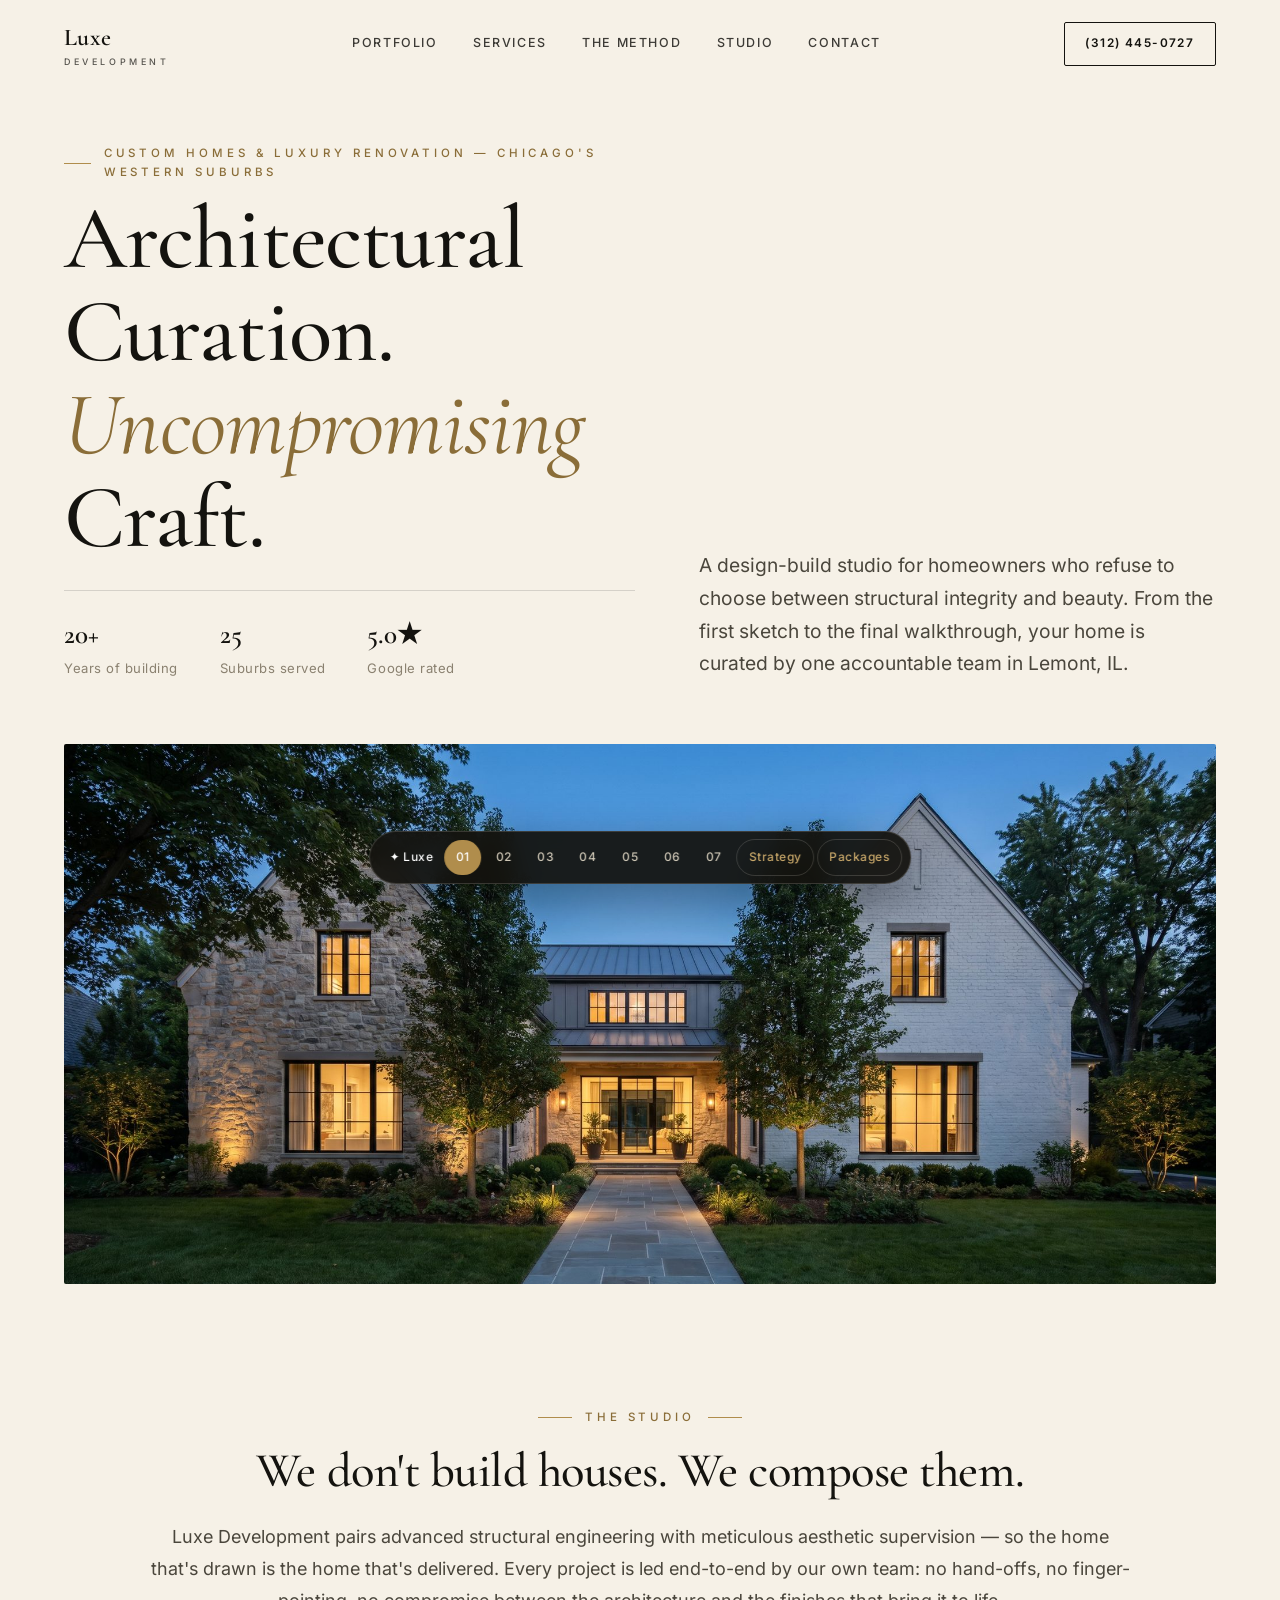
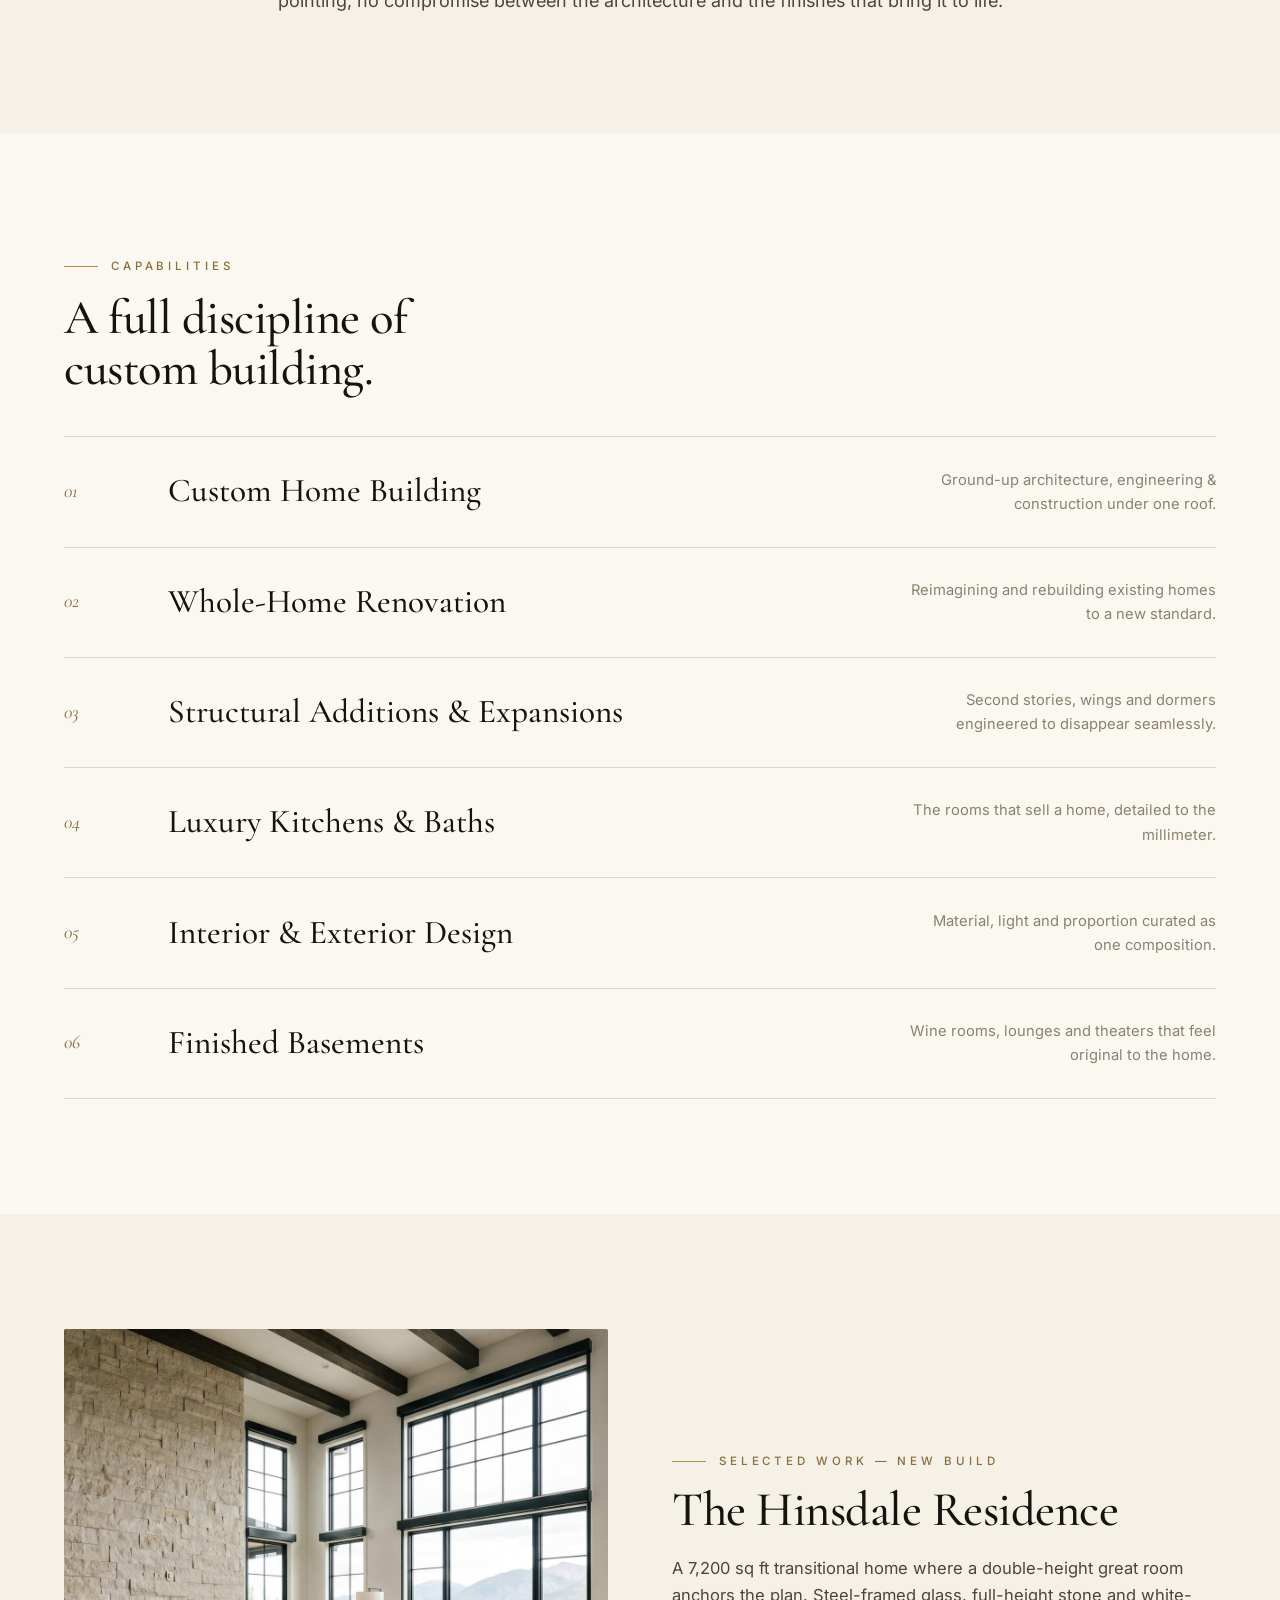
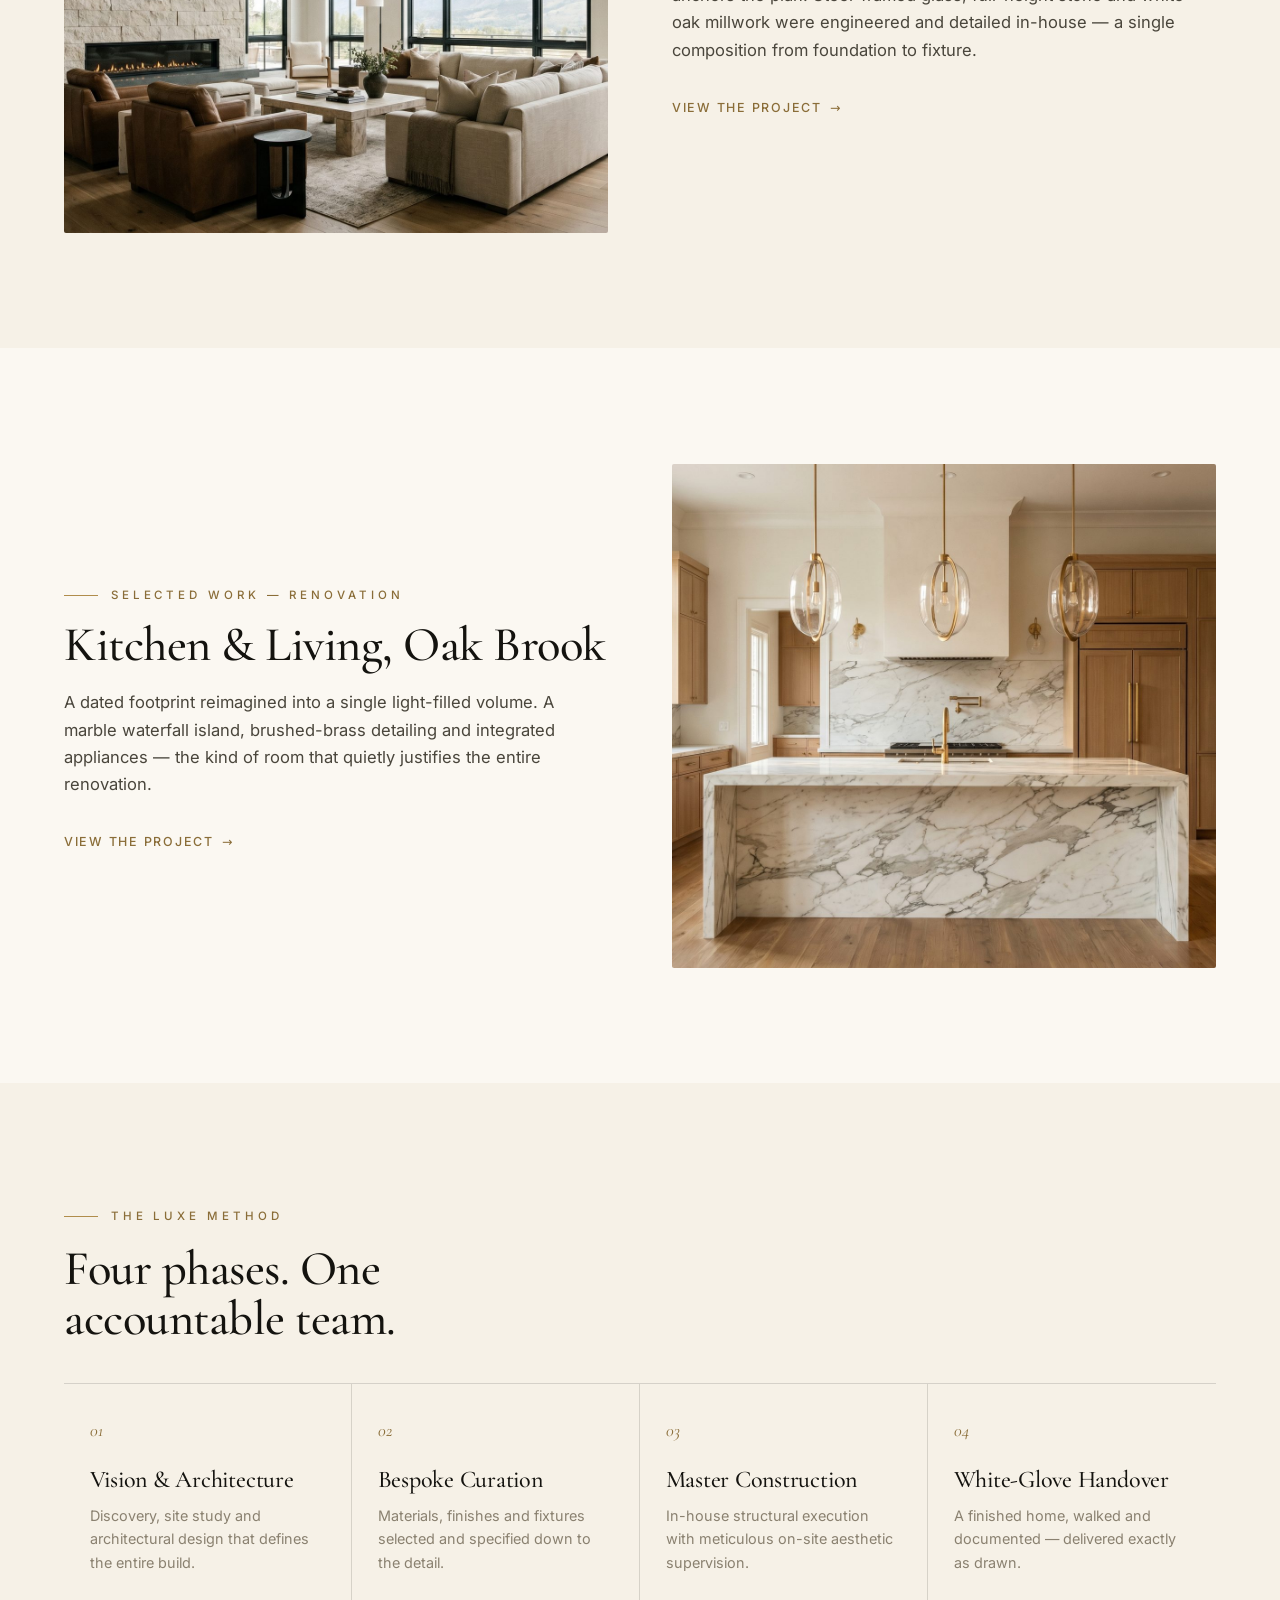
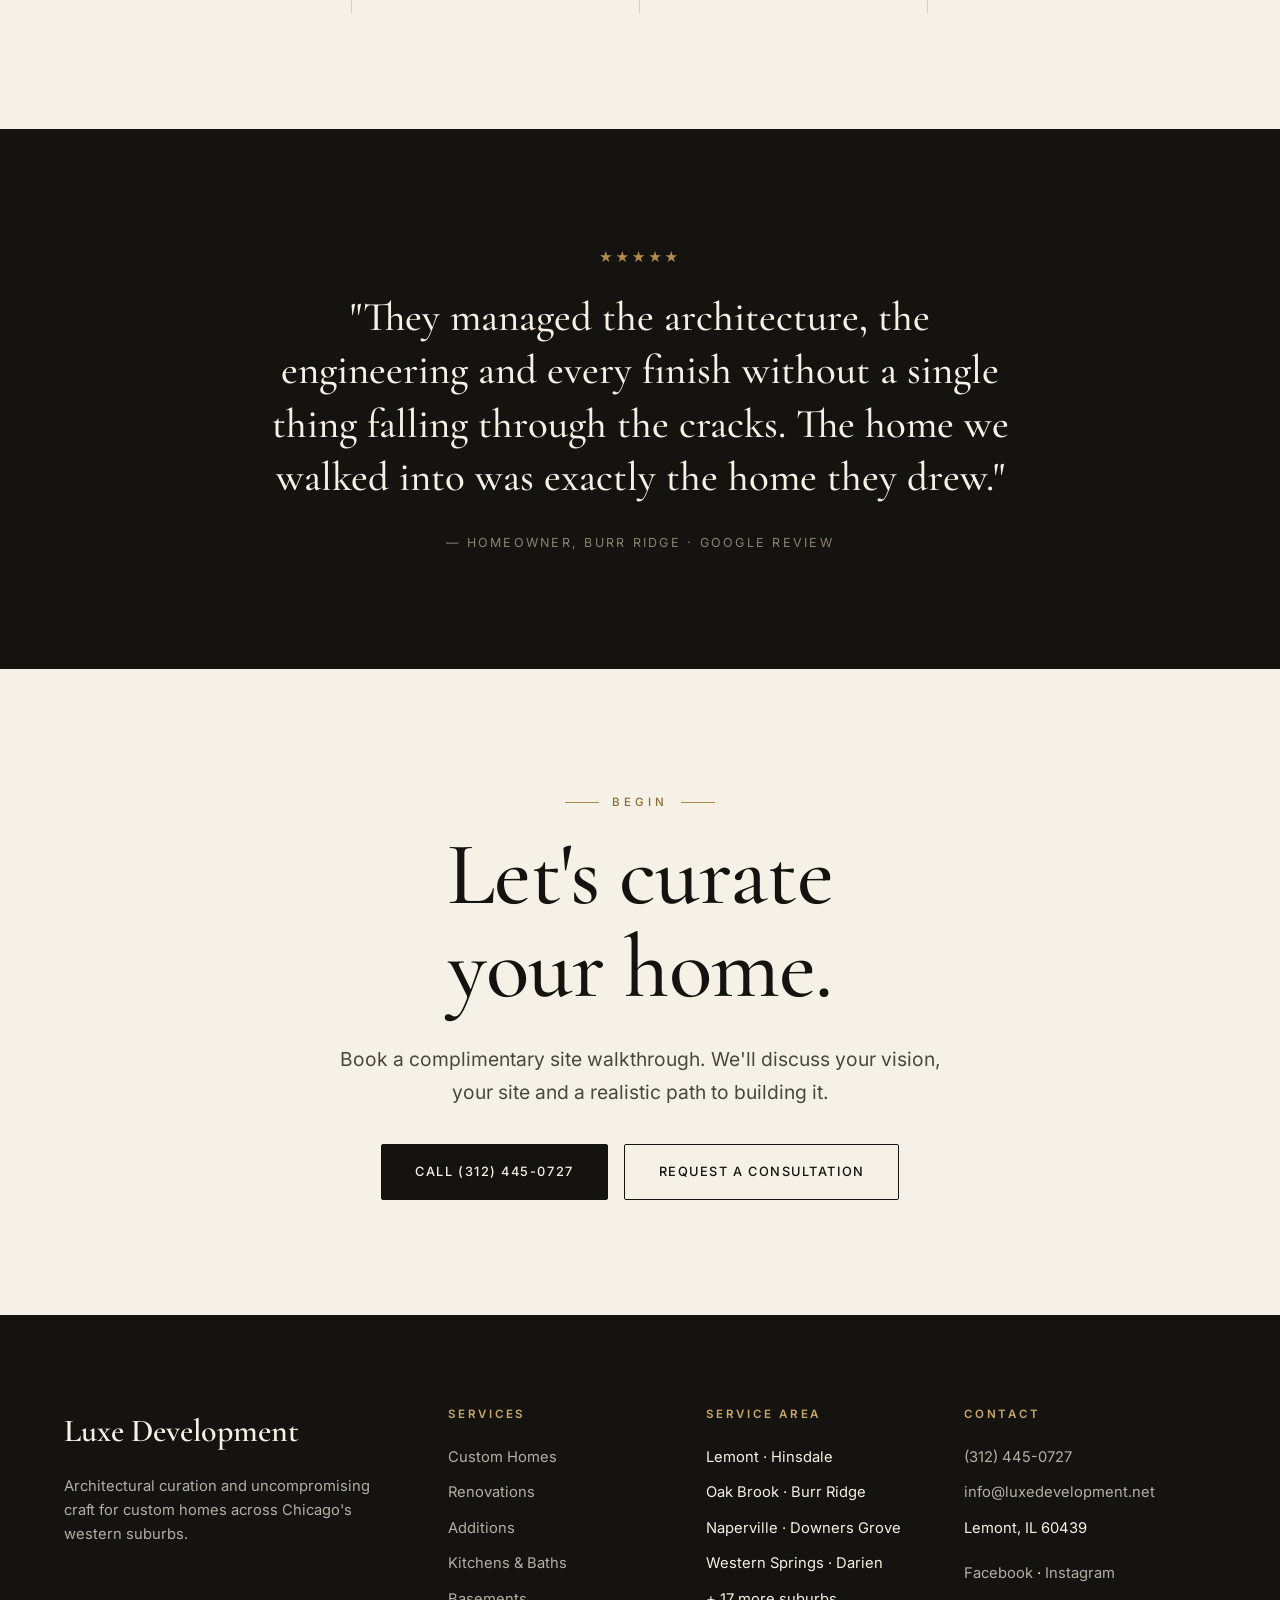
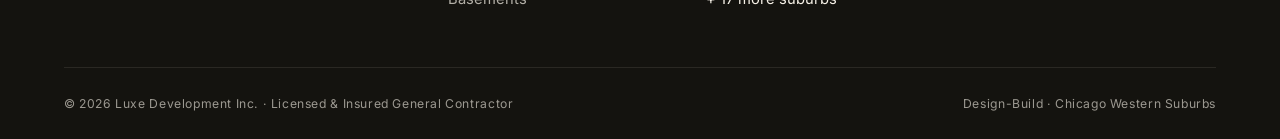
==== 01-editorial.html @ 80d217b2 "Luxe Development pitch site: 7 homepage concepts, #1 ranking strategy, 3-package sitemaps Co-Authore" ====
<!DOCTYPE html>
<html lang="en">
<head>
<meta charset="UTF-8">
<meta name="viewport" content="width=device-width, initial-scale=1.0">
<title>Luxe Development — Architectural Curation. Uncompromising Craft.</title>
<meta name="description" content="Luxe Development designs and builds custom homes and luxury renovations across Chicago's western suburbs. Lemont, Hinsdale, Oak Brook, Naperville and beyond.">
<link rel="stylesheet" href="luxe-system.css">
<style>
  /* ===== V1 · THE EDITORIAL ============================== */
  .ed-nav{color:var(--ink)}
  .ed-nav.scrolled{background:rgba(246,241,231,.9);backdrop-filter:blur(12px);border-bottom:1px solid var(--line)}

  /* Hero */
  .ed-hero{padding-top:9rem;padding-bottom:0}
  .ed-hero__top{display:grid;grid-template-columns:1.05fr .95fr;gap:clamp(2rem,5vw,5rem);align-items:end}
  .ed-hero__head .display{margin:.6rem 0 1.6rem}
  .ed-hero__head .display em{font-style:italic;color:var(--brass-dk)}
  .ed-hero__meta{border-top:1px solid var(--line);padding-top:1.4rem;display:flex;gap:2.6rem;flex-wrap:wrap;
    font-size:.82rem;letter-spacing:.04em;color:var(--stone)}
  .ed-hero__meta b{display:block;font-family:var(--serif);font-size:1.7rem;color:var(--ink);font-weight:600;letter-spacing:0}
  .ed-hero__lede{align-self:end}
  .ed-hero__img{margin-top:clamp(2.5rem,5vw,4.5rem);height:clamp(360px,60vh,640px);overflow:hidden;border-radius:var(--r)}
  .ed-hero__img img{width:100%;height:100%;object-fit:cover}

  /* Manifesto */
  .manifesto{max-width:980px;margin:0 auto;text-align:center}
  .manifesto .h2{margin-bottom:1.5rem}
  .manifesto p{color:#4a463c;font-size:clamp(1.05rem,1.4vw,1.3rem);line-height:1.8}

  /* Services index */
  .svc-index{display:grid;gap:0;border-top:1px solid var(--line)}
  .svc-row{display:grid;grid-template-columns:5rem 1fr auto;gap:1.5rem;align-items:center;
    padding:1.7rem 0;border-bottom:1px solid var(--line);transition:.3s;cursor:default}
  .svc-row:hover{padding-left:1rem;background:linear-gradient(90deg,rgba(176,141,76,.06),transparent)}
  .svc-row__no{font-family:var(--serif);font-style:italic;color:var(--brass-dk);font-size:1.2rem}
  .svc-row__name{font-family:var(--serif);font-size:clamp(1.4rem,2.6vw,2.2rem);font-weight:500}
  .svc-row__desc{color:var(--stone);font-size:.92rem;max-width:34ch;justify-self:end;text-align:right}
  @media(max-width:760px){.svc-row{grid-template-columns:3rem 1fr}.svc-row__desc{display:none}}

  /* Feature split */
  .feature{display:grid;grid-template-columns:1fr 1fr;gap:clamp(2rem,5vw,5rem);align-items:center}
  .feature.flip .feature__img{order:2}
  .feature__img{height:clamp(380px,56vh,620px);overflow:hidden;border-radius:var(--r)}
  .feature__img img{width:100%;height:100%;object-fit:cover;transition:1.2s ease}
  .feature__img:hover img{transform:scale(1.04)}
  .feature__body .h2{margin:.9rem 0 1.2rem}
  .feature__body p{color:#4a463c;margin-bottom:1.8rem}
  @media(max-width:820px){.feature{grid-template-columns:1fr}.feature.flip .feature__img{order:0}}

  /* Method */
  .method{display:grid;grid-template-columns:repeat(4,1fr);gap:0;border-top:1px solid var(--line)}
  .method__step{padding:2rem 1.6rem 2.4rem;border-right:1px solid var(--line)}
  .method__step:last-child{border-right:0}
  .method__step .no{font-family:var(--serif);font-style:italic;color:var(--brass-dk);font-size:1.1rem}
  .method__step h3{font-size:1.5rem;margin:1.4rem 0 .7rem}
  .method__step p{font-size:.9rem;color:var(--stone)}
  @media(max-width:820px){.method{grid-template-columns:1fr 1fr}.method__step{border-bottom:1px solid var(--line)}
    .method__step:nth-child(odd){border-right:1px solid var(--line)}.method__step:nth-child(even){border-right:0}}

  /* Quote */
  .quote{max-width:900px;margin:0 auto;text-align:center}
  .quote blockquote{font-family:var(--serif);font-size:clamp(1.6rem,3.2vw,2.6rem);line-height:1.3;font-weight:500}
  .quote cite{display:block;margin-top:1.8rem;font-style:normal;font-family:var(--sans);font-size:.78rem;
    letter-spacing:.18em;text-transform:uppercase;color:var(--stone)}

  /* CTA */
  .ed-cta{text-align:center;max-width:820px;margin:0 auto}
  .ed-cta .display{margin:1rem 0 1.8rem}
</style>
</head>
<body>

<nav class="nav ed-nav" id="nav">
  <a class="nav__brand" href="index.html">Luxe<small>Development</small></a>
  <div class="nav__links">
    <a href="#work">Portfolio</a><a href="#services">Services</a>
    <a href="#method">The Method</a><a href="#about">Studio</a><a href="#contact">Contact</a>
  </div>
  <a class="nav__cta" href="tel:+13124450727">(312) 445-0727</a>
</nav>

<!-- HERO -->
<header class="ed-hero container">
  <div class="ed-hero__top">
    <div class="ed-hero__head">
      <span class="eyebrow">Custom Homes &amp; Luxury Renovation — Chicago's Western Suburbs</span>
      <h1 class="display">Architectural<br>Curation.<br><em>Uncompromising</em> Craft.</h1>
      <div class="ed-hero__meta">
        <div><b>20+</b>Years of building</div>
        <div><b>25</b>Suburbs served</div>
        <div><b>5.0★</b>Google rated</div>
      </div>
    </div>
    <p class="lede ed-hero__lede">A design-build studio for homeowners who refuse to choose between
      structural integrity and beauty. From the first sketch to the final walkthrough, your home is
      curated by one accountable team in Lemont, IL.</p>
  </div>
  <div class="ed-hero__img reveal"><img src="images/hero-exterior-dusk.jpg" alt="Luxury custom home at dusk in Chicago's western suburbs"></div>
</header>

<!-- MANIFESTO -->
<section class="section container">
  <div class="manifesto reveal">
    <span class="eyebrow center">The Studio</span>
    <h2 class="h2" style="margin-top:1.2rem">We don't build houses. We compose them.</h2>
    <p>Luxe Development pairs advanced structural engineering with meticulous aesthetic
    supervision — so the home that's drawn is the home that's delivered. Every project is led
    end-to-end by our own team: no hand-offs, no finger-pointing, no compromise between the
    architecture and the finishes that bring it to life.</p>
  </div>
</section>

<!-- SERVICES INDEX -->
<section class="section bg-paper" id="services">
  <div class="container">
    <span class="eyebrow">Capabilities</span>
    <h2 class="h2" style="margin:1.1rem 0 2.6rem;max-width:18ch">A full discipline of custom building.</h2>
    <div class="svc-index reveal">
      <div class="svc-row"><span class="svc-row__no">01</span><span class="svc-row__name">Custom Home Building</span><span class="svc-row__desc">Ground-up architecture, engineering &amp; construction under one roof.</span></div>
      <div class="svc-row"><span class="svc-row__no">02</span><span class="svc-row__name">Whole-Home Renovation</span><span class="svc-row__desc">Reimagining and rebuilding existing homes to a new standard.</span></div>
      <div class="svc-row"><span class="svc-row__no">03</span><span class="svc-row__name">Structural Additions &amp; Expansions</span><span class="svc-row__desc">Second stories, wings and dormers engineered to disappear seamlessly.</span></div>
      <div class="svc-row"><span class="svc-row__no">04</span><span class="svc-row__name">Luxury Kitchens &amp; Baths</span><span class="svc-row__desc">The rooms that sell a home, detailed to the millimeter.</span></div>
      <div class="svc-row"><span class="svc-row__no">05</span><span class="svc-row__name">Interior &amp; Exterior Design</span><span class="svc-row__desc">Material, light and proportion curated as one composition.</span></div>
      <div class="svc-row"><span class="svc-row__no">06</span><span class="svc-row__name">Finished Basements</span><span class="svc-row__desc">Wine rooms, lounges and theaters that feel original to the home.</span></div>
    </div>
  </div>
</section>

<!-- FEATURE 1 -->
<section class="section container" id="work">
  <div class="feature reveal">
    <div class="feature__img"><img src="images/great-room.jpg" alt="Double-height great room in a custom home"></div>
    <div class="feature__body">
      <span class="eyebrow">Selected Work — New Build</span>
      <h2 class="h2">The Hinsdale Residence</h2>
      <p>A 7,200 sq ft transitional home where a double-height great room anchors the plan.
      Steel-framed glass, full-height stone and white-oak millwork were engineered and detailed
      in-house — a single composition from foundation to fixture.</p>
      <a class="link-arrow" href="#contact">View the project <span>→</span></a>
    </div>
  </div>
</section>

<!-- FEATURE 2 -->
<section class="section bg-paper">
  <div class="container">
    <div class="feature flip reveal">
      <div class="feature__img"><img src="images/kitchen.jpg" alt="Luxury custom kitchen with marble island"></div>
      <div class="feature__body">
        <span class="eyebrow">Selected Work — Renovation</span>
        <h2 class="h2">Kitchen &amp; Living, Oak Brook</h2>
        <p>A dated footprint reimagined into a single light-filled volume. A marble waterfall
        island, brushed-brass detailing and integrated appliances — the kind of room that
        quietly justifies the entire renovation.</p>
        <a class="link-arrow" href="#contact">View the project <span>→</span></a>
      </div>
    </div>
  </div>
</section>

<!-- METHOD -->
<section class="section container" id="method">
  <span class="eyebrow">The Luxe Method</span>
  <h2 class="h2" style="margin:1.1rem 0 2.4rem;max-width:20ch">Four phases. One accountable team.</h2>
  <div class="method reveal">
    <div class="method__step"><span class="no">01</span><h3>Vision &amp; Architecture</h3><p>Discovery, site study and architectural design that defines the entire build.</p></div>
    <div class="method__step"><span class="no">02</span><h3>Bespoke Curation</h3><p>Materials, finishes and fixtures selected and specified down to the detail.</p></div>
    <div class="method__step"><span class="no">03</span><h3>Master Construction</h3><p>In-house structural execution with meticulous on-site aesthetic supervision.</p></div>
    <div class="method__step"><span class="no">04</span><h3>White-Glove Handover</h3><p>A finished home, walked and documented — delivered exactly as drawn.</p></div>
  </div>
</section>

<!-- QUOTE -->
<section class="section bg-ink on-dark">
  <div class="container quote reveal">
    <div class="stars" style="margin-bottom:1.4rem">★★★★★</div>
    <blockquote>"They managed the architecture, the engineering and every finish without a single thing
    falling through the cracks. The home we walked into was exactly the home they drew."</blockquote>
    <cite>— Homeowner, Burr Ridge · Google Review</cite>
  </div>
</section>

<!-- CTA -->
<section class="section container" id="contact">
  <div class="ed-cta reveal">
    <span class="eyebrow center">Begin</span>
    <h2 class="display">Let's curate<br>your home.</h2>
    <p class="lede" style="margin:0 auto 2.2rem;max-width:52ch">Book a complimentary site walkthrough.
    We'll discuss your vision, your site and a realistic path to building it.</p>
    <div style="display:flex;gap:1rem;justify-content:center;flex-wrap:wrap">
      <a class="btn" href="tel:+13124450727">Call (312) 445-0727</a>
      <a class="btn btn--ghost" href="mailto:info@luxedevelopment.net">Request a consultation</a>
    </div>
  </div>
</section>

<!-- FOOTER -->
<footer class="foot">
  <div class="container">
    <div class="foot__grid">
      <div>
        <div class="foot__brand">Luxe Development</div>
        <p style="opacity:.7;margin-top:1rem;max-width:34ch;font-size:.92rem">Architectural curation and
        uncompromising craft for custom homes across Chicago's western suburbs.</p>
      </div>
      <div><h5>Services</h5><ul>
        <li><a href="#">Custom Homes</a></li><li><a href="#">Renovations</a></li>
        <li><a href="#">Additions</a></li><li><a href="#">Kitchens &amp; Baths</a></li>
        <li><a href="#">Basements</a></li></ul></div>
      <div><h5>Service Area</h5><ul>
        <li>Lemont · Hinsdale</li><li>Oak Brook · Burr Ridge</li><li>Naperville · Downers Grove</li>
        <li>Western Springs · Darien</li><li>+ 17 more suburbs</li></ul></div>
      <div><h5>Contact</h5><ul>
        <li><a href="tel:+13124450727">(312) 445-0727</a></li>
        <li><a href="mailto:info@luxedevelopment.net">info@luxedevelopment.net</a></li>
        <li>Lemont, IL 60439</li>
        <li style="margin-top:.6rem"><a href="#">Facebook</a> · <a href="#">Instagram</a></li></ul></div>
    </div>
    <div class="foot__bar">
      <span>© 2026 Luxe Development Inc. · Licensed &amp; Insured General Contractor</span>
      <span>Design-Build · Chicago Western Suburbs</span>
    </div>
  </div>
</footer>

<!-- COMP SWITCHER -->
<nav class="compbar" aria-label="Concept switcher">
  <a class="compbar__home" href="index.html">✦&nbsp;Luxe</a>
  <a href="01-editorial.html">01</a>
  <a href="02-cinematic.html">02</a>
  <a href="03-method.html">03</a>
  <a href="04-portfolio.html">04</a>
  <a href="05-local-authority.html">05</a>
  <a href="06-heritage.html">06</a>
  <a href="07-architect.html">07</a>
  <a class="compbar__pill" href="strategy.html">Strategy</a>
  <a class="compbar__pill" href="packages.html">Packages</a>
</nav>

<script>
  const nav=document.getElementById('nav');
  addEventListener('scroll',()=>nav.classList.toggle('scrolled',scrollY>40));
  const io=new IntersectionObserver(e=>e.forEach(x=>x.isIntersecting&&x.target.classList.add('in')),{threshold:.12});
  document.querySelectorAll('.reveal').forEach(el=>io.observe(el));
</script>
  <script src="luxe.js"></script>
</body>
</html>
---- luxe-system.css ----
/* ============================================================
   LUXE DEVELOPMENT — Shared Brand System
   Used by all 5 homepage comps so they read as one company.
   A2Z MKTG · prospect pitch comps · 2026-06
   ============================================================ */

/* Self-hosted fonts (latin woff2) — instant load, no external dependency */
@import url('fonts.css');

:root{
  /* Core palette ----------------------------------------- */
  --ink:#14130F;          /* warm near-black     */
  --charcoal:#232019;     /* panels on dark      */
  --espresso:#2c2820;
  --ivory:#F6F1E7;        /* primary light bg    */
  --paper:#FBF8F2;        /* lighter surface     */
  --bone:#EDE6D7;         /* card / hairline bg  */
  --brass:#B08D4C;        /* primary accent      */
  --brass-lt:#C9A86A;
  --brass-dk:#8a6d38;
  --stone:#8A8170;        /* muted taupe text    */
  --stone-lt:#A8A091;
  --line:rgba(20,19,15,.14);
  --line-dk:rgba(246,241,231,.16);

  /* Type ------------------------------------------------- */
  --serif:'Cormorant Garamond',Georgia,serif;
  --sans:'Inter',system-ui,-apple-system,Segoe UI,sans-serif;

  /* Rhythm ----------------------------------------------- */
  --pad:clamp(1.25rem,5vw,7rem);
  --maxw:1280px;
  --r:2px;                /* sharp, architectural corners */
}

*{box-sizing:border-box;margin:0;padding:0}
html{scroll-behavior:smooth;-webkit-font-smoothing:antialiased;text-rendering:optimizeLegibility}
body{font-family:var(--sans);color:var(--ink);background:var(--ivory);font-weight:400;line-height:1.65;font-size:16.5px}
img{display:block;max-width:100%;height:auto}
a{color:inherit;text-decoration:none}
::selection{background:var(--brass);color:#fff}

/* Typography ---------------------------------------------- */
h1,h2,h3,h4{font-family:var(--serif);font-weight:500;line-height:1.04;letter-spacing:-.01em}
.display{font-size:clamp(2.6rem,7vw,6rem)}
.h1{font-size:clamp(2.4rem,5.4vw,4.6rem)}
.h2{font-size:clamp(1.9rem,3.8vw,3.1rem)}
.h3{font-size:clamp(1.4rem,2.4vw,2rem)}
.lede{font-size:clamp(1.1rem,1.5vw,1.35rem);line-height:1.7;color:#4a463c}
.serif-it{font-family:var(--serif);font-style:italic}

/* Eyebrow / label ---------------------------------------- */
.eyebrow{font-family:var(--sans);font-size:.72rem;font-weight:500;letter-spacing:.34em;
  text-transform:uppercase;color:var(--brass-dk);display:inline-flex;align-items:center;gap:.8rem}
.eyebrow::before{content:"";width:34px;height:1px;background:var(--brass);display:inline-block}
.eyebrow.center::after{content:"";width:34px;height:1px;background:var(--brass);display:inline-block}
.eyebrow.center{justify-content:center}
.on-dark .eyebrow,.eyebrow.on-dark{color:var(--brass-lt)}

/* Buttons ------------------------------------------------- */
.btn{display:inline-flex;align-items:center;gap:.6rem;font-family:var(--sans);font-size:.8rem;
  font-weight:500;letter-spacing:.12em;text-transform:uppercase;padding:1.05rem 2.1rem;
  border:1px solid var(--ink);background:var(--ink);color:var(--ivory);cursor:pointer;
  transition:.35s ease;border-radius:var(--r)}
.btn:hover{background:var(--brass);border-color:var(--brass);color:#fff;transform:translateY(-2px)}
.btn--ghost{background:transparent;color:var(--ink)}
.btn--ghost:hover{background:var(--ink);color:var(--ivory);border-color:var(--ink)}
.btn--brass{background:var(--brass);border-color:var(--brass);color:#fff}
.btn--brass:hover{background:var(--brass-dk);border-color:var(--brass-dk)}
.btn--on-dark{border-color:rgba(255,255,255,.5);background:transparent;color:#fff}
.btn--on-dark:hover{background:var(--brass);border-color:var(--brass)}
.link-arrow{font-family:var(--sans);font-size:.78rem;letter-spacing:.14em;text-transform:uppercase;
  font-weight:500;color:var(--brass-dk);display:inline-flex;gap:.5rem;align-items:center}
.link-arrow span{transition:.3s}.link-arrow:hover span{transform:translateX(6px)}

/* Layout -------------------------------------------------- */
.container{max-width:var(--maxw);margin:0 auto;padding-left:var(--pad);padding-right:var(--pad)}
.section{padding-block:clamp(4rem,9vw,8.5rem)}
.bg-ink{background:var(--ink);color:var(--ivory)}
.bg-paper{background:var(--paper)}
.bg-bone{background:var(--bone)}
.hr{height:1px;background:var(--line);border:0}
.on-dark .hr,.hr.on-dark{background:var(--line-dk)}

/* Stars --------------------------------------------------- */
.stars{color:var(--brass);letter-spacing:.18em;font-size:.95rem}
.google-badge{display:inline-flex;align-items:center;gap:.6rem;font-family:var(--sans);
  font-size:.82rem;letter-spacing:.04em;color:inherit}
.google-badge b{font-weight:600}

/* Shared nav --------------------------------------------- */
.nav{position:fixed;inset:0 0 auto 0;z-index:60;display:flex;align-items:center;justify-content:space-between;
  padding:1.1rem var(--pad);transition:.4s ease}
.nav__brand{font-family:var(--serif);font-size:1.5rem;font-weight:600;letter-spacing:.02em}
.nav__brand small{font-family:var(--sans);font-size:.56rem;letter-spacing:.4em;text-transform:uppercase;
  display:block;margin-top:-2px;font-weight:500;opacity:.7}
.nav__links{display:flex;gap:2.2rem;align-items:center;font-size:.78rem;letter-spacing:.13em;
  text-transform:uppercase;font-weight:500}
.nav__links a{opacity:.82;transition:.25s}.nav__links a:hover{opacity:1;color:var(--brass)}
.nav__cta{font-size:.74rem;letter-spacing:.12em;text-transform:uppercase;font-weight:600;
  border:1px solid currentColor;padding:.7rem 1.3rem;border-radius:var(--r);transition:.3s}
.nav__cta:hover{background:var(--brass);border-color:var(--brass);color:#fff}
@media(max-width:880px){.nav__links{display:none}}

/* Footer -------------------------------------------------- */
.foot{background:var(--ink);color:var(--ivory);padding-top:clamp(3.5rem,7vw,6rem)}
.foot a{opacity:.7;transition:.25s}.foot a:hover{opacity:1;color:var(--brass-lt)}
.foot__grid{display:grid;grid-template-columns:1.6fr 1fr 1fr 1.2fr;gap:3rem;padding-bottom:3.5rem}
.foot__brand{font-family:var(--serif);font-size:2rem;font-weight:600}
.foot h5{font-family:var(--sans);font-size:.72rem;letter-spacing:.24em;text-transform:uppercase;
  color:var(--brass-lt);margin-bottom:1.3rem;font-weight:600}
.foot ul{list-style:none;display:grid;gap:.7rem;font-size:.92rem}
.foot__bar{border-top:1px solid var(--line-dk);padding:1.6rem 0;display:flex;justify-content:space-between;
  flex-wrap:wrap;gap:1rem;font-size:.76rem;letter-spacing:.05em;opacity:.6}
@media(max-width:760px){.foot__grid{grid-template-columns:1fr 1fr;gap:2rem}}

/* Reveal animation --------------------------------------- */
.reveal{opacity:0;transform:translateY(26px);transition:.9s cubic-bezier(.2,.7,.2,1)}
.reveal.in{opacity:1;transform:none}
@media(prefers-reduced-motion:reduce){.reveal{opacity:1;transform:none;transition:none}}

/* Concept switcher bar (shared across all pages) ---------- */
.compbar{position:fixed;bottom:1rem;left:50%;transform:translateX(-50%);z-index:200;max-width:calc(100vw - 1.4rem);
  background:rgba(20,19,15,.93);backdrop-filter:blur(10px);border:1px solid var(--line-dk);
  border-radius:100px;padding:.42rem .5rem;display:flex;gap:.18rem;align-items:center;overflow-x:auto;
  box-shadow:0 18px 50px rgba(0,0,0,.4);scrollbar-width:none}
.compbar::-webkit-scrollbar{display:none}
.compbar a{font-family:var(--sans);font-size:.74rem;font-weight:500;letter-spacing:.04em;color:#cfc7b6;
  padding:.5rem .72rem;border-radius:100px;transition:.25s;white-space:nowrap}
.compbar a:hover{color:#fff;background:rgba(255,255,255,.08)}
.compbar a.active{background:var(--brass);color:#fff}
.compbar__home{color:#fff !important;font-family:var(--serif);font-size:.98rem;font-weight:600;padding-right:.5rem !important}
.compbar__pill{color:var(--brass-lt) !important;border:1px solid var(--line-dk)}
.compbar__pill.active{color:#fff !important;border-color:var(--brass)}
@media(max-width:680px){.compbar{left:.7rem;right:.7rem;transform:none;max-width:none}}
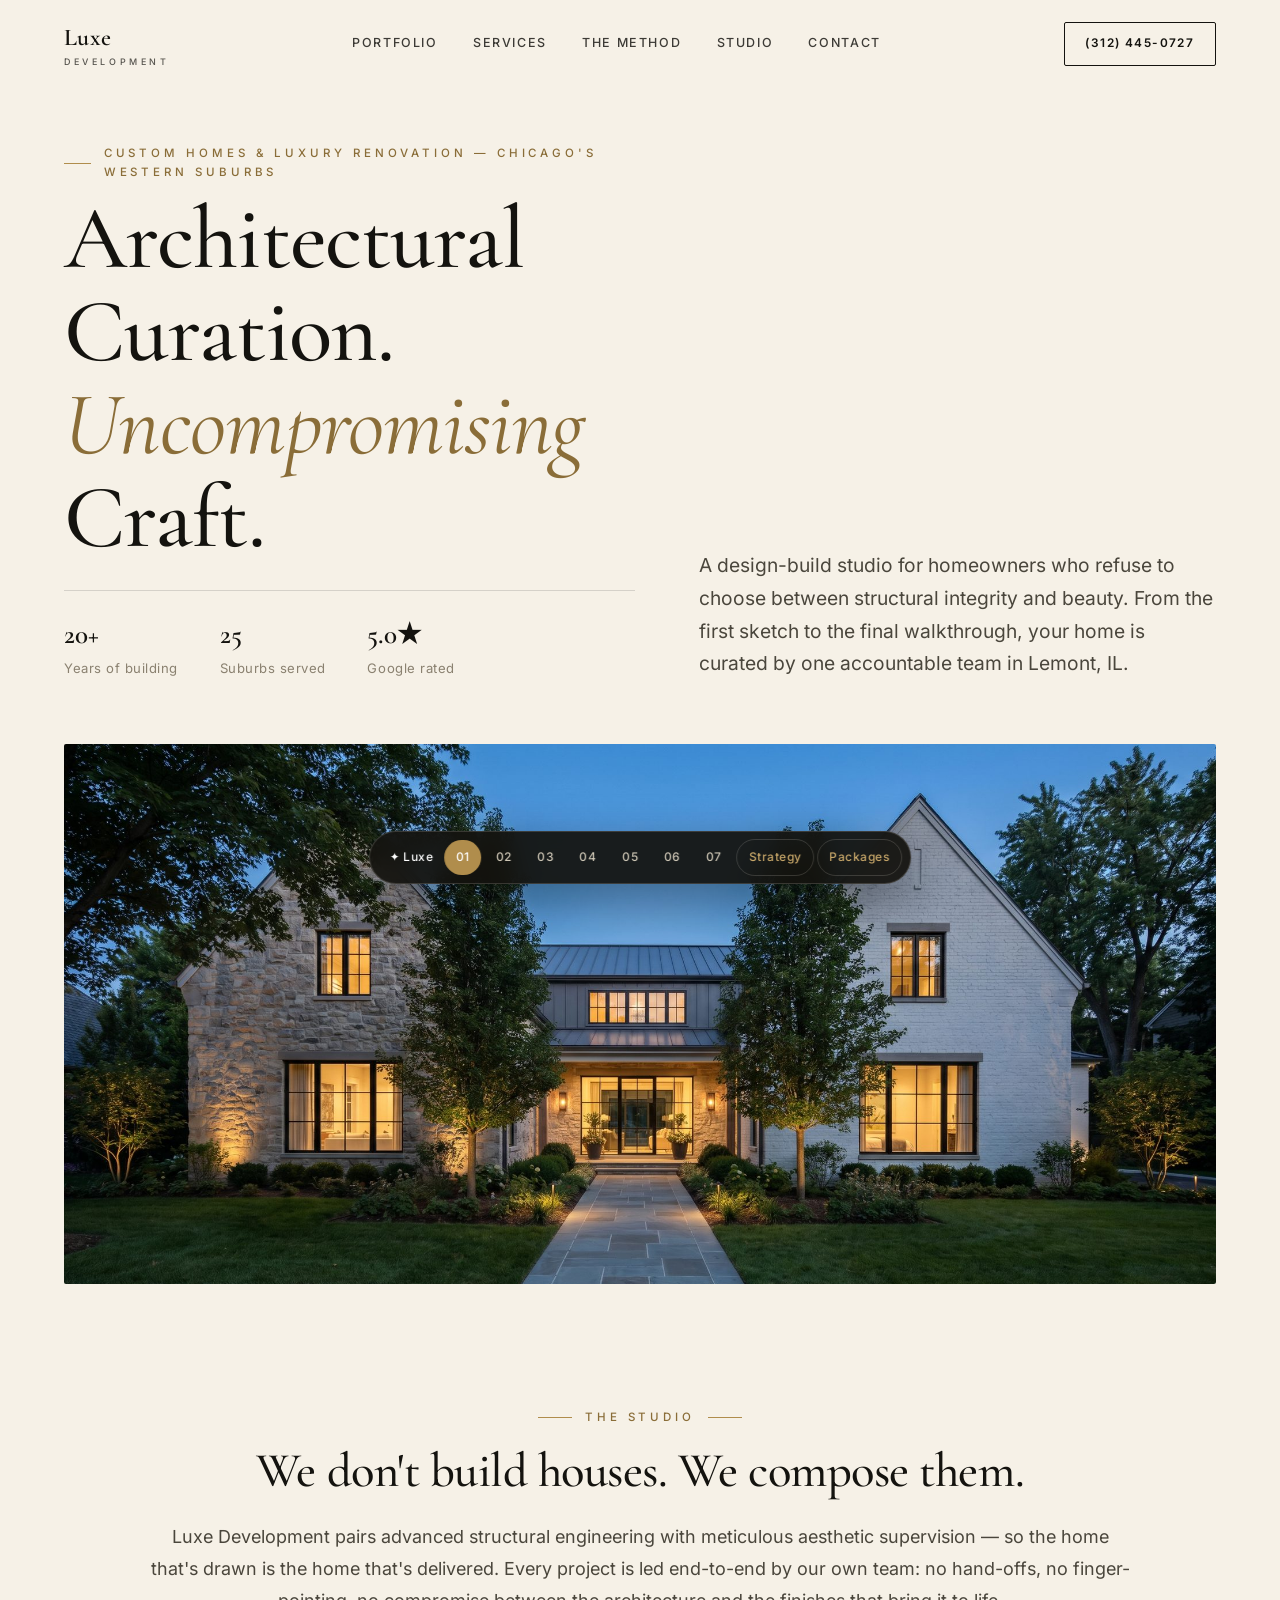
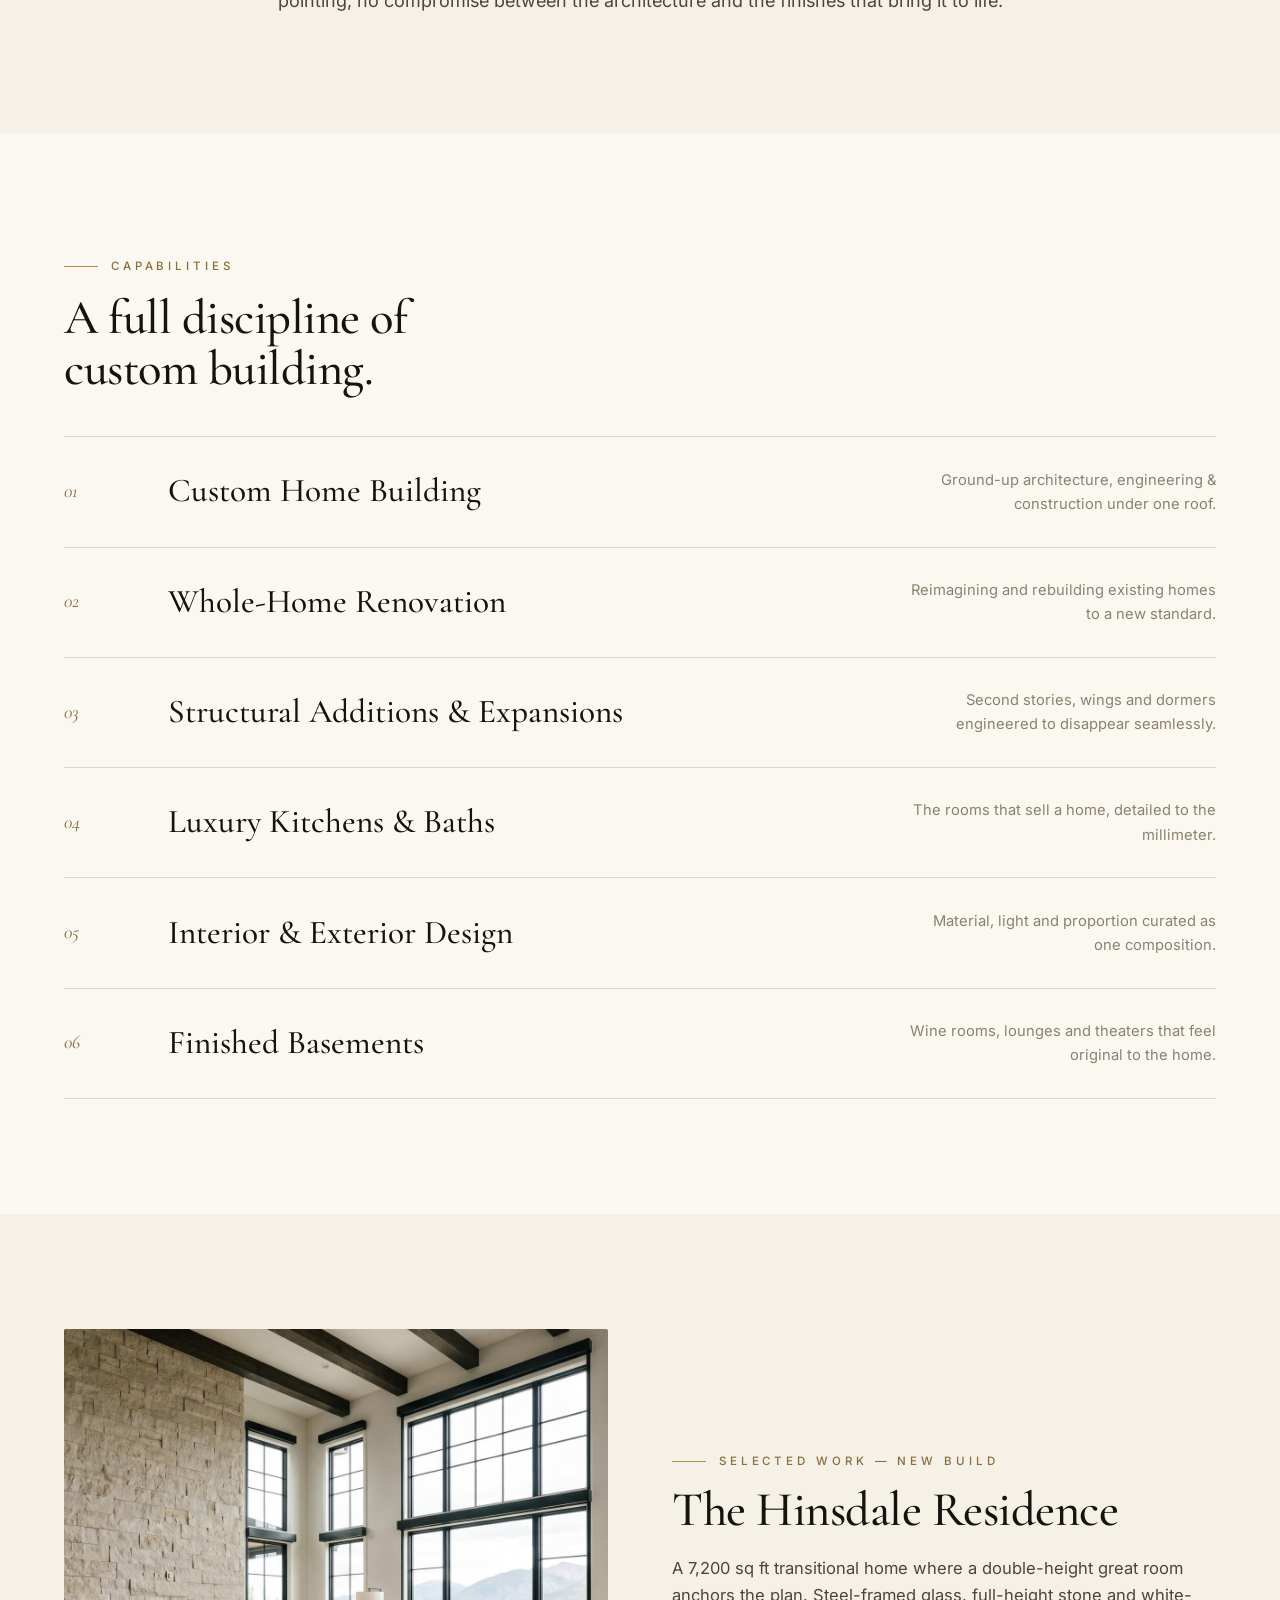
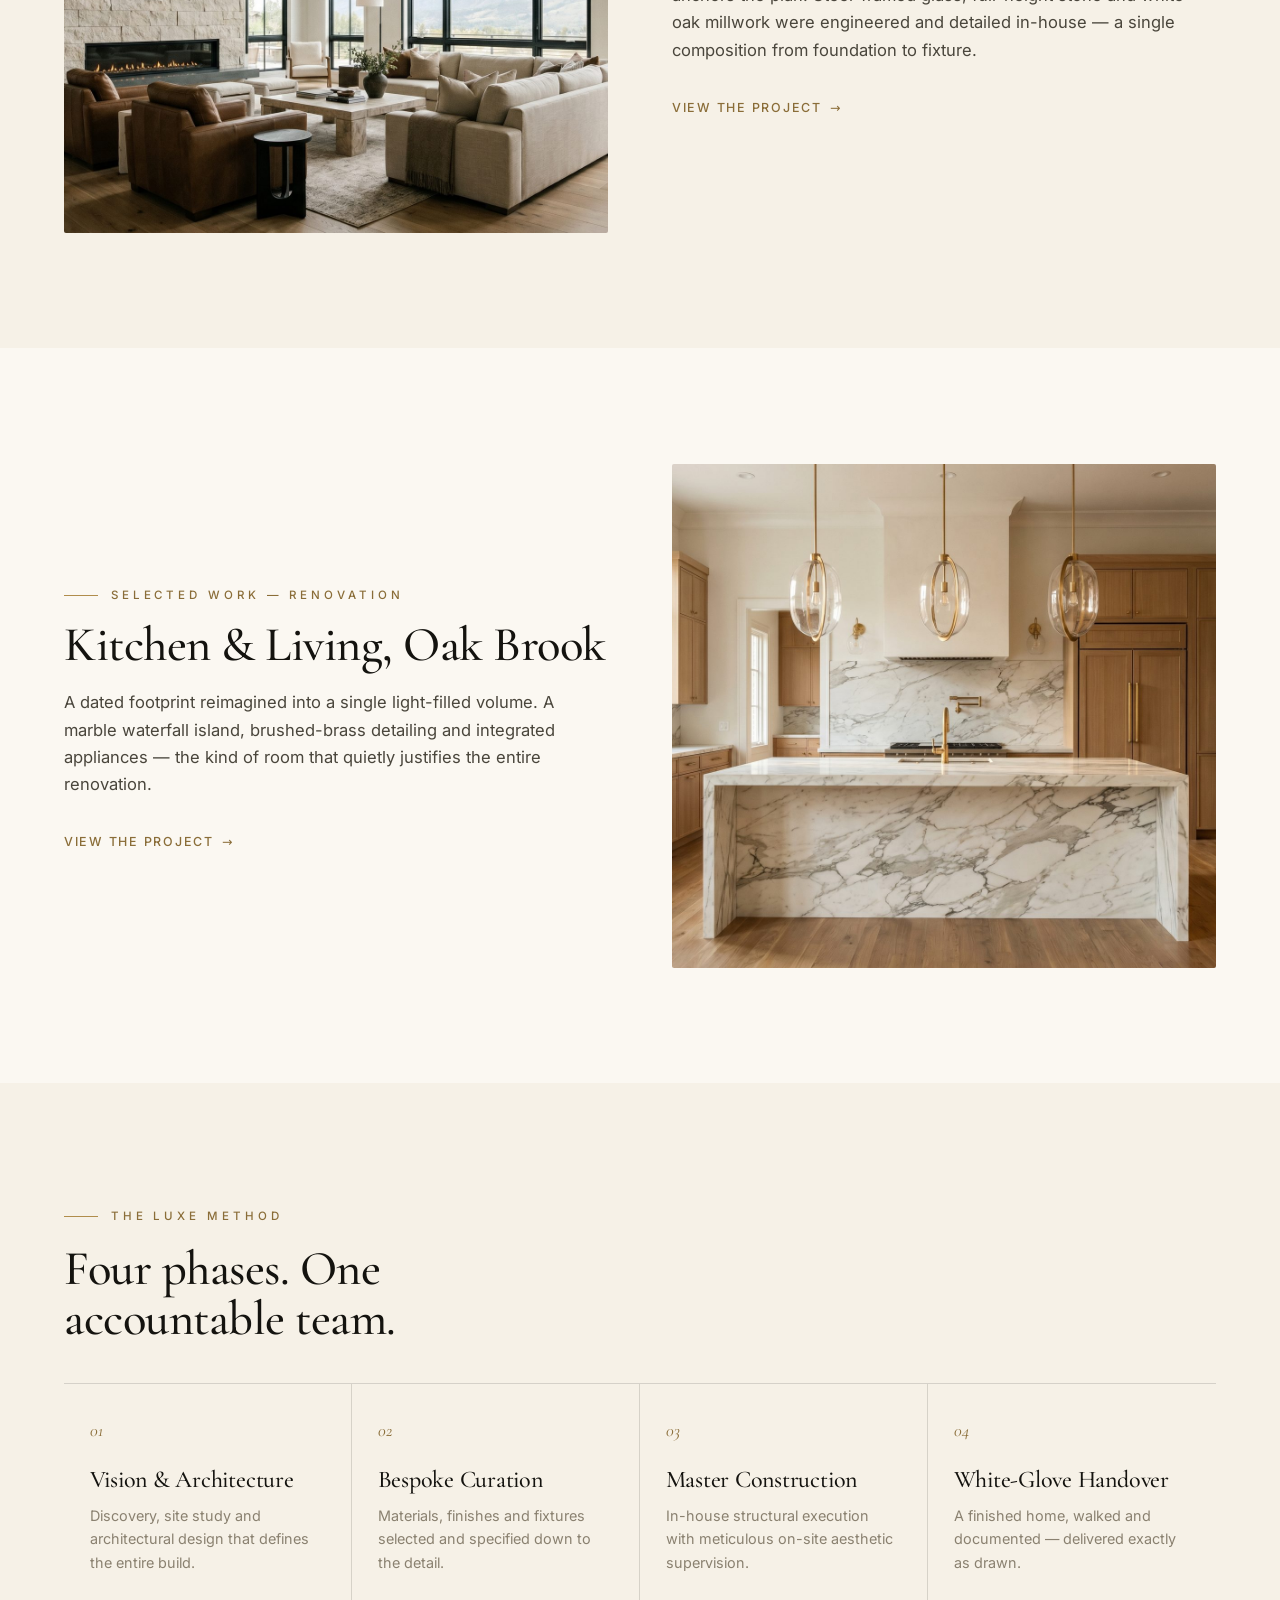
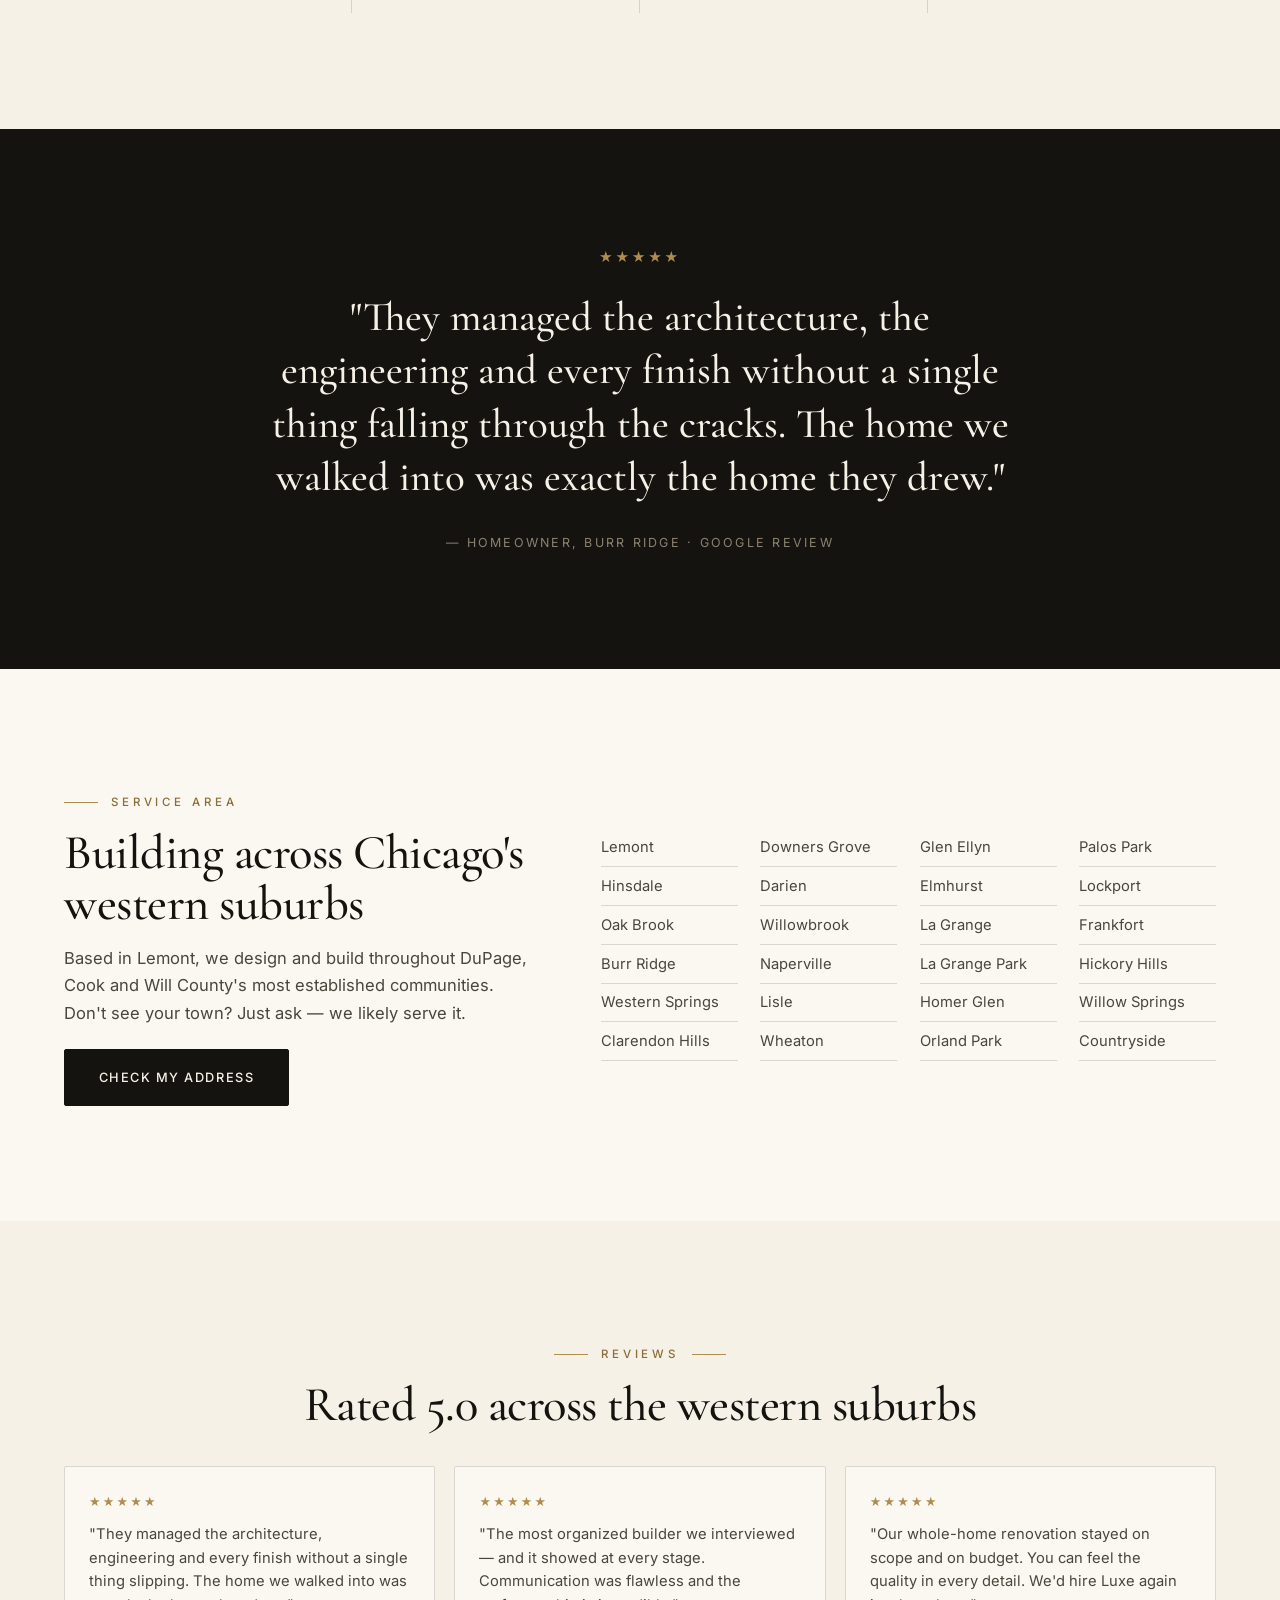
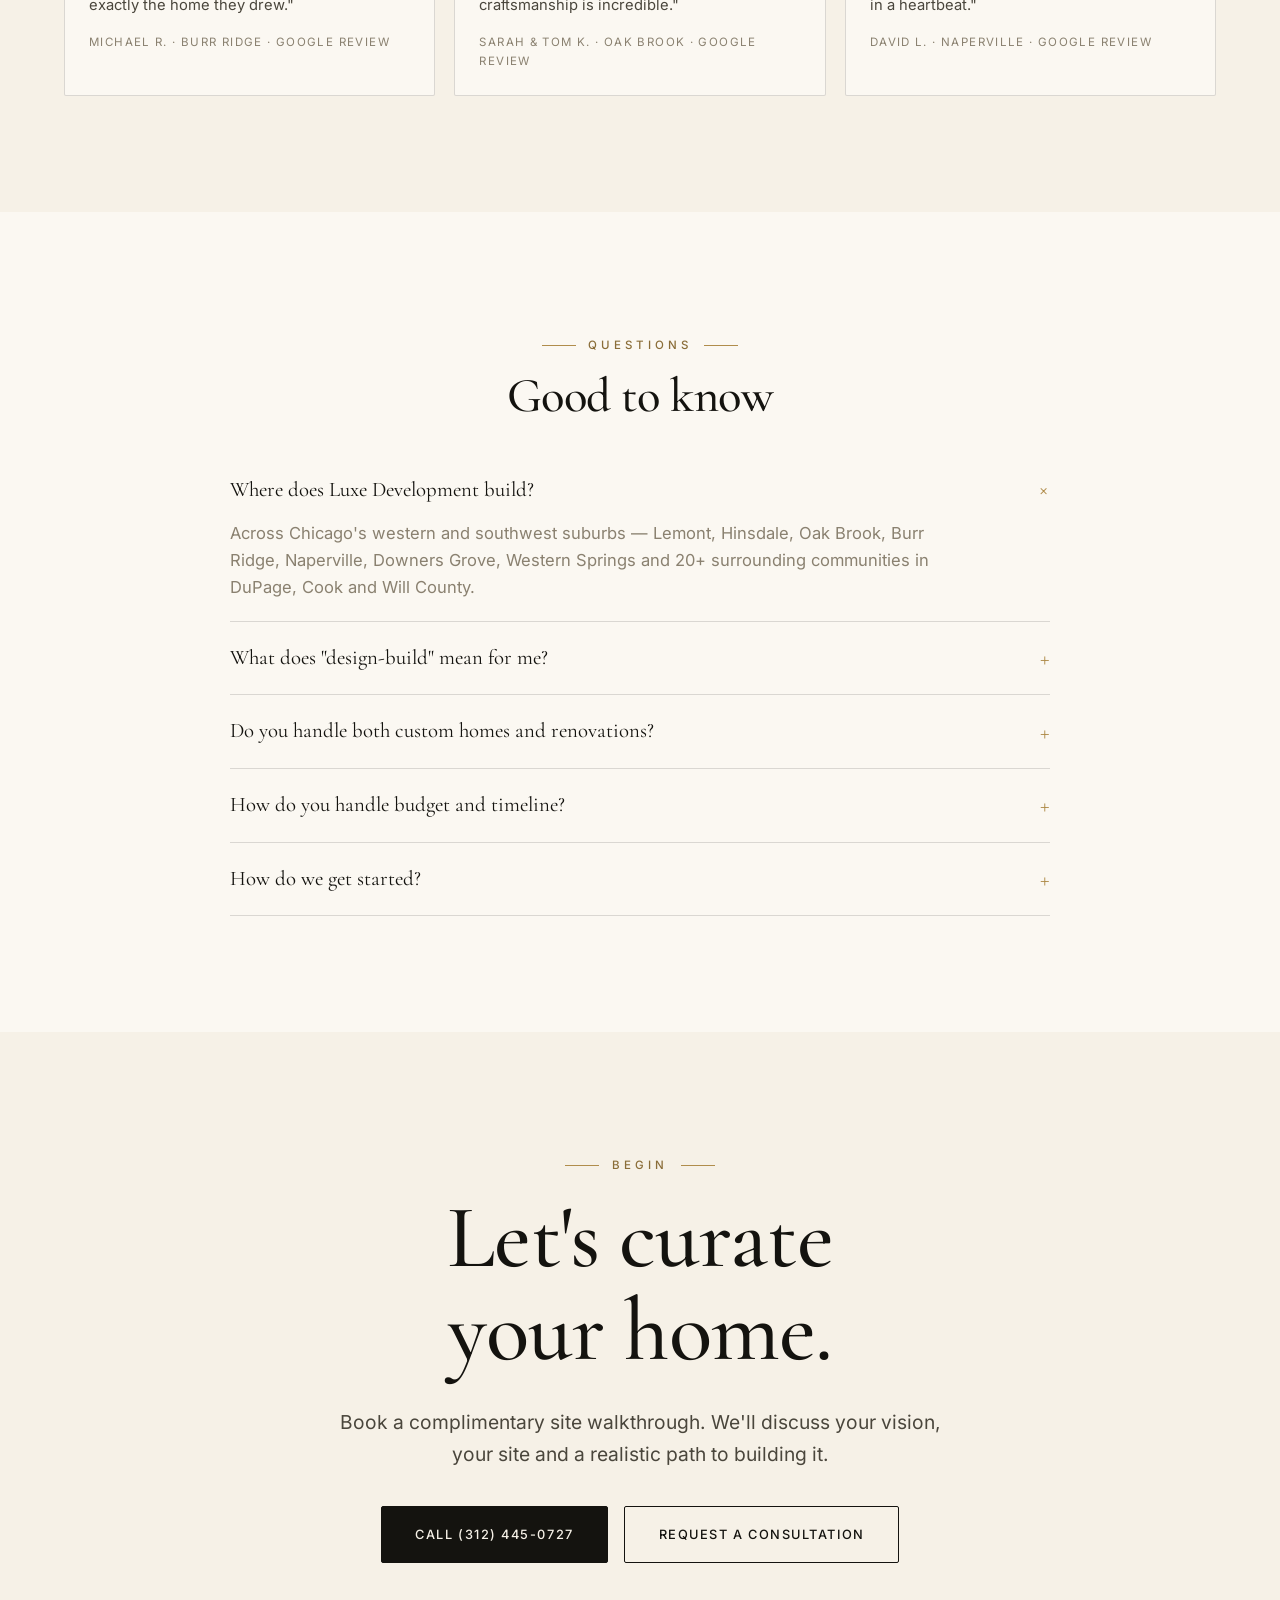
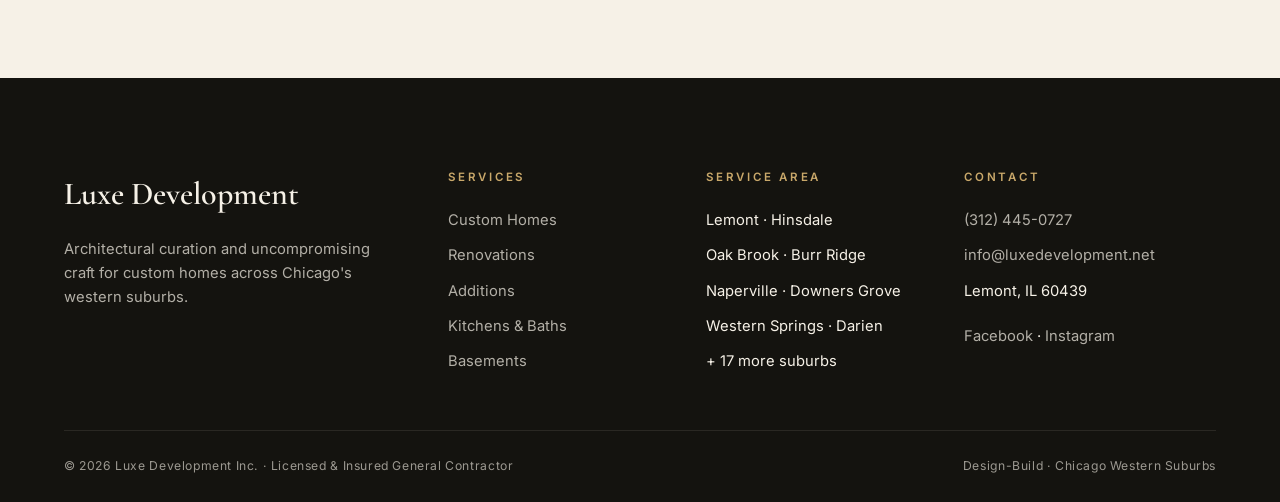
==== commit 251ac1d8: "Complete every page + add strong technical SEO - Inject service-area, reviews & FAQ sections into al" ====
--- a/01-editorial.html
+++ b/01-editorial.html
@@ -3,6 +3,23 @@
 <head>
 <meta charset="UTF-8">
 <meta name="viewport" content="width=device-width, initial-scale=1.0">
+<link rel="canonical" href="https://luxe-development-pitch.vercel.app/01-editorial.html">
+<meta name="robots" content="index,follow,max-image-preview:large,max-snippet:-1">
+<meta name="theme-color" content="#14130F">
+<meta name="author" content="Luxe Development Inc.">
+<meta name="generator" content="A2Z MKTG">
+<meta name="geo.region" content="US-IL"><meta name="geo.placename" content="Lemont, Illinois">
+<link rel="icon" href="/favicon.svg" type="image/svg+xml">
+<link rel="icon" href="/favicon.ico" sizes="32x32">
+<link rel="apple-touch-icon" href="/apple-touch-icon.png">
+<link rel="manifest" href="/site.webmanifest">
+<meta property="og:type" content="website"><meta property="og:site_name" content="Luxe Development">
+<meta property="og:locale" content="en_US"><meta property="og:title" content="Luxe Development — Architectural Curation. Uncompromising Craft.">
+<meta property="og:description" content="Luxe Development designs and builds custom homes and luxury renovations across Chicago's western suburbs. Lemont, Hinsdale, Oak Brook, Naperville and beyond."><meta property="og:url" content="https://luxe-development-pitch.vercel.app/01-editorial.html">
+<meta property="og:image" content="https://luxe-development-pitch.vercel.app/images/og-luxe.jpg"><meta property="og:image:width" content="1200"><meta property="og:image:height" content="630">
+<meta property="og:image:alt" content="Luxe Development luxury custom home at dusk">
+<meta name="twitter:card" content="summary_large_image"><meta name="twitter:title" content="Luxe Development — Architectural Curation. Uncompromising Craft.">
+<meta name="twitter:description" content="Luxe Development designs and builds custom homes and luxury renovations across Chicago's western suburbs. Lemont, Hinsdale, Oak Brook, Naperville and beyond."><meta name="twitter:image" content="https://luxe-development-pitch.vercel.app/images/og-luxe.jpg">
 <title>Luxe Development — Architectural Curation. Uncompromising Craft.</title>
 <meta name="description" content="Luxe Development designs and builds custom homes and luxury renovations across Chicago's western suburbs. Lemont, Hinsdale, Oak Brook, Naperville and beyond.">
 <link rel="stylesheet" href="luxe-system.css">
@@ -68,6 +85,276 @@
   .ed-cta{text-align:center;max-width:820px;margin:0 auto}
   .ed-cta .display{margin:1rem 0 1.8rem}
 </style>
+<script type="application/ld+json">
+{
+  "@context": "https://schema.org",
+  "@graph": [
+    {
+      "@type": [
+        "GeneralContractor",
+        "HomeAndConstructionBusiness",
+        "LocalBusiness"
+      ],
+      "@id": "https://luxe-development-pitch.vercel.app/#business",
+      "name": "Luxe Development",
+      "alternateName": "Luxe Development Inc.",
+      "description": "Design-build luxury custom home builder and renovation contractor serving Lemont, IL and Chicago's western suburbs.",
+      "url": "https://luxe-development-pitch.vercel.app/",
+      "telephone": "+1-312-445-0727",
+      "email": "info@luxedevelopment.net",
+      "image": "https://luxe-development-pitch.vercel.app/images/og-luxe.jpg",
+      "logo": "https://luxe-development-pitch.vercel.app/apple-touch-icon.png",
+      "priceRange": "$$$$",
+      "address": {
+        "@type": "PostalAddress",
+        "addressLocality": "Lemont",
+        "addressRegion": "IL",
+        "postalCode": "60439",
+        "addressCountry": "US"
+      },
+      "geo": {
+        "@type": "GeoCoordinates",
+        "latitude": 41.6736,
+        "longitude": -88.0017
+      },
+      "areaServed": [
+        {
+          "@type": "City",
+          "name": "Lemont"
+        },
+        {
+          "@type": "City",
+          "name": "Hinsdale"
+        },
+        {
+          "@type": "City",
+          "name": "Oak Brook"
+        },
+        {
+          "@type": "City",
+          "name": "Burr Ridge"
+        },
+        {
+          "@type": "City",
+          "name": "Naperville"
+        },
+        {
+          "@type": "City",
+          "name": "Western Springs"
+        },
+        {
+          "@type": "City",
+          "name": "Clarendon Hills"
+        },
+        {
+          "@type": "City",
+          "name": "Downers Grove"
+        },
+        {
+          "@type": "City",
+          "name": "Darien"
+        },
+        {
+          "@type": "City",
+          "name": "Elmhurst"
+        },
+        {
+          "@type": "City",
+          "name": "Glen Ellyn"
+        },
+        {
+          "@type": "City",
+          "name": "La Grange"
+        }
+      ],
+      "openingHoursSpecification": [
+        {
+          "@type": "OpeningHoursSpecification",
+          "dayOfWeek": [
+            "Monday",
+            "Tuesday",
+            "Wednesday",
+            "Thursday",
+            "Friday"
+          ],
+          "opens": "08:00",
+          "closes": "17:00"
+        }
+      ],
+      "founder": {
+        "@type": "Person",
+        "name": "Tom Naglak"
+      },
+      "sameAs": [
+        "https://www.facebook.com/luxedevelopment",
+        "https://www.instagram.com/luxedevelopment"
+      ],
+      "knowsAbout": [
+        "custom home building",
+        "home additions",
+        "kitchen remodeling",
+        "bathroom remodeling",
+        "whole-home renovation",
+        "finished basements"
+      ],
+      "hasOfferCatalog": {
+        "@type": "OfferCatalog",
+        "name": "Construction & Renovation Services",
+        "itemListElement": [
+          {
+            "@type": "Offer",
+            "itemOffered": {
+              "@type": "Service",
+              "name": "Custom Home Building",
+              "areaServed": "Chicago's Western Suburbs",
+              "provider": {
+                "@id": "https://luxe-development-pitch.vercel.app/#business"
+              }
+            }
+          },
+          {
+            "@type": "Offer",
+            "itemOffered": {
+              "@type": "Service",
+              "name": "Whole-Home Renovation",
+              "areaServed": "Chicago's Western Suburbs",
+              "provider": {
+                "@id": "https://luxe-development-pitch.vercel.app/#business"
+              }
+            }
+          },
+          {
+            "@type": "Offer",
+            "itemOffered": {
+              "@type": "Service",
+              "name": "Home Additions & Expansions",
+              "areaServed": "Chicago's Western Suburbs",
+              "provider": {
+                "@id": "https://luxe-development-pitch.vercel.app/#business"
+              }
+            }
+          },
+          {
+            "@type": "Offer",
+            "itemOffered": {
+              "@type": "Service",
+              "name": "Luxury Kitchen Remodeling",
+              "areaServed": "Chicago's Western Suburbs",
+              "provider": {
+                "@id": "https://luxe-development-pitch.vercel.app/#business"
+              }
+            }
+          },
+          {
+            "@type": "Offer",
+            "itemOffered": {
+              "@type": "Service",
+              "name": "Luxury Bathroom Remodeling",
+              "areaServed": "Chicago's Western Suburbs",
+              "provider": {
+                "@id": "https://luxe-development-pitch.vercel.app/#business"
+              }
+            }
+          },
+          {
+            "@type": "Offer",
+            "itemOffered": {
+              "@type": "Service",
+              "name": "Finished Basements",
+              "areaServed": "Chicago's Western Suburbs",
+              "provider": {
+                "@id": "https://luxe-development-pitch.vercel.app/#business"
+              }
+            }
+          },
+          {
+            "@type": "Offer",
+            "itemOffered": {
+              "@type": "Service",
+              "name": "Interior & Exterior Design",
+              "areaServed": "Chicago's Western Suburbs",
+              "provider": {
+                "@id": "https://luxe-development-pitch.vercel.app/#business"
+              }
+            }
+          }
+        ]
+      }
+    },
+    {
+      "@type": "WebSite",
+      "@id": "https://luxe-development-pitch.vercel.app/#website",
+      "url": "https://luxe-development-pitch.vercel.app/",
+      "name": "Luxe Development",
+      "publisher": {
+        "@id": "https://luxe-development-pitch.vercel.app/#business"
+      },
+      "inLanguage": "en-US"
+    },
+    {
+      "@type": "WebPage",
+      "@id": "https://luxe-development-pitch.vercel.app/01-editorial.html",
+      "url": "https://luxe-development-pitch.vercel.app/01-editorial.html",
+      "name": "Luxe Development — Architectural Curation. Uncompromising Craft.",
+      "description": "Luxe Development designs and builds custom homes and luxury renovations across Chicago's western suburbs. Lemont, Hinsdale, Oak Brook, Naperville and beyond.",
+      "isPartOf": {
+        "@id": "https://luxe-development-pitch.vercel.app/#website"
+      },
+      "about": {
+        "@id": "https://luxe-development-pitch.vercel.app/#business"
+      },
+      "primaryImageOfPage": "https://luxe-development-pitch.vercel.app/images/og-luxe.jpg",
+      "inLanguage": "en-US"
+    },
+    {
+      "@type": "FAQPage",
+      "@id": "https://luxe-development-pitch.vercel.app/01-editorial.html#faq",
+      "mainEntity": [
+        {
+          "@type": "Question",
+          "name": "Where does Luxe Development build?",
+          "acceptedAnswer": {
+            "@type": "Answer",
+            "text": "Across Chicago's western and southwest suburbs - Lemont, Hinsdale, Oak Brook, Burr Ridge, Naperville, Downers Grove, Western Springs and 20+ surrounding communities in DuPage, Cook and Will County."
+          }
+        },
+        {
+          "@type": "Question",
+          "name": "What does \"design-build\" mean for me?",
+          "acceptedAnswer": {
+            "@type": "Answer",
+            "text": "One company owns the architecture, engineering and construction. You sign one contract and hold one team accountable instead of refereeing between a separate architect, engineer and general contractor."
+          }
+        },
+        {
+          "@type": "Question",
+          "name": "Do you handle both custom homes and renovations?",
+          "acceptedAnswer": {
+            "@type": "Answer",
+            "text": "Yes. We build ground-up custom homes and take on whole-home renovations, additions, and luxury kitchen, bath and basement projects."
+          }
+        },
+        {
+          "@type": "Question",
+          "name": "How do you handle budget and timeline?",
+          "acceptedAnswer": {
+            "@type": "Answer",
+            "text": "Selections and scope are locked into an itemized budget before construction begins, so the number you approve is the number we build to, with a clear schedule and milestone walk-throughs."
+          }
+        },
+        {
+          "@type": "Question",
+          "name": "How do we get started?",
+          "acceptedAnswer": {
+            "@type": "Answer",
+            "text": "With a complimentary site walkthrough. We will review your property, discuss your vision, and outline a realistic path, timeline and budget range before you commit to anything."
+          }
+        }
+      ]
+    }
+  ]
+}
+</script>
 </head>
 <body>
 
@@ -178,6 +465,40 @@
     <blockquote>"They managed the architecture, the engineering and every finish without a single thing
     falling through the cracks. The home we walked into was exactly the home they drew."</blockquote>
     <cite>— Homeowner, Burr Ridge · Google Review</cite>
+  </div>
+</section>
+
+<section class="section bg-paper">
+  <div class="container">
+    <div class="reveal" style="display:grid;grid-template-columns:1fr 1.3fr;gap:clamp(2rem,5vw,4rem);align-items:center">
+      <div>
+        <span class="eyebrow">Service Area</span>
+        <h2 class="h2" style="margin:1rem 0 1rem">Building across Chicago's<br>western suburbs</h2>
+        <p style="color:#4a463c;margin-bottom:1.4rem">Based in Lemont, we design and build throughout DuPage, Cook and Will County's most established communities. Don't see your town? Just ask — we likely serve it.</p>
+        <a class="btn btn" href="#contact">Check My Address</a>
+      </div>
+      <div class="svc-area__list"><a href="#contact">Lemont</a><a href="#contact">Hinsdale</a><a href="#contact">Oak Brook</a><a href="#contact">Burr Ridge</a><a href="#contact">Western Springs</a><a href="#contact">Clarendon Hills</a><a href="#contact">Downers Grove</a><a href="#contact">Darien</a><a href="#contact">Willowbrook</a><a href="#contact">Naperville</a><a href="#contact">Lisle</a><a href="#contact">Wheaton</a><a href="#contact">Glen Ellyn</a><a href="#contact">Elmhurst</a><a href="#contact">La Grange</a><a href="#contact">La Grange Park</a><a href="#contact">Homer Glen</a><a href="#contact">Orland Park</a><a href="#contact">Palos Park</a><a href="#contact">Lockport</a><a href="#contact">Frankfort</a><a href="#contact">Hickory Hills</a><a href="#contact">Willow Springs</a><a href="#contact">Countryside</a></div>
+    </div>
+  </div>
+</section>
+
+<section class="section ">
+  <div class="container">
+    <div class="reveal" style="text-align:center;margin-bottom:2.2rem">
+      <span class="eyebrow center">Reviews</span>
+      <h2 class="h2" style="margin-top:1rem">Rated 5.0 across the western suburbs</h2>
+    </div>
+    <div class="rev3 reveal"><div class="rev3__c"><div class="stars">★★★★★</div><p>"They managed the architecture, engineering and every finish without a single thing slipping. The home we walked into was exactly the home they drew."</p><div class="who">Michael R. · Burr Ridge · Google Review</div></div><div class="rev3__c"><div class="stars">★★★★★</div><p>"The most organized builder we interviewed — and it showed at every stage. Communication was flawless and the craftsmanship is incredible."</p><div class="who">Sarah &amp; Tom K. · Oak Brook · Google Review</div></div><div class="rev3__c"><div class="stars">★★★★★</div><p>"Our whole-home renovation stayed on scope and on budget. You can feel the quality in every detail. We'd hire Luxe again in a heartbeat."</p><div class="who">David L. · Naperville · Google Review</div></div></div>
+  </div>
+</section>
+
+<section class="section bg-paper">
+  <div class="container">
+    <div class="reveal" style="text-align:center;max-width:48ch;margin:0 auto 2rem">
+      <span class="eyebrow center">Questions</span>
+      <h2 class="h2" style="margin-top:1rem">Good to know</h2>
+    </div>
+    <div class="faq2 reveal" id="faq"><details open><summary>Where does Luxe Development build?</summary><p>Across Chicago's western and southwest suburbs — Lemont, Hinsdale, Oak Brook, Burr Ridge, Naperville, Downers Grove, Western Springs and 20+ surrounding communities in DuPage, Cook and Will County.</p></details><details><summary>What does "design-build" mean for me?</summary><p>One company owns the architecture, engineering and construction. You sign one contract and hold one team accountable — instead of refereeing between a separate architect, engineer and general contractor.</p></details><details><summary>Do you handle both custom homes and renovations?</summary><p>Yes. We build ground-up custom homes and take on whole-home renovations, additions, and luxury kitchen, bath and basement projects.</p></details><details><summary>How do you handle budget and timeline?</summary><p>Selections and scope are locked into an itemized budget before construction begins, so the number you approve is the number we build to — with a clear schedule and milestone walk-throughs.</p></details><details><summary>How do we get started?</summary><p>With a complimentary site walkthrough. We'll review your property, discuss your vision, and outline a realistic path, timeline and budget range before you commit to anything.</p></details></div>
   </div>
 </section>
 
--- a/luxe-system.css
+++ b/luxe-system.css
@@ -133,3 +133,32 @@
 .compbar__pill{color:var(--brass-lt) !important;border:1px solid var(--line-dk)}
 .compbar__pill.active{color:#fff !important;border-color:var(--brass)}
 @media(max-width:680px){.compbar{left:.7rem;right:.7rem;transform:none;max-width:none}}
+
+/* Shared content components (work on light + dark via .on-dark) ---- */
+.svc-area__list{columns:4;column-gap:1.4rem;font-size:.92rem}
+.svc-area__list a{display:block;padding:.42rem 0;border-bottom:1px solid var(--line);color:#4a463c;transition:.25s}
+.svc-area__list a:hover{color:var(--brass-dk);padding-left:.3rem}
+.on-dark .svc-area__list a{color:var(--stone-lt);border-color:var(--line-dk)}
+.on-dark .svc-area__list a:hover{color:var(--brass-lt)}
+@media(max-width:820px){.svc-area__list{columns:2}}
+
+.faq2{max-width:820px;margin:0 auto}
+.faq2 details{border-bottom:1px solid var(--line);padding:1.2rem 0}
+.on-dark .faq2 details{border-color:var(--line-dk)}
+.faq2 summary{font-family:var(--serif);font-size:1.3rem;cursor:pointer;list-style:none;
+  display:flex;justify-content:space-between;gap:1rem;align-items:center}
+.faq2 summary::-webkit-details-marker{display:none}
+.faq2 summary::after{content:"+";color:var(--brass);font-size:1.5rem;transition:.3s;line-height:1}
+.faq2 details[open] summary::after{transform:rotate(45deg)}
+.faq2 p{color:var(--stone);margin-top:.8rem;max-width:74ch}
+.on-dark .faq2 p{color:var(--stone-lt)}
+
+.rev3{display:grid;grid-template-columns:repeat(3,1fr);gap:1.2rem}
+.rev3__c{border:1px solid var(--line);border-radius:var(--r);padding:1.5rem;background:var(--paper)}
+.on-dark .rev3__c{border-color:var(--line-dk);background:var(--charcoal)}
+.rev3__c .stars{font-size:.8rem;margin-bottom:.7rem}
+.rev3__c p{font-size:.92rem;color:#4a463c;line-height:1.6}
+.on-dark .rev3__c p{color:rgba(246,241,231,.82)}
+.rev3__c .who{margin-top:1rem;font-size:.72rem;letter-spacing:.12em;text-transform:uppercase;color:var(--stone)}
+.on-dark .rev3__c .who{color:var(--stone-lt)}
+@media(max-width:820px){.rev3{grid-template-columns:1fr}}
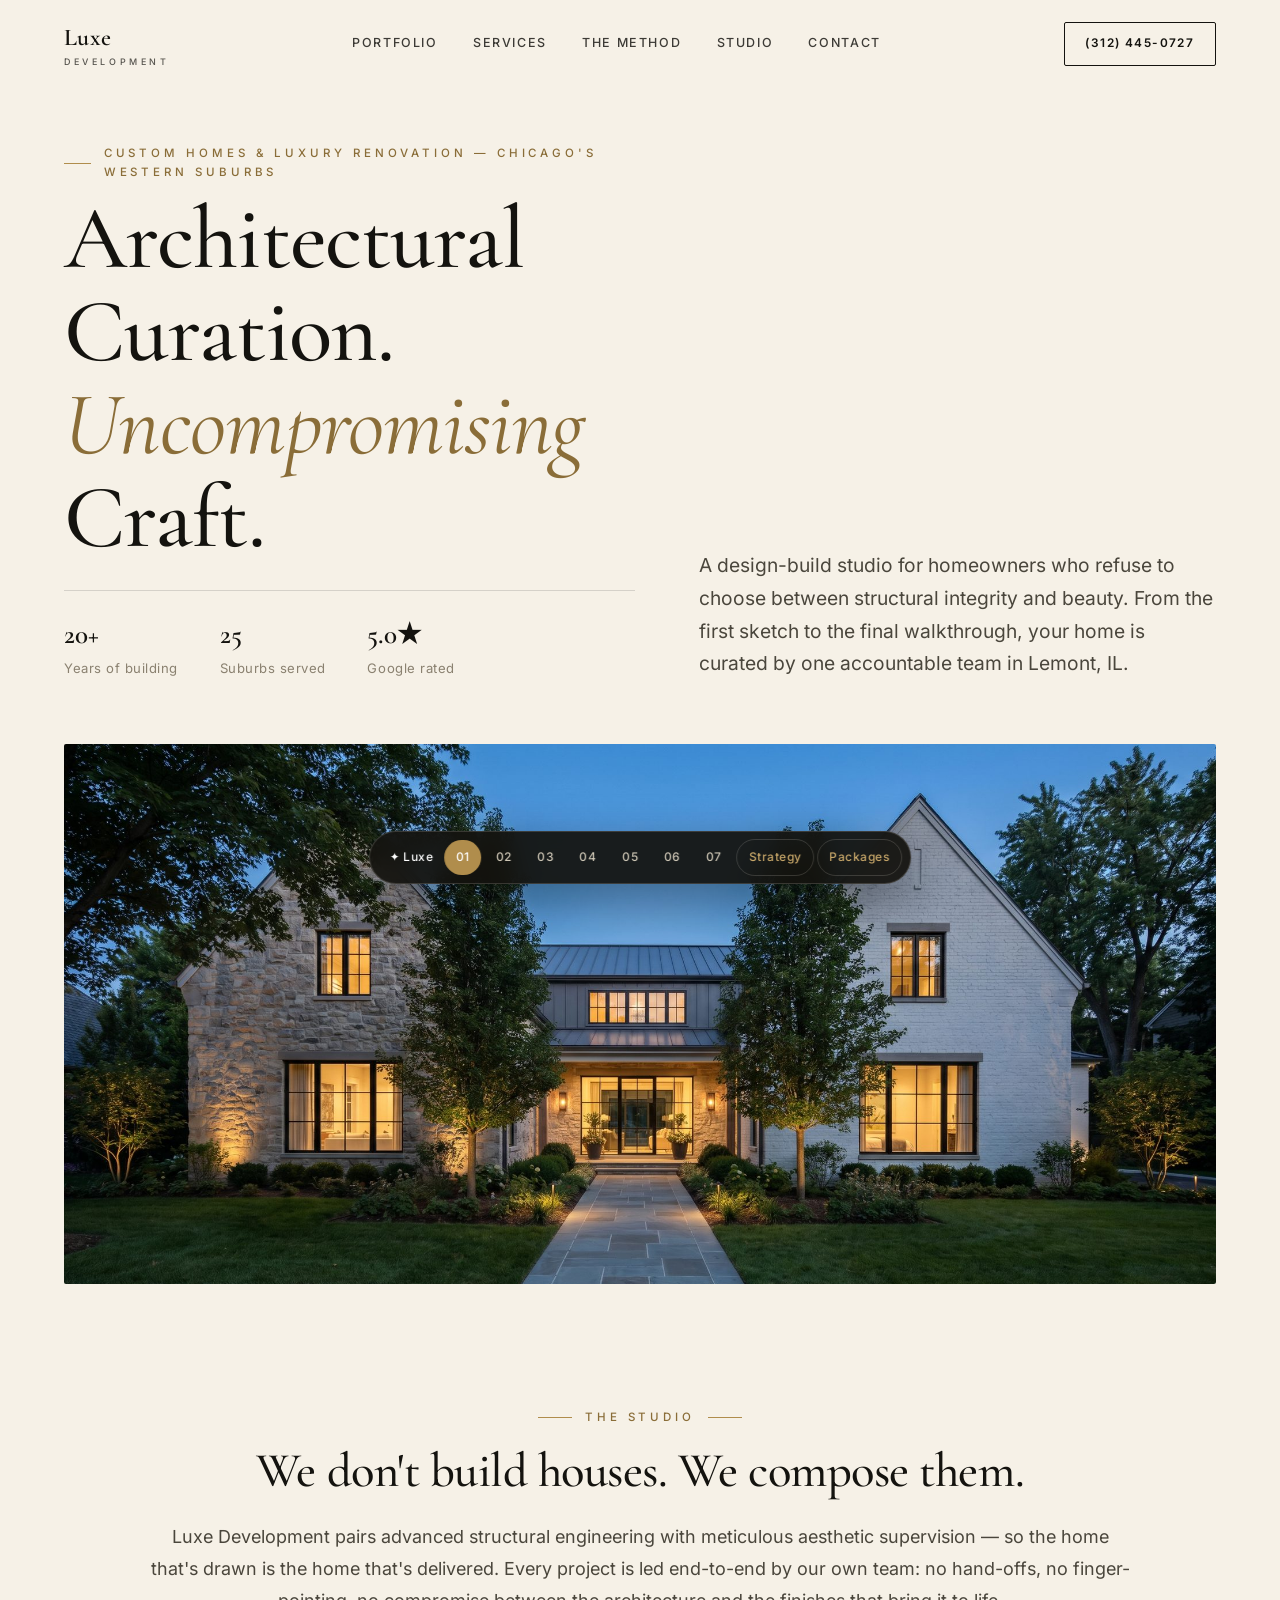
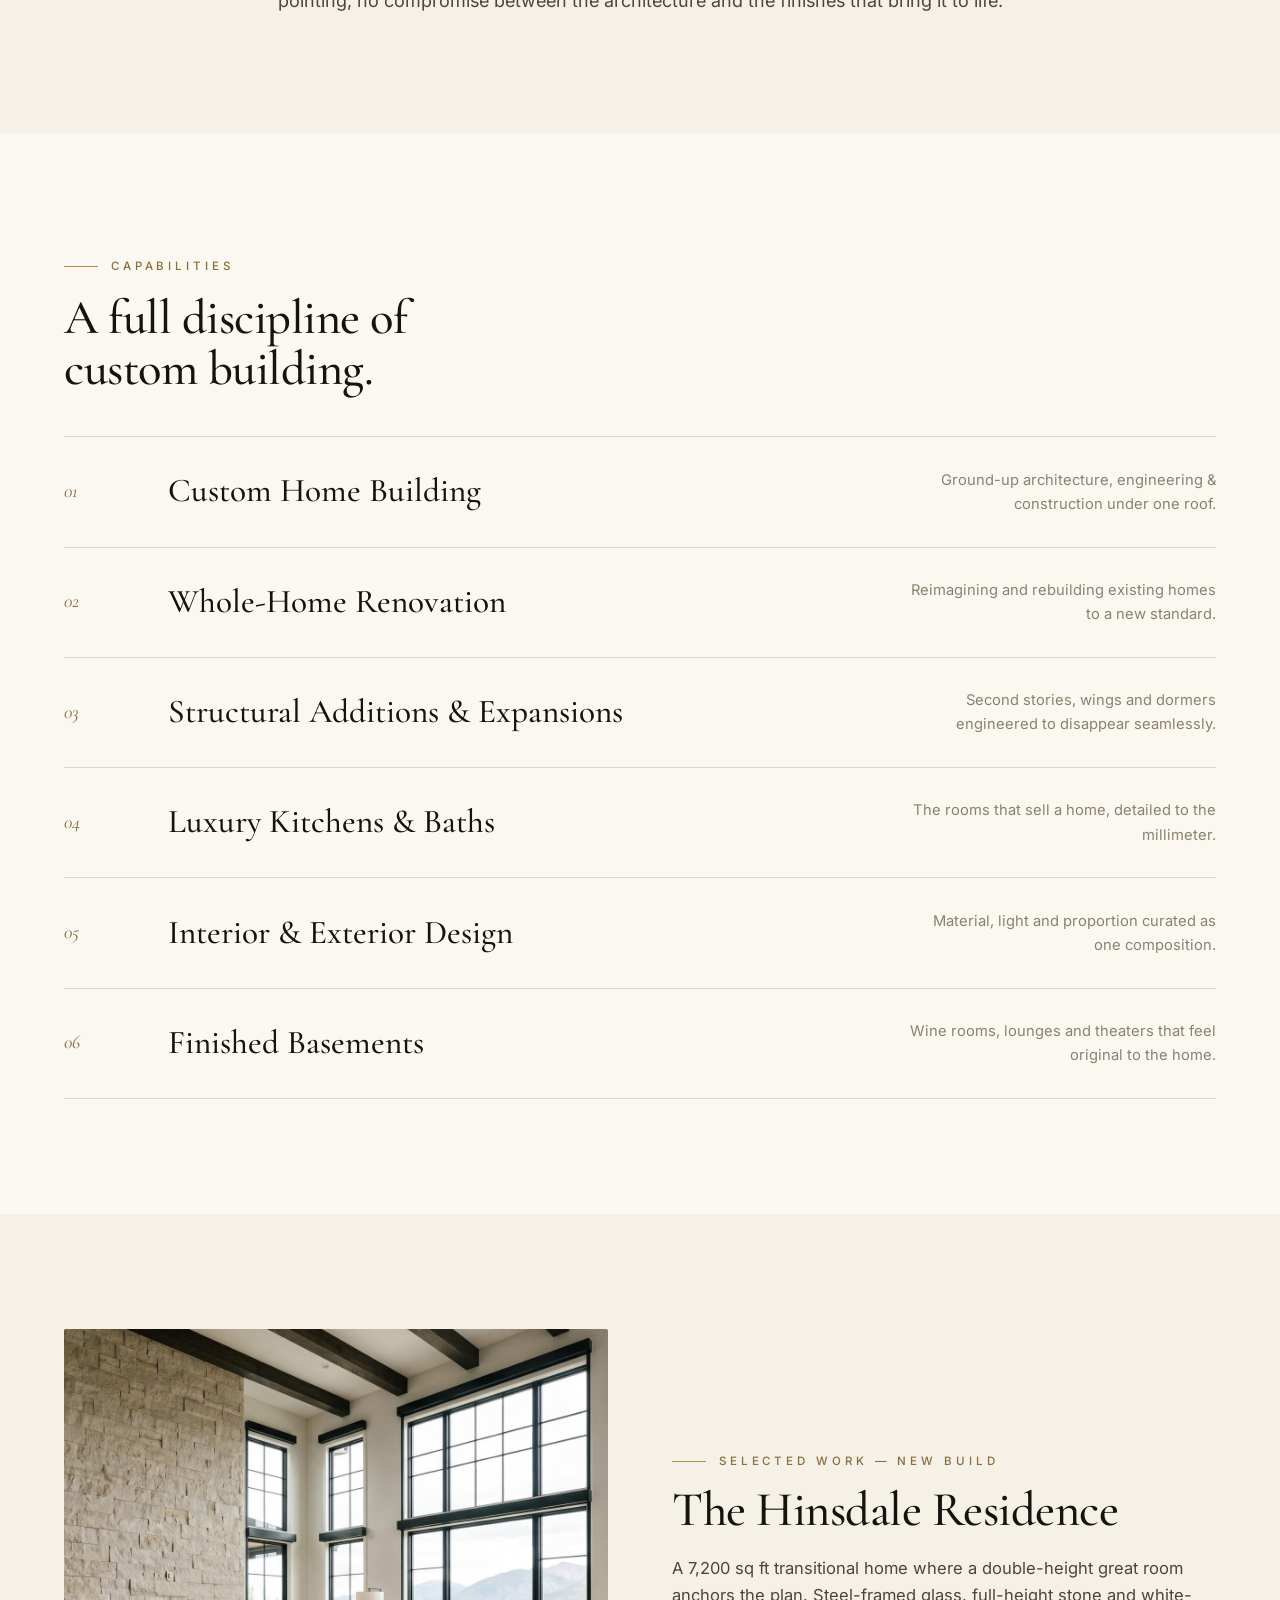
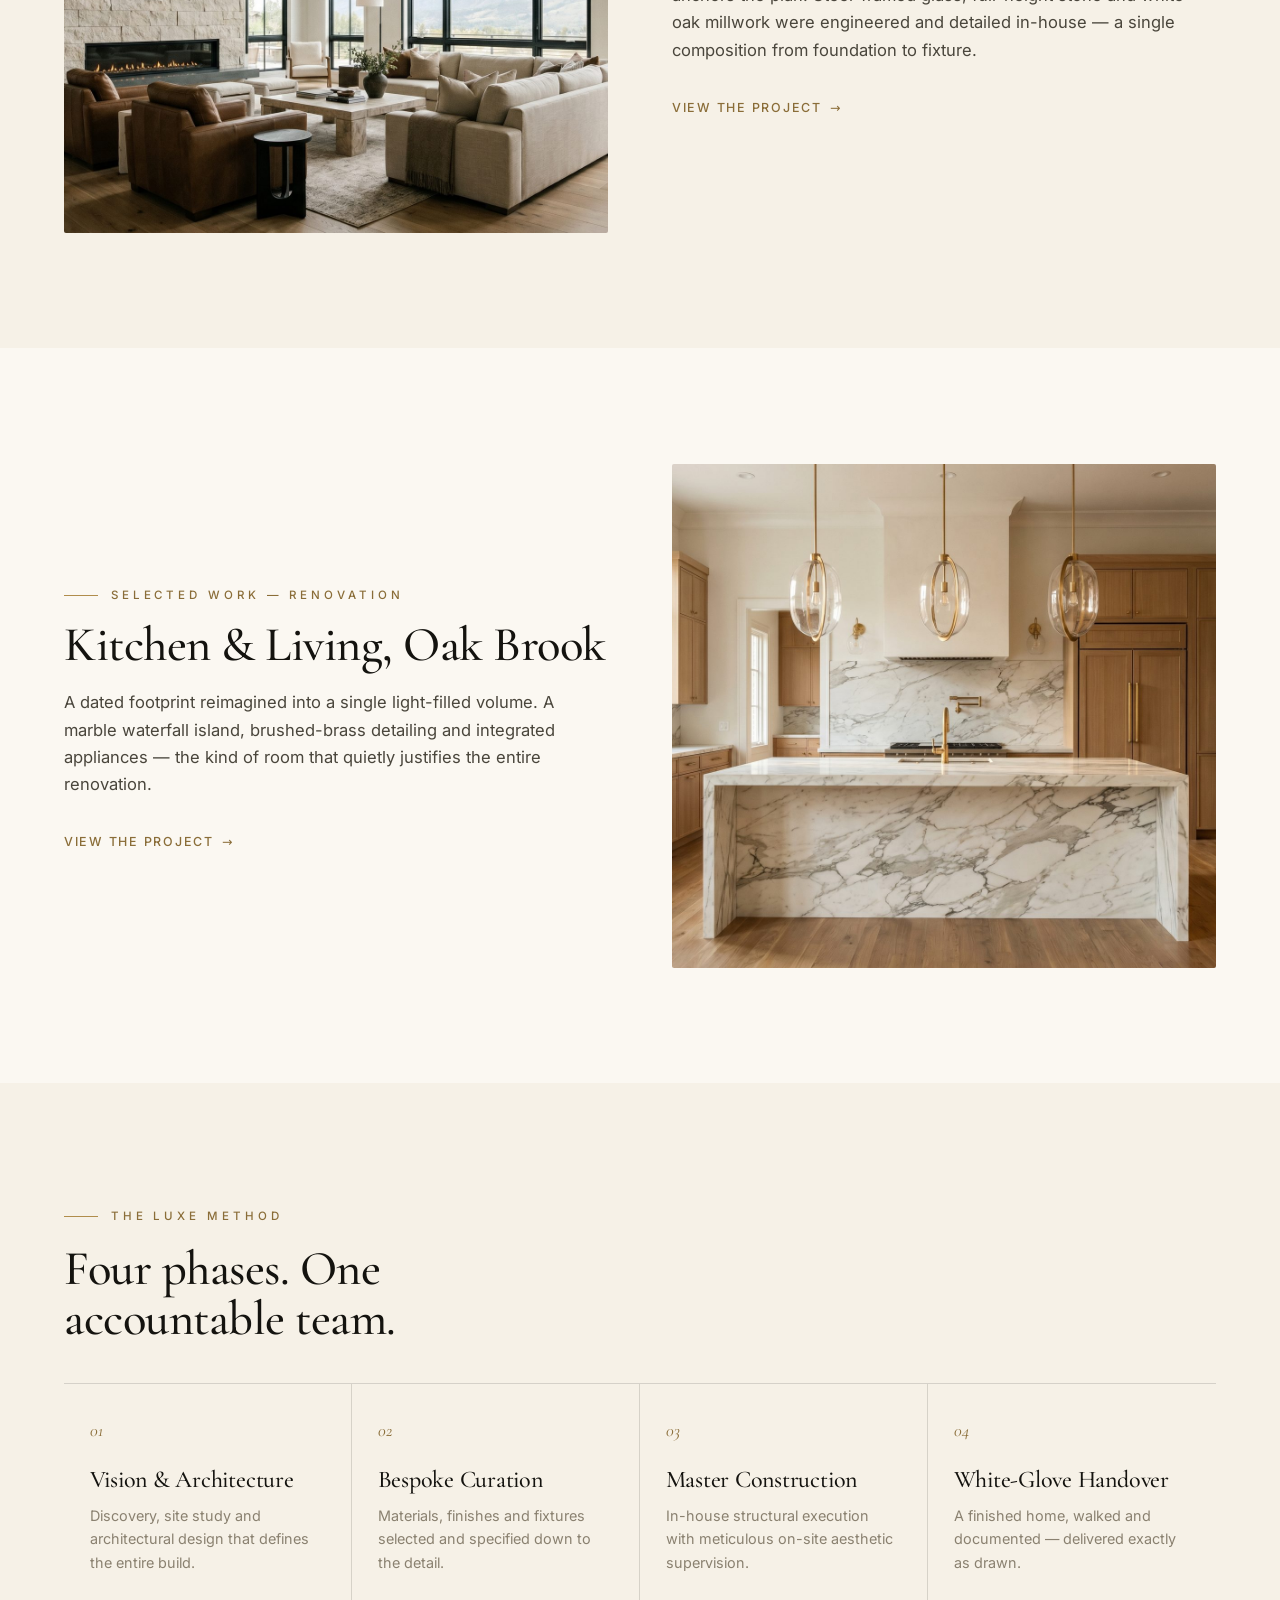
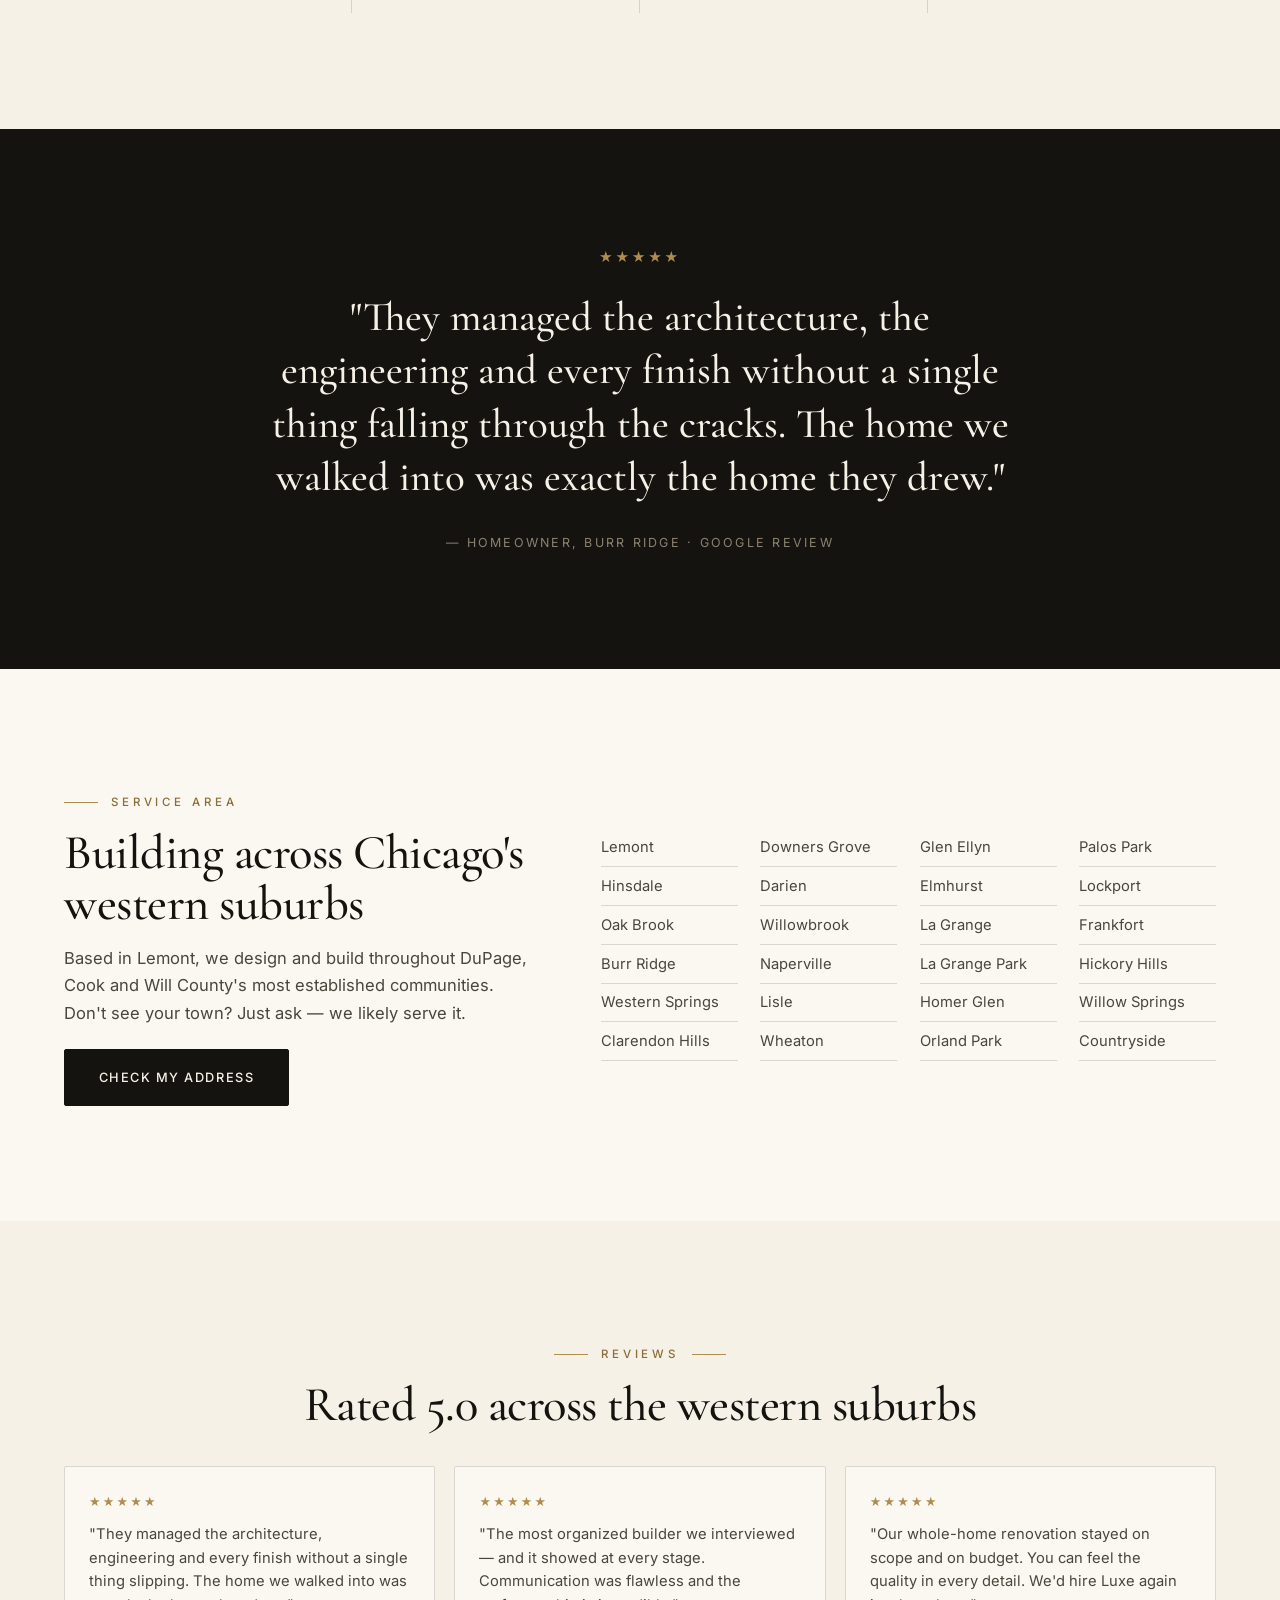
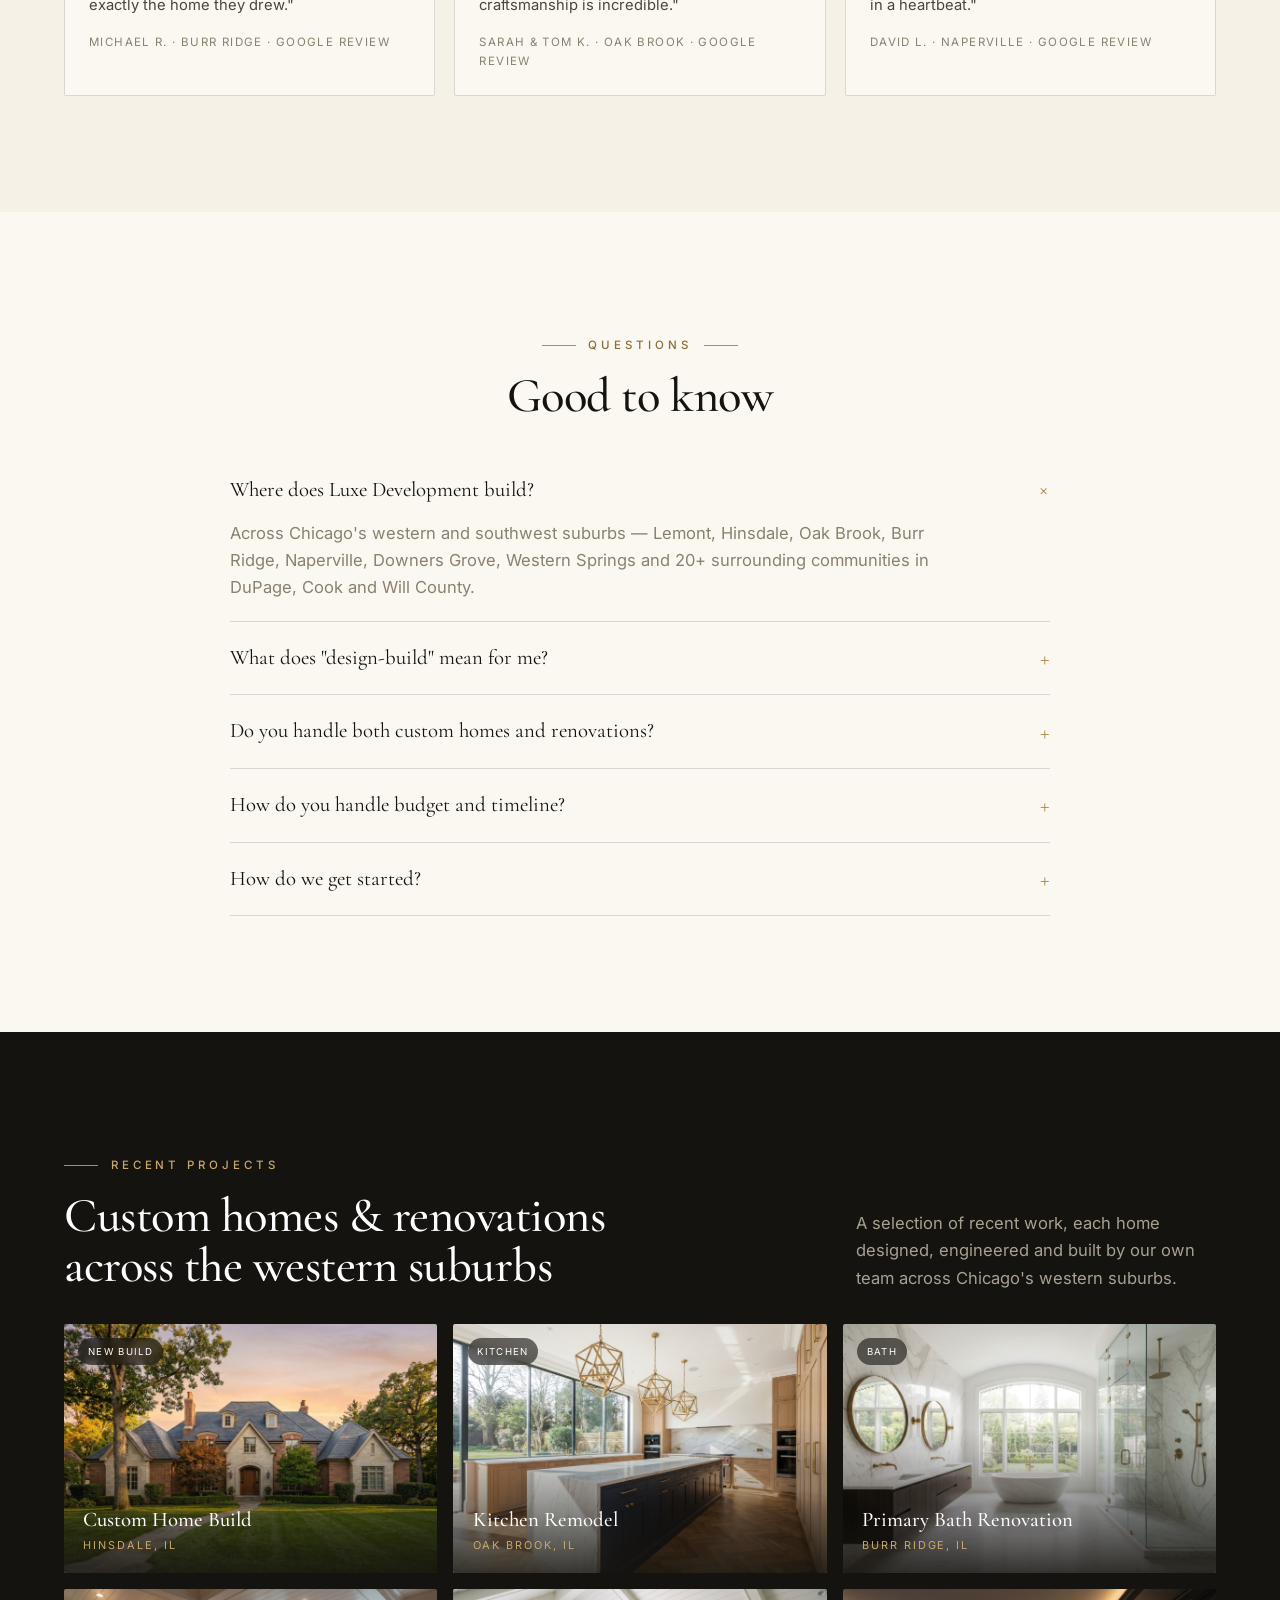
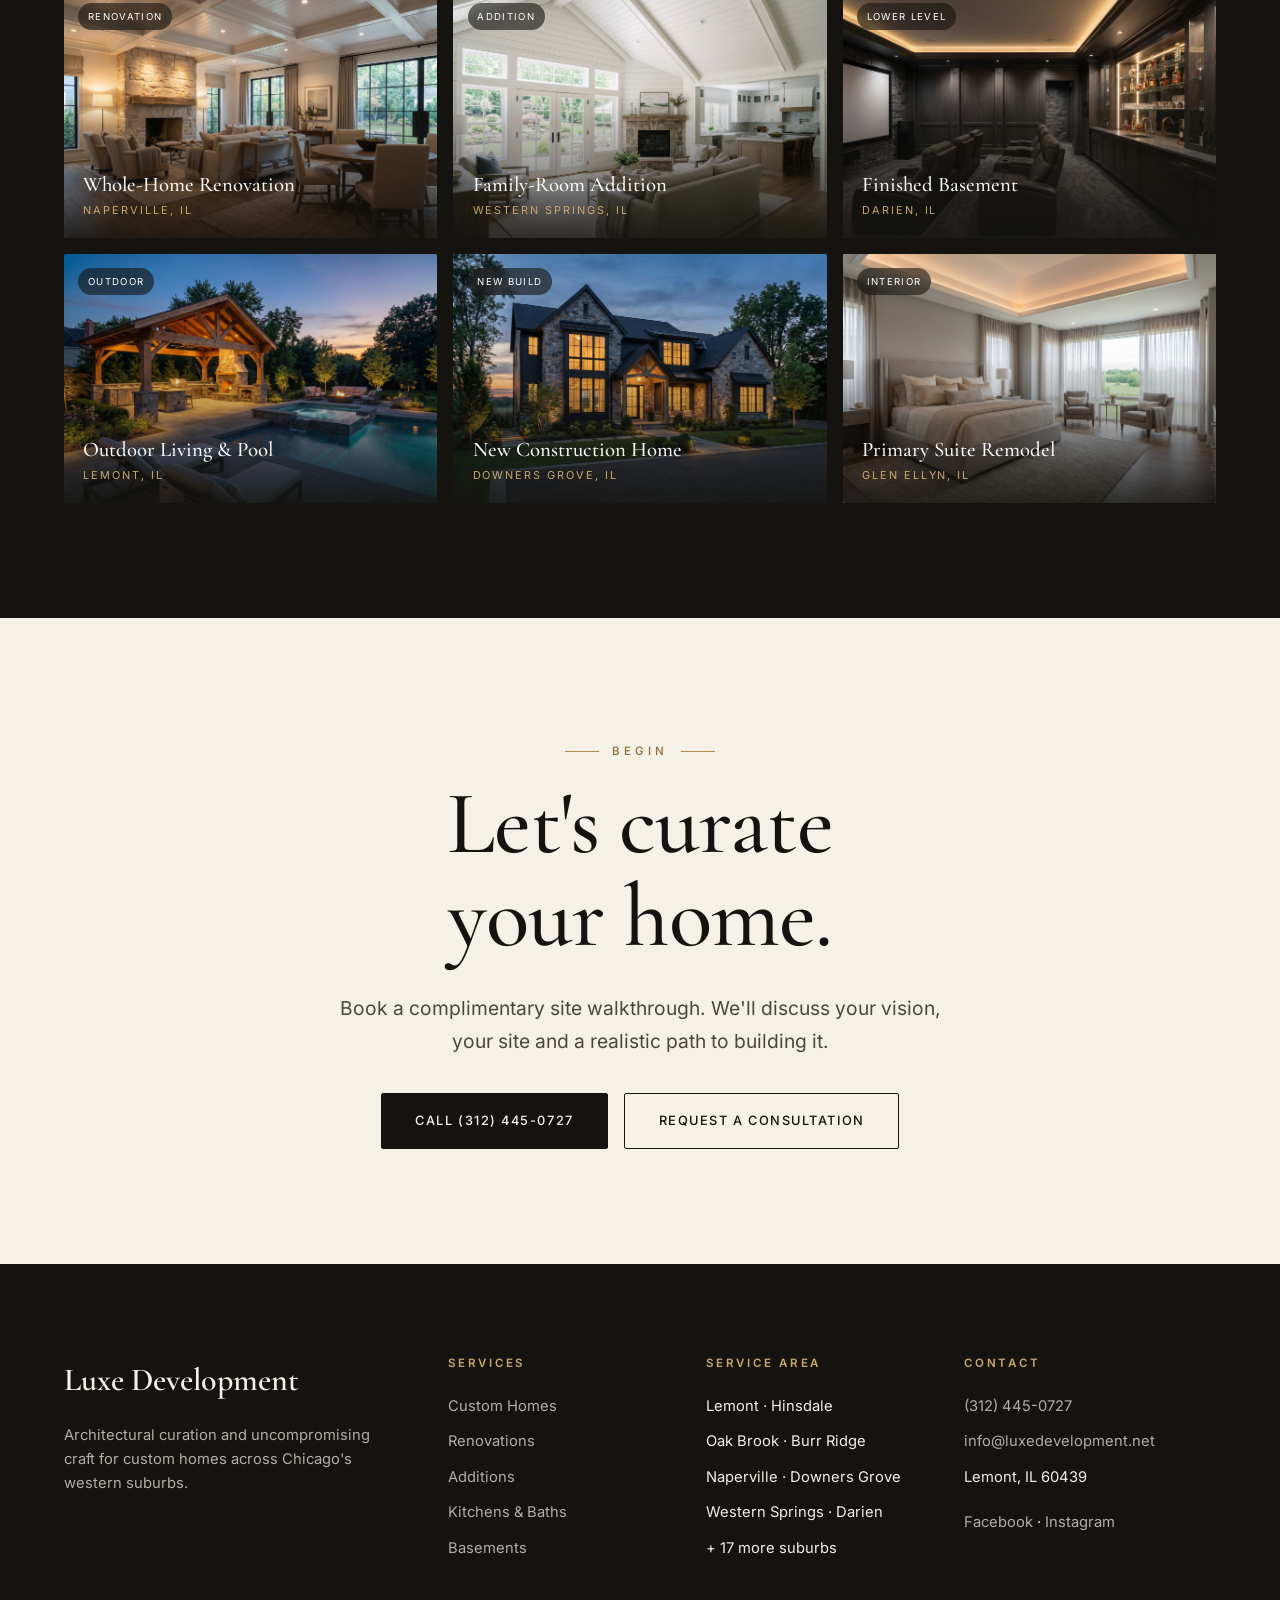
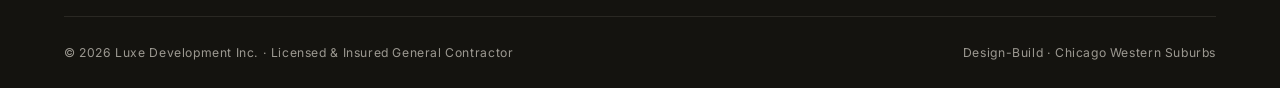
==== commit ab15c9fc: "Add SEO project gallery to every concept page - 9 distinct AI-generated project photos (keyword-rich" ====
--- a/01-editorial.html
+++ b/01-editorial.html
@@ -502,6 +502,26 @@
   </div>
 </section>
 
+<section class="section bg-ink on-dark" id="projects">
+  <div class="container">
+    <div class="reveal" style="display:flex;justify-content:space-between;align-items:flex-end;gap:1.5rem;flex-wrap:wrap;margin-bottom:2rem">
+      <div><span class="eyebrow on-dark">Recent Projects</span>
+        <h2 class="h2" style="margin-top:1rem;color:#fff">Custom homes &amp; renovations<br>across the western suburbs</h2></div>
+      <p style="max-width:36ch;color:var(--stone-lt)">A selection of recent work, each home designed, engineered and built by our own team across Chicago's western suburbs.</p>
+    </div>
+    <div class="gallery reveal">
+      <figure class="gallery__c"><span class="tag">New Build</span><img src="images/proj-custom-home-hinsdale.jpg" alt="Completed luxury custom home build in Hinsdale, IL by Luxe Development" loading="lazy" width="1600" height="1067"><figcaption><span class="svc">Custom Home Build</span><span class="loc">Hinsdale, IL</span></figcaption></figure>
+      <figure class="gallery__c"><span class="tag">Kitchen</span><img src="images/proj-kitchen-oak-brook.jpg" alt="Luxury custom kitchen remodel with navy island and marble in Oak Brook, IL" loading="lazy" width="1600" height="1067"><figcaption><span class="svc">Kitchen Remodel</span><span class="loc">Oak Brook, IL</span></figcaption></figure>
+      <figure class="gallery__c"><span class="tag">Bath</span><img src="images/proj-bath-burr-ridge.jpg" alt="Luxury primary bathroom renovation with marble and brass in Burr Ridge, IL" loading="lazy" width="1600" height="1067"><figcaption><span class="svc">Primary Bath Renovation</span><span class="loc">Burr Ridge, IL</span></figcaption></figure>
+      <figure class="gallery__c"><span class="tag">Renovation</span><img src="images/proj-living-naperville.jpg" alt="Whole-home renovation living and dining room in Naperville, IL" loading="lazy" width="1600" height="1067"><figcaption><span class="svc">Whole-Home Renovation</span><span class="loc">Naperville, IL</span></figcaption></figure>
+      <figure class="gallery__c"><span class="tag">Addition</span><img src="images/proj-addition-western-springs.jpg" alt="Vaulted family-room home addition in Western Springs, IL" loading="lazy" width="1600" height="1067"><figcaption><span class="svc">Family-Room Addition</span><span class="loc">Western Springs, IL</span></figcaption></figure>
+      <figure class="gallery__c"><span class="tag">Lower Level</span><img src="images/proj-basement-darien.jpg" alt="Luxury finished basement with home theater and wet bar in Darien, IL" loading="lazy" width="1600" height="1067"><figcaption><span class="svc">Finished Basement</span><span class="loc">Darien, IL</span></figcaption></figure>
+      <figure class="gallery__c"><span class="tag">Outdoor</span><img src="images/proj-outdoor-lemont.jpg" alt="Outdoor living space with pool, spa and patio in Lemont, IL" loading="lazy" width="1600" height="1067"><figcaption><span class="svc">Outdoor Living & Pool</span><span class="loc">Lemont, IL</span></figcaption></figure>
+      <figure class="gallery__c"><span class="tag">New Build</span><img src="images/proj-new-construction-downers-grove.jpg" alt="Modern new-construction custom home exterior in Downers Grove, IL" loading="lazy" width="1600" height="1067"><figcaption><span class="svc">New Construction Home</span><span class="loc">Downers Grove, IL</span></figcaption></figure>
+      <figure class="gallery__c"><span class="tag">Interior</span><img src="images/proj-primary-suite-glen-ellyn.jpg" alt="Luxury primary bedroom suite remodel in Glen Ellyn, IL" loading="lazy" width="1600" height="1067"><figcaption><span class="svc">Primary Suite Remodel</span><span class="loc">Glen Ellyn, IL</span></figcaption></figure>
+    </div>
+  </div>
+</section>
 <!-- CTA -->
 <section class="section container" id="contact">
   <div class="ed-cta reveal">
@@ -566,5 +586,203 @@
   document.querySelectorAll('.reveal').forEach(el=>io.observe(el));
 </script>
   <script src="luxe.js"></script>
+<script type="application/ld+json">
+{
+  "@context": "https://schema.org",
+  "@type": "ItemList",
+  "name": "Recent Projects by Luxe Development",
+  "itemListElement": [
+    {
+      "@type": "ListItem",
+      "position": 1,
+      "item": {
+        "@type": "CreativeWork",
+        "name": "Custom Home Build in Hinsdale, IL",
+        "about": "Custom Home Build",
+        "locationCreated": {
+          "@type": "Place",
+          "name": "Hinsdale, IL"
+        },
+        "creator": {
+          "@id": "https://luxe-development-pitch.vercel.app/#business"
+        },
+        "image": {
+          "@type": "ImageObject",
+          "url": "https://luxe-development-pitch.vercel.app/images/proj-custom-home-hinsdale.jpg",
+          "caption": "Completed luxury custom home build in Hinsdale, IL by Luxe Development"
+        }
+      }
+    },
+    {
+      "@type": "ListItem",
+      "position": 2,
+      "item": {
+        "@type": "CreativeWork",
+        "name": "Kitchen Remodel in Oak Brook, IL",
+        "about": "Kitchen Remodel",
+        "locationCreated": {
+          "@type": "Place",
+          "name": "Oak Brook, IL"
+        },
+        "creator": {
+          "@id": "https://luxe-development-pitch.vercel.app/#business"
+        },
+        "image": {
+          "@type": "ImageObject",
+          "url": "https://luxe-development-pitch.vercel.app/images/proj-kitchen-oak-brook.jpg",
+          "caption": "Luxury custom kitchen remodel with navy island and marble in Oak Brook, IL"
+        }
+      }
+    },
+    {
+      "@type": "ListItem",
+      "position": 3,
+      "item": {
+        "@type": "CreativeWork",
+        "name": "Primary Bath Renovation in Burr Ridge, IL",
+        "about": "Primary Bath Renovation",
+        "locationCreated": {
+          "@type": "Place",
+          "name": "Burr Ridge, IL"
+        },
+        "creator": {
+          "@id": "https://luxe-development-pitch.vercel.app/#business"
+        },
+        "image": {
+          "@type": "ImageObject",
+          "url": "https://luxe-development-pitch.vercel.app/images/proj-bath-burr-ridge.jpg",
+          "caption": "Luxury primary bathroom renovation with marble and brass in Burr Ridge, IL"
+        }
+      }
+    },
+    {
+      "@type": "ListItem",
+      "position": 4,
+      "item": {
+        "@type": "CreativeWork",
+        "name": "Whole-Home Renovation in Naperville, IL",
+        "about": "Whole-Home Renovation",
+        "locationCreated": {
+          "@type": "Place",
+          "name": "Naperville, IL"
+        },
+        "creator": {
+          "@id": "https://luxe-development-pitch.vercel.app/#business"
+        },
+        "image": {
+          "@type": "ImageObject",
+          "url": "https://luxe-development-pitch.vercel.app/images/proj-living-naperville.jpg",
+          "caption": "Whole-home renovation living and dining room in Naperville, IL"
+        }
+      }
+    },
+    {
+      "@type": "ListItem",
+      "position": 5,
+      "item": {
+        "@type": "CreativeWork",
+        "name": "Family-Room Addition in Western Springs, IL",
+        "about": "Family-Room Addition",
+        "locationCreated": {
+          "@type": "Place",
+          "name": "Western Springs, IL"
+        },
+        "creator": {
+          "@id": "https://luxe-development-pitch.vercel.app/#business"
+        },
+        "image": {
+          "@type": "ImageObject",
+          "url": "https://luxe-development-pitch.vercel.app/images/proj-addition-western-springs.jpg",
+          "caption": "Vaulted family-room home addition in Western Springs, IL"
+        }
+      }
+    },
+    {
+      "@type": "ListItem",
+      "position": 6,
+      "item": {
+        "@type": "CreativeWork",
+        "name": "Finished Basement in Darien, IL",
+        "about": "Finished Basement",
+        "locationCreated": {
+          "@type": "Place",
+          "name": "Darien, IL"
+        },
+        "creator": {
+          "@id": "https://luxe-development-pitch.vercel.app/#business"
+        },
+        "image": {
+          "@type": "ImageObject",
+          "url": "https://luxe-development-pitch.vercel.app/images/proj-basement-darien.jpg",
+          "caption": "Luxury finished basement with home theater and wet bar in Darien, IL"
+        }
+      }
+    },
+    {
+      "@type": "ListItem",
+      "position": 7,
+      "item": {
+        "@type": "CreativeWork",
+        "name": "Outdoor Living & Pool in Lemont, IL",
+        "about": "Outdoor Living & Pool",
+        "locationCreated": {
+          "@type": "Place",
+          "name": "Lemont, IL"
+        },
+        "creator": {
+          "@id": "https://luxe-development-pitch.vercel.app/#business"
+        },
+        "image": {
+          "@type": "ImageObject",
+          "url": "https://luxe-development-pitch.vercel.app/images/proj-outdoor-lemont.jpg",
+          "caption": "Outdoor living space with pool, spa and patio in Lemont, IL"
+        }
+      }
+    },
+    {
+      "@type": "ListItem",
+      "position": 8,
+      "item": {
+        "@type": "CreativeWork",
+        "name": "New Construction Home in Downers Grove, IL",
+        "about": "New Construction Home",
+        "locationCreated": {
+          "@type": "Place",
+          "name": "Downers Grove, IL"
+        },
+        "creator": {
+          "@id": "https://luxe-development-pitch.vercel.app/#business"
+        },
+        "image": {
+          "@type": "ImageObject",
+          "url": "https://luxe-development-pitch.vercel.app/images/proj-new-construction-downers-grove.jpg",
+          "caption": "Modern new-construction custom home exterior in Downers Grove, IL"
+        }
+      }
+    },
+    {
+      "@type": "ListItem",
+      "position": 9,
+      "item": {
+        "@type": "CreativeWork",
+        "name": "Primary Suite Remodel in Glen Ellyn, IL",
+        "about": "Primary Suite Remodel",
+        "locationCreated": {
+          "@type": "Place",
+          "name": "Glen Ellyn, IL"
+        },
+        "creator": {
+          "@id": "https://luxe-development-pitch.vercel.app/#business"
+        },
+        "image": {
+          "@type": "ImageObject",
+          "url": "https://luxe-development-pitch.vercel.app/images/proj-primary-suite-glen-ellyn.jpg",
+          "caption": "Luxury primary bedroom suite remodel in Glen Ellyn, IL"
+        }
+      }
+    }
+  ]
+}
+</script>
 </body>
 </html>
--- a/luxe-system.css
+++ b/luxe-system.css
@@ -162,3 +162,19 @@
 .rev3__c .who{margin-top:1rem;font-size:.72rem;letter-spacing:.12em;text-transform:uppercase;color:var(--stone)}
 .on-dark .rev3__c .who{color:var(--stone-lt)}
 @media(max-width:820px){.rev3{grid-template-columns:1fr}}
+
+/* SEO project gallery (works on light + dark — cards self-theme) --- */
+.gallery{display:grid;grid-template-columns:repeat(3,1fr);gap:1rem}
+.gallery__c{position:relative;overflow:hidden;border-radius:var(--r);margin:0;aspect-ratio:3/2;background:var(--bone)}
+.gallery__c img{width:100%;height:100%;object-fit:cover;transition:1s ease}
+.gallery__c:hover img{transform:scale(1.06)}
+.gallery__c::after{content:"";position:absolute;inset:0;background:linear-gradient(transparent 42%,rgba(20,19,15,.85));transition:.3s}
+.gallery__c:hover::after{background:linear-gradient(transparent 30%,rgba(20,19,15,.9))}
+.gallery__c figcaption{position:absolute;left:0;bottom:0;z-index:2;padding:1.1rem 1.2rem;color:#fff;transition:.35s}
+.gallery__c:hover figcaption{transform:translateY(-4px)}
+.gallery__c .svc{display:block;font-family:var(--serif);font-size:1.3rem;font-weight:500;line-height:1.08}
+.gallery__c .loc{display:block;font-size:.68rem;letter-spacing:.18em;text-transform:uppercase;color:var(--brass-lt);margin-top:.35rem}
+.gallery__c .tag{position:absolute;top:.9rem;left:.9rem;z-index:2;font-size:.6rem;letter-spacing:.14em;text-transform:uppercase;
+  background:rgba(20,19,15,.6);backdrop-filter:blur(4px);color:#fff;padding:.35rem .6rem;border-radius:100px}
+@media(max-width:820px){.gallery{grid-template-columns:1fr 1fr}}
+@media(max-width:520px){.gallery{grid-template-columns:1fr}}
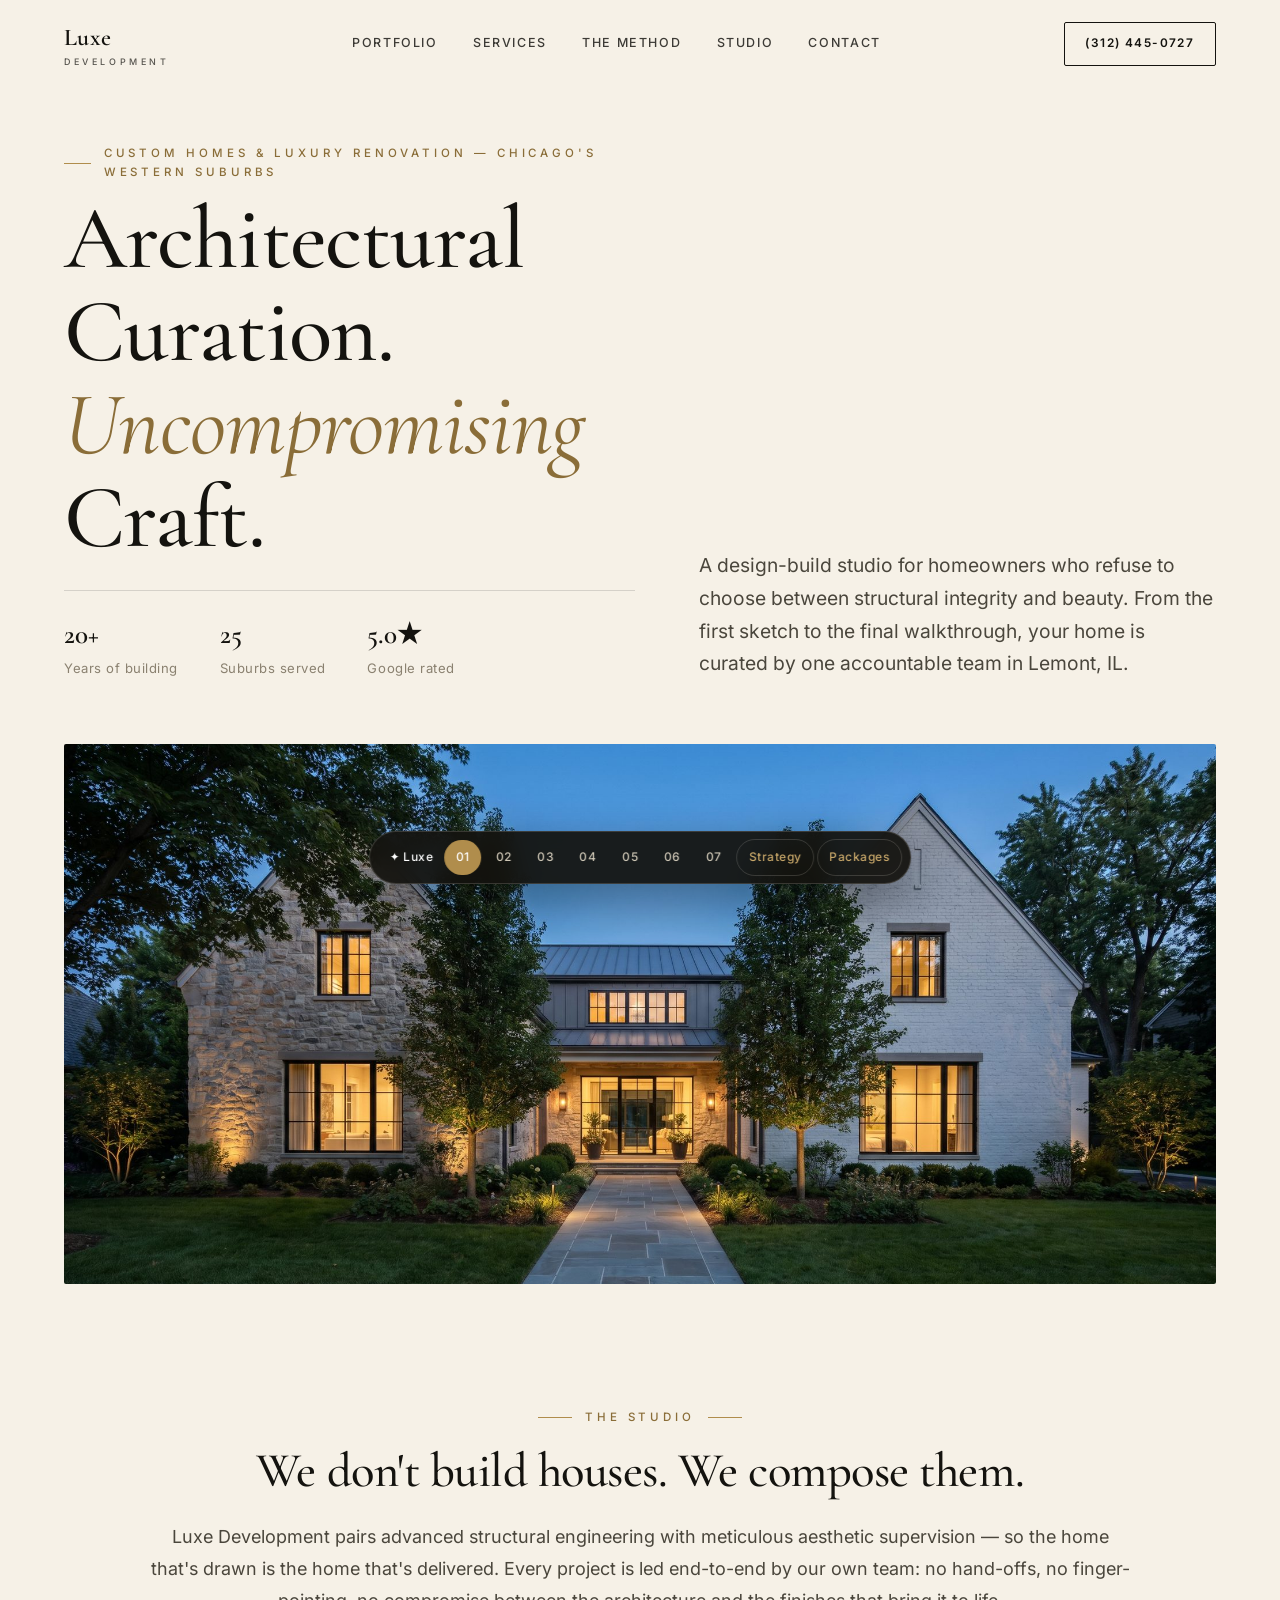
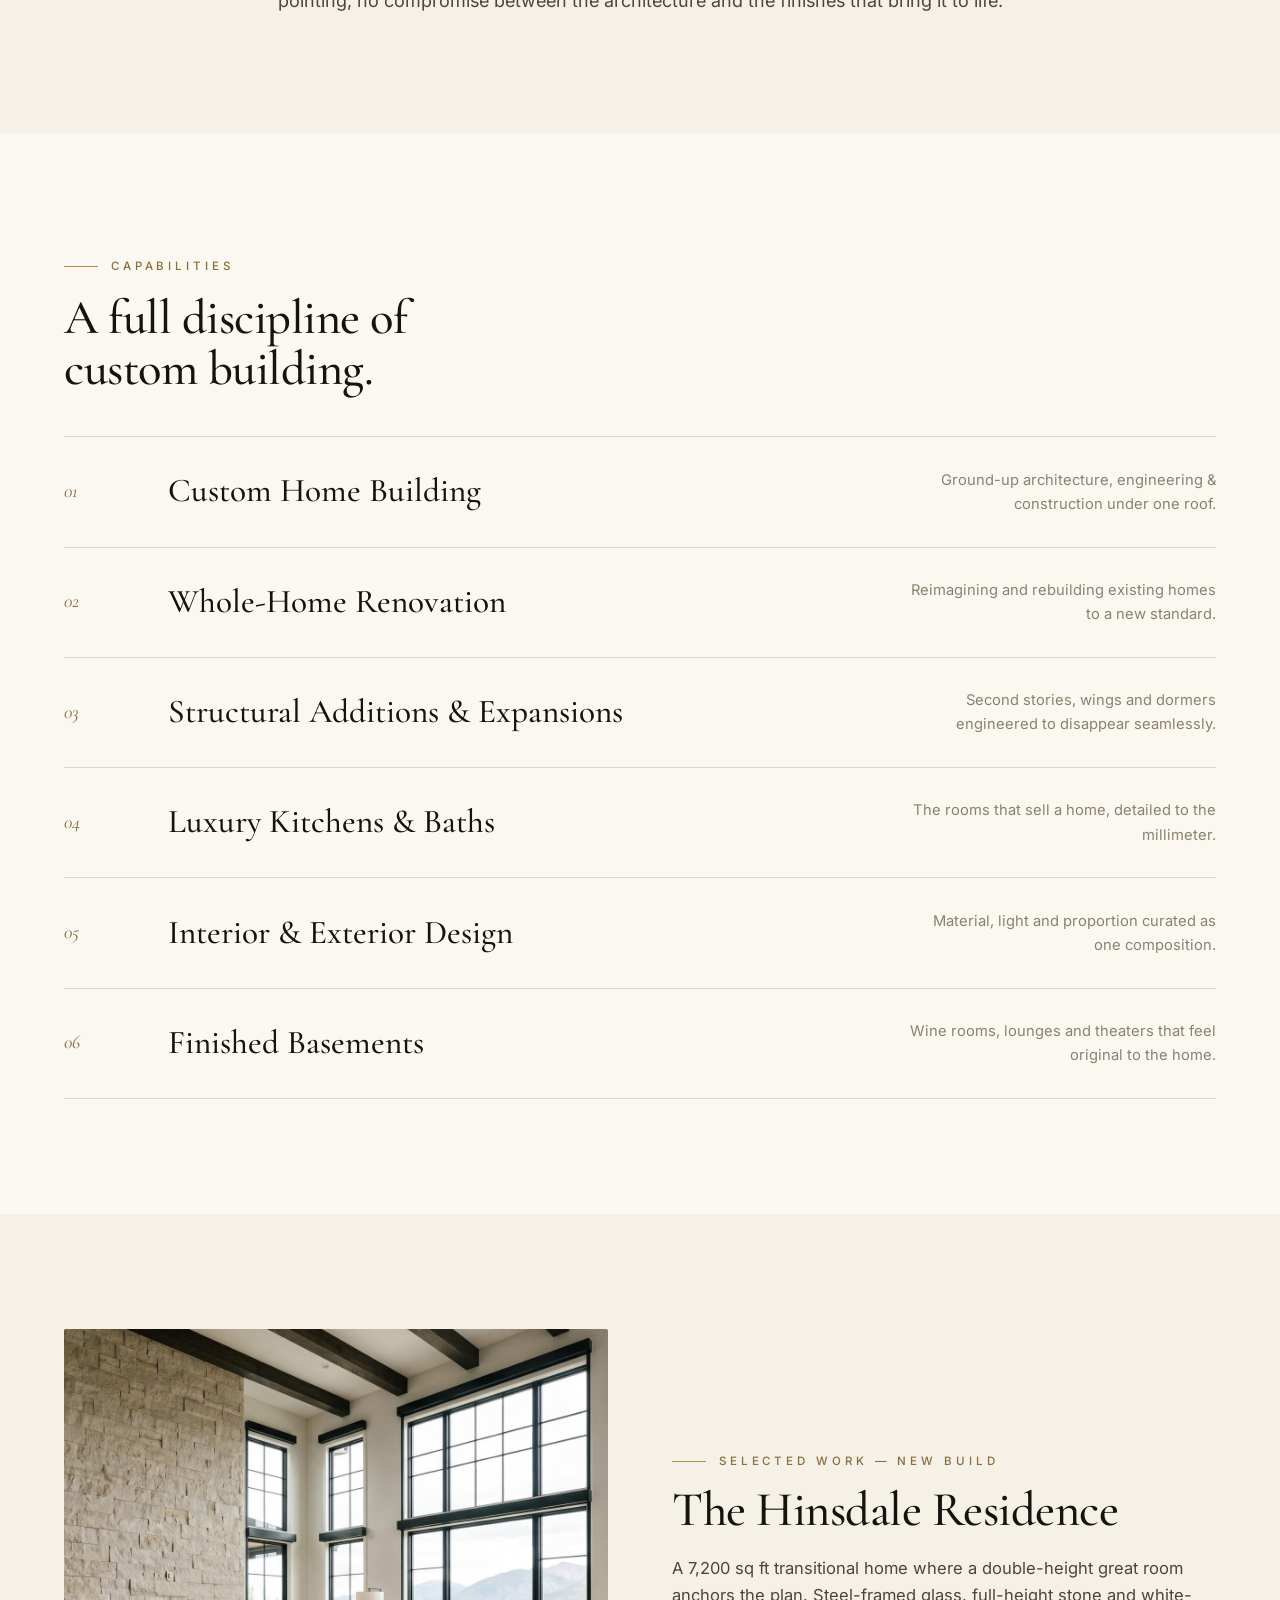
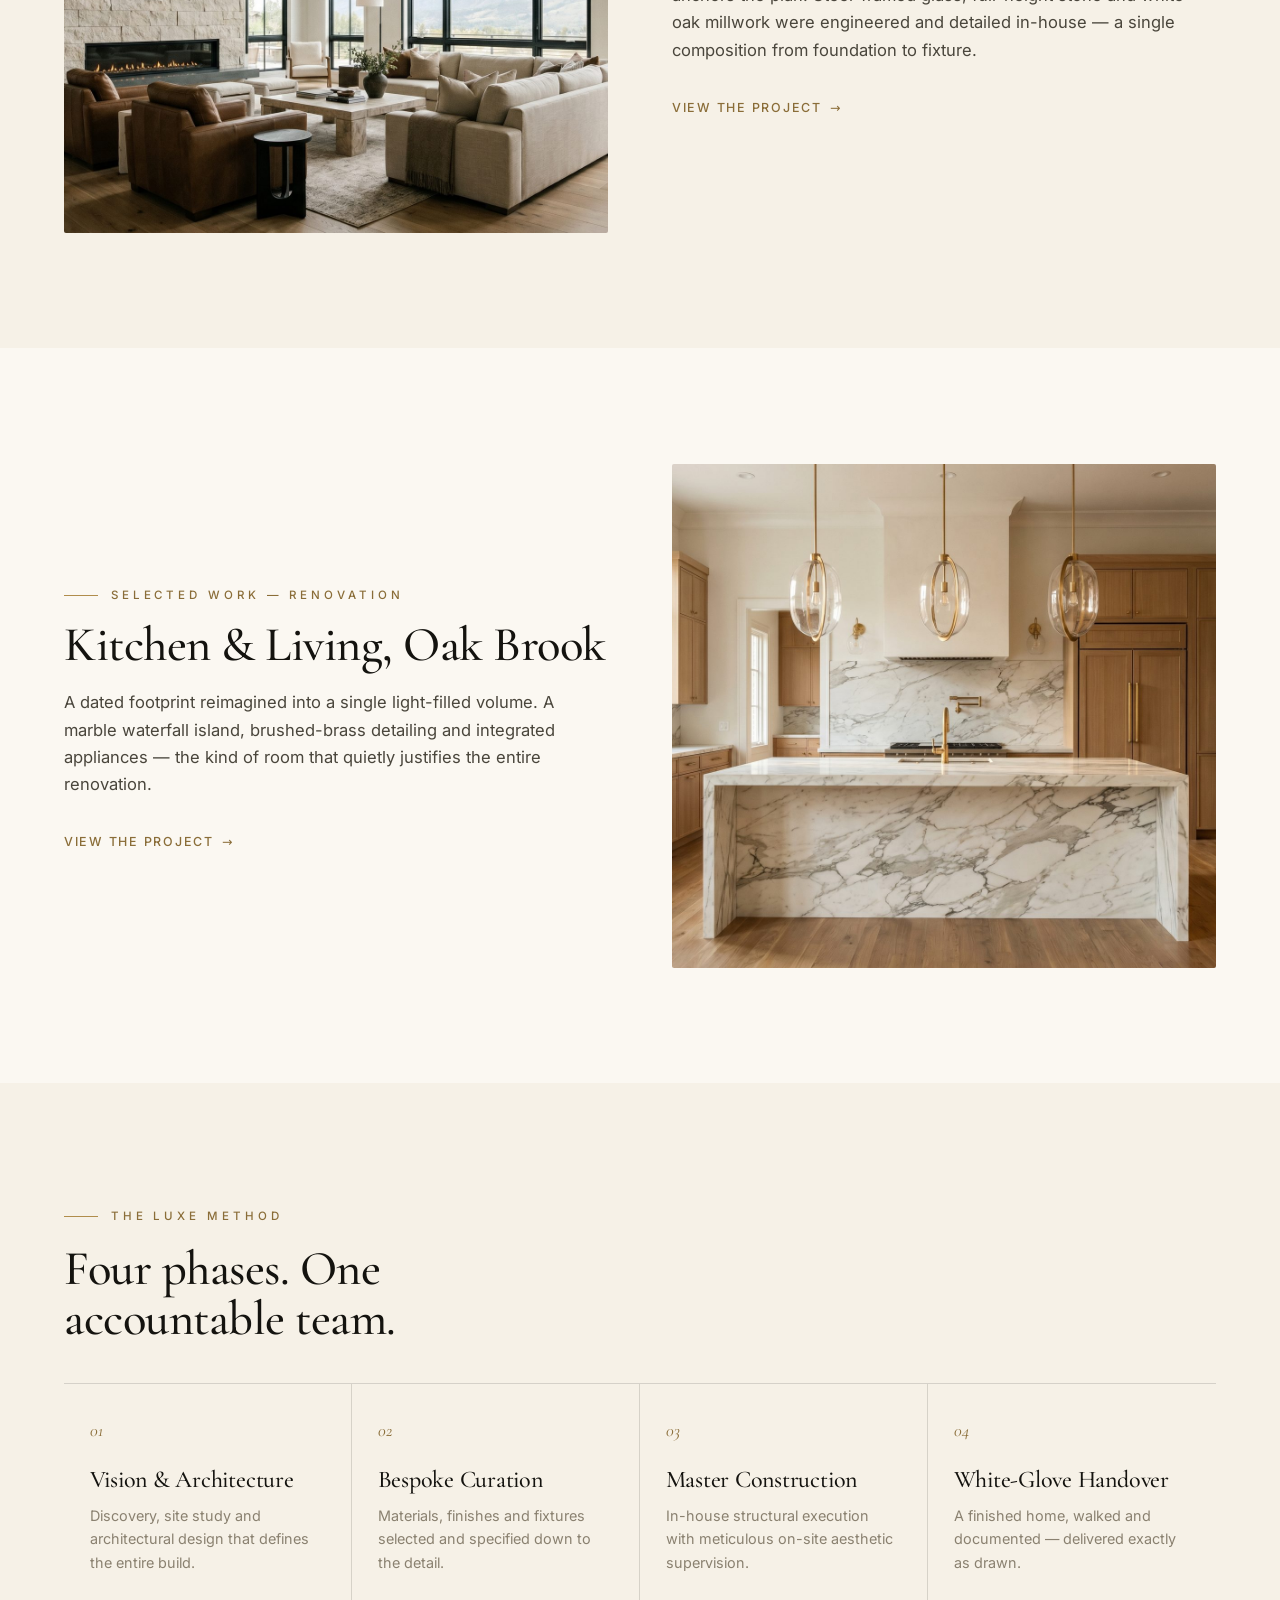
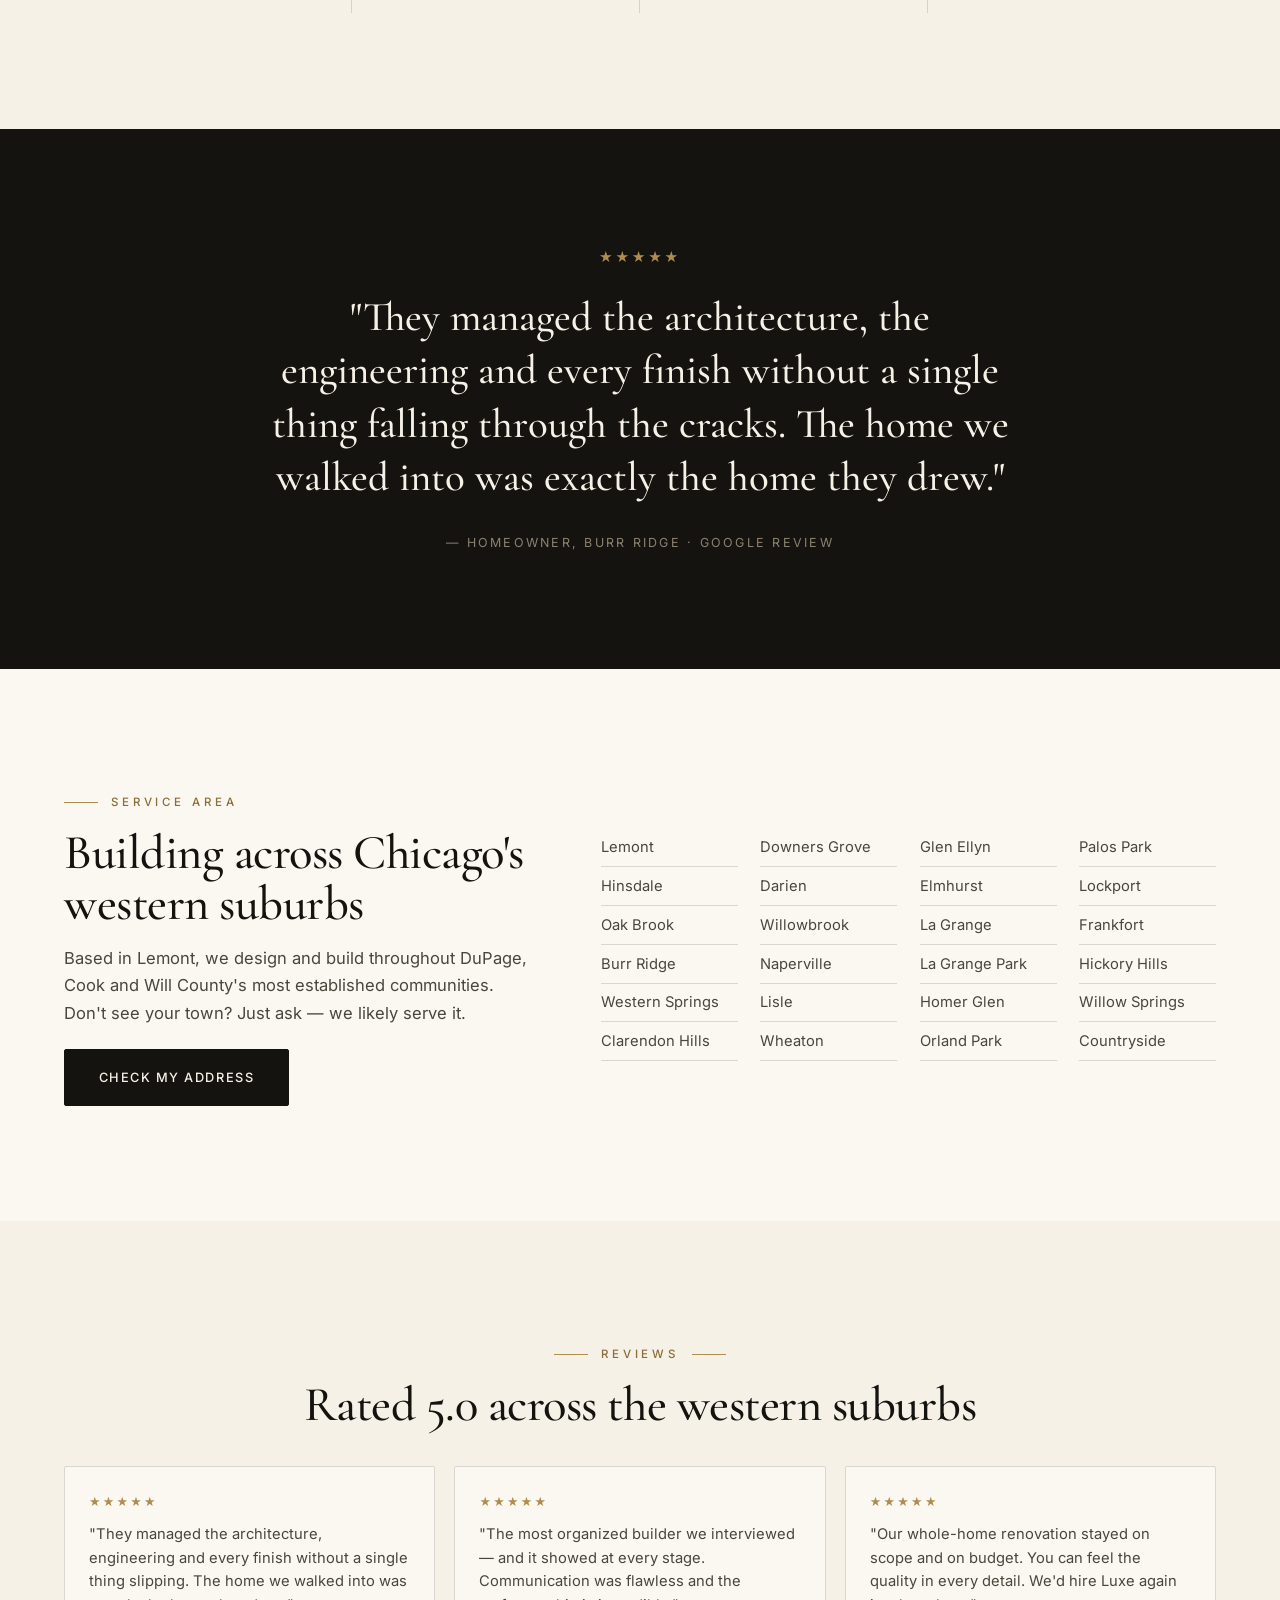
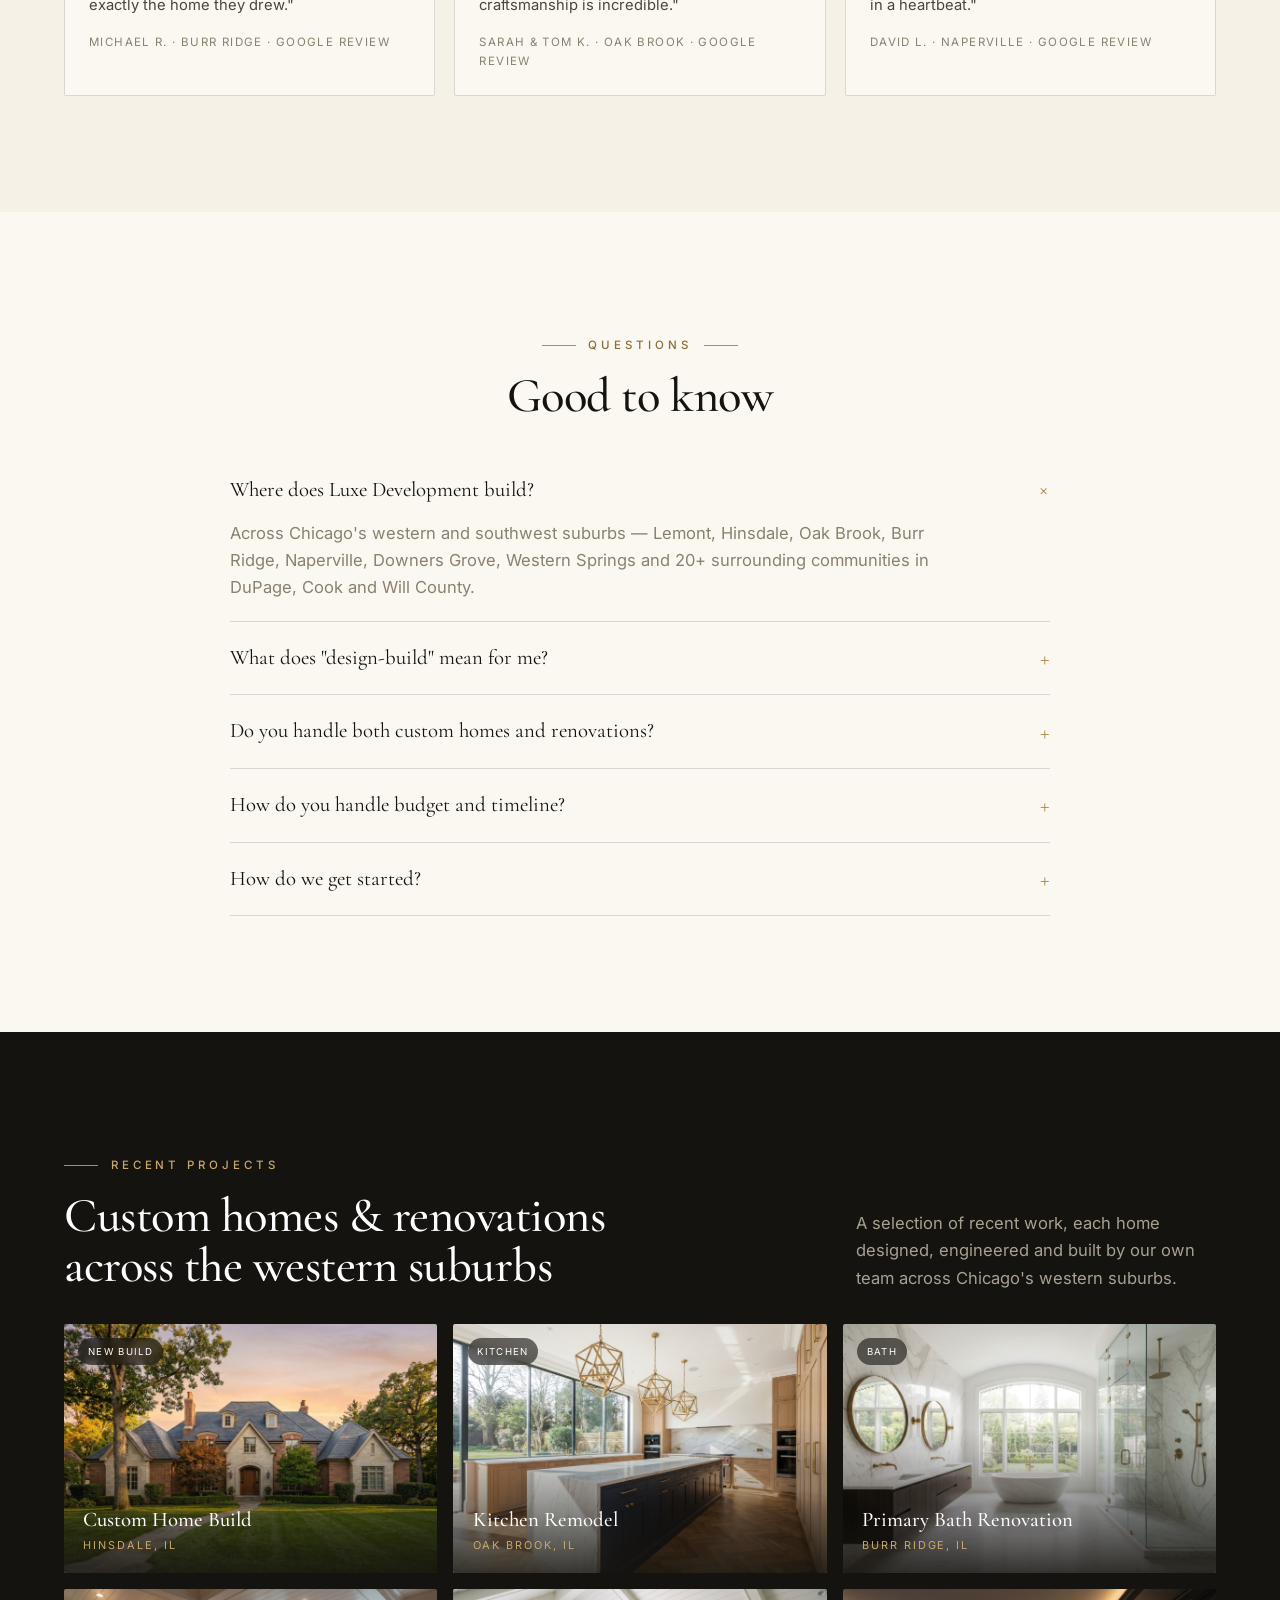
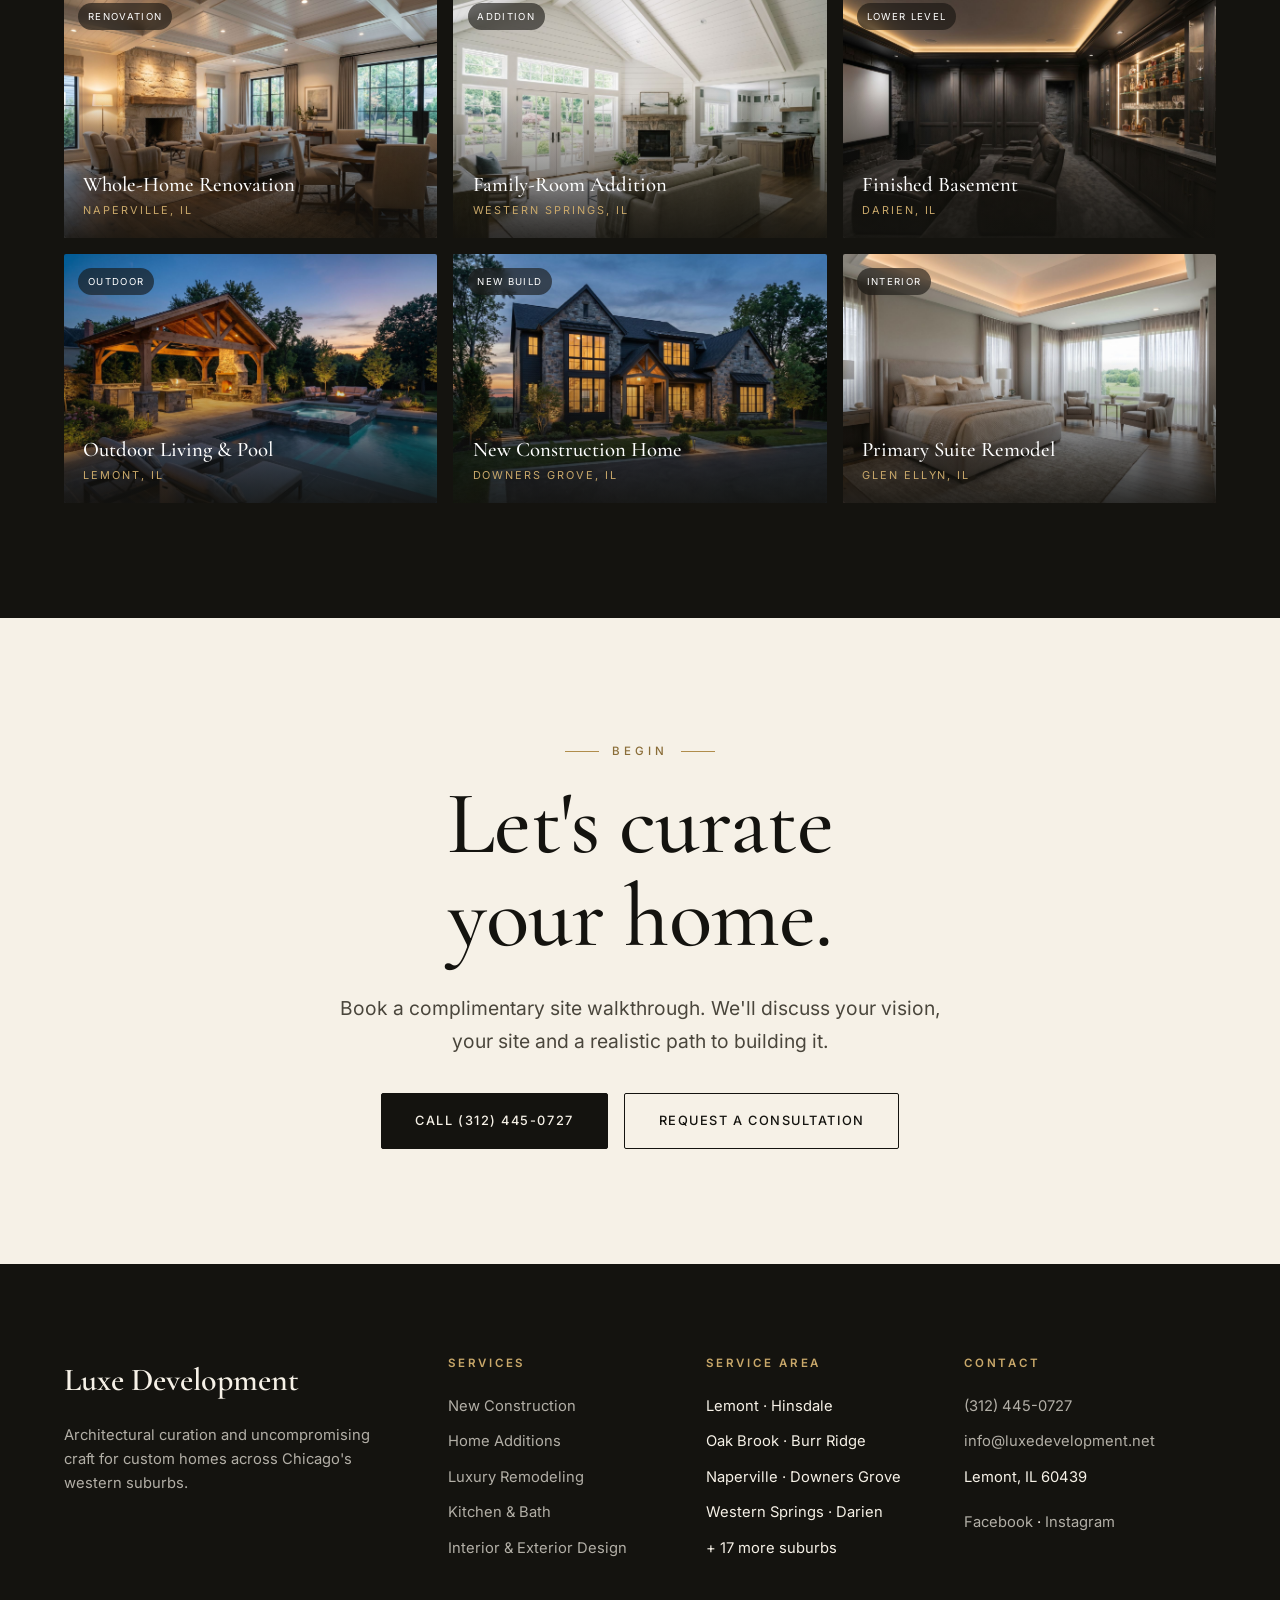
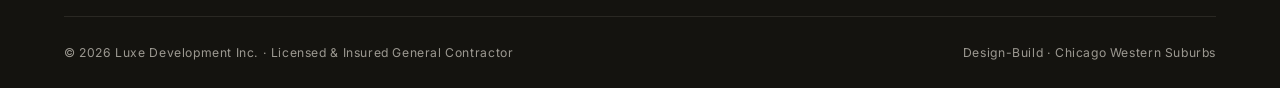
==== commit 114c7e38: "Packages spruce-up + 2mo-free Standard; sync to confirmed services - Better comparison table (price " ====
--- a/01-editorial.html
+++ b/01-editorial.html
@@ -190,12 +190,14 @@
         "https://www.instagram.com/luxedevelopment"
       ],
       "knowsAbout": [
-        "custom home building",
+        "new construction",
         "home additions",
+        "luxury remodeling",
+        "interior remodeling",
+        "interior design",
+        "exterior design",
         "kitchen remodeling",
-        "bathroom remodeling",
-        "whole-home renovation",
-        "finished basements"
+        "bathroom remodeling"
       ],
       "hasOfferCatalog": {
         "@type": "OfferCatalog",
@@ -205,7 +207,7 @@
             "@type": "Offer",
             "itemOffered": {
               "@type": "Service",
-              "name": "Custom Home Building",
+              "name": "New Construction",
               "areaServed": "Chicago's Western Suburbs",
               "provider": {
                 "@id": "https://luxe-development-pitch.vercel.app/#business"
@@ -216,7 +218,7 @@
             "@type": "Offer",
             "itemOffered": {
               "@type": "Service",
-              "name": "Whole-Home Renovation",
+              "name": "Home Additions",
               "areaServed": "Chicago's Western Suburbs",
               "provider": {
                 "@id": "https://luxe-development-pitch.vercel.app/#business"
@@ -227,7 +229,51 @@
             "@type": "Offer",
             "itemOffered": {
               "@type": "Service",
-              "name": "Home Additions & Expansions",
+              "name": "Luxury Remodeling",
+              "areaServed": "Chicago's Western Suburbs",
+              "provider": {
+                "@id": "https://luxe-development-pitch.vercel.app/#business"
+              }
+            }
+          },
+          {
+            "@type": "Offer",
+            "itemOffered": {
+              "@type": "Service",
+              "name": "Interior Remodeling",
+              "areaServed": "Chicago's Western Suburbs",
+              "provider": {
+                "@id": "https://luxe-development-pitch.vercel.app/#business"
+              }
+            }
+          },
+          {
+            "@type": "Offer",
+            "itemOffered": {
+              "@type": "Service",
+              "name": "Interior Makeover",
+              "areaServed": "Chicago's Western Suburbs",
+              "provider": {
+                "@id": "https://luxe-development-pitch.vercel.app/#business"
+              }
+            }
+          },
+          {
+            "@type": "Offer",
+            "itemOffered": {
+              "@type": "Service",
+              "name": "Interior Design",
+              "areaServed": "Chicago's Western Suburbs",
+              "provider": {
+                "@id": "https://luxe-development-pitch.vercel.app/#business"
+              }
+            }
+          },
+          {
+            "@type": "Offer",
+            "itemOffered": {
+              "@type": "Service",
+              "name": "Exterior Design",
               "areaServed": "Chicago's Western Suburbs",
               "provider": {
                 "@id": "https://luxe-development-pitch.vercel.app/#business"
@@ -255,28 +301,6 @@
                 "@id": "https://luxe-development-pitch.vercel.app/#business"
               }
             }
-          },
-          {
-            "@type": "Offer",
-            "itemOffered": {
-              "@type": "Service",
-              "name": "Finished Basements",
-              "areaServed": "Chicago's Western Suburbs",
-              "provider": {
-                "@id": "https://luxe-development-pitch.vercel.app/#business"
-              }
-            }
-          },
-          {
-            "@type": "Offer",
-            "itemOffered": {
-              "@type": "Service",
-              "name": "Interior & Exterior Design",
-              "areaServed": "Chicago's Western Suburbs",
-              "provider": {
-                "@id": "https://luxe-development-pitch.vercel.app/#business"
-              }
-            }
           }
         ]
       }
@@ -546,9 +570,9 @@
         uncompromising craft for custom homes across Chicago's western suburbs.</p>
       </div>
       <div><h5>Services</h5><ul>
-        <li><a href="#">Custom Homes</a></li><li><a href="#">Renovations</a></li>
-        <li><a href="#">Additions</a></li><li><a href="#">Kitchens &amp; Baths</a></li>
-        <li><a href="#">Basements</a></li></ul></div>
+        <li><a href="#">New Construction</a></li><li><a href="#">Home Additions</a></li>
+        <li><a href="#">Luxury Remodeling</a></li><li><a href="#">Kitchen &amp; Bath</a></li>
+        <li><a href="#">Interior &amp; Exterior Design</a></li></ul></div>
       <div><h5>Service Area</h5><ul>
         <li>Lemont · Hinsdale</li><li>Oak Brook · Burr Ridge</li><li>Naperville · Downers Grove</li>
         <li>Western Springs · Darien</li><li>+ 17 more suburbs</li></ul></div>
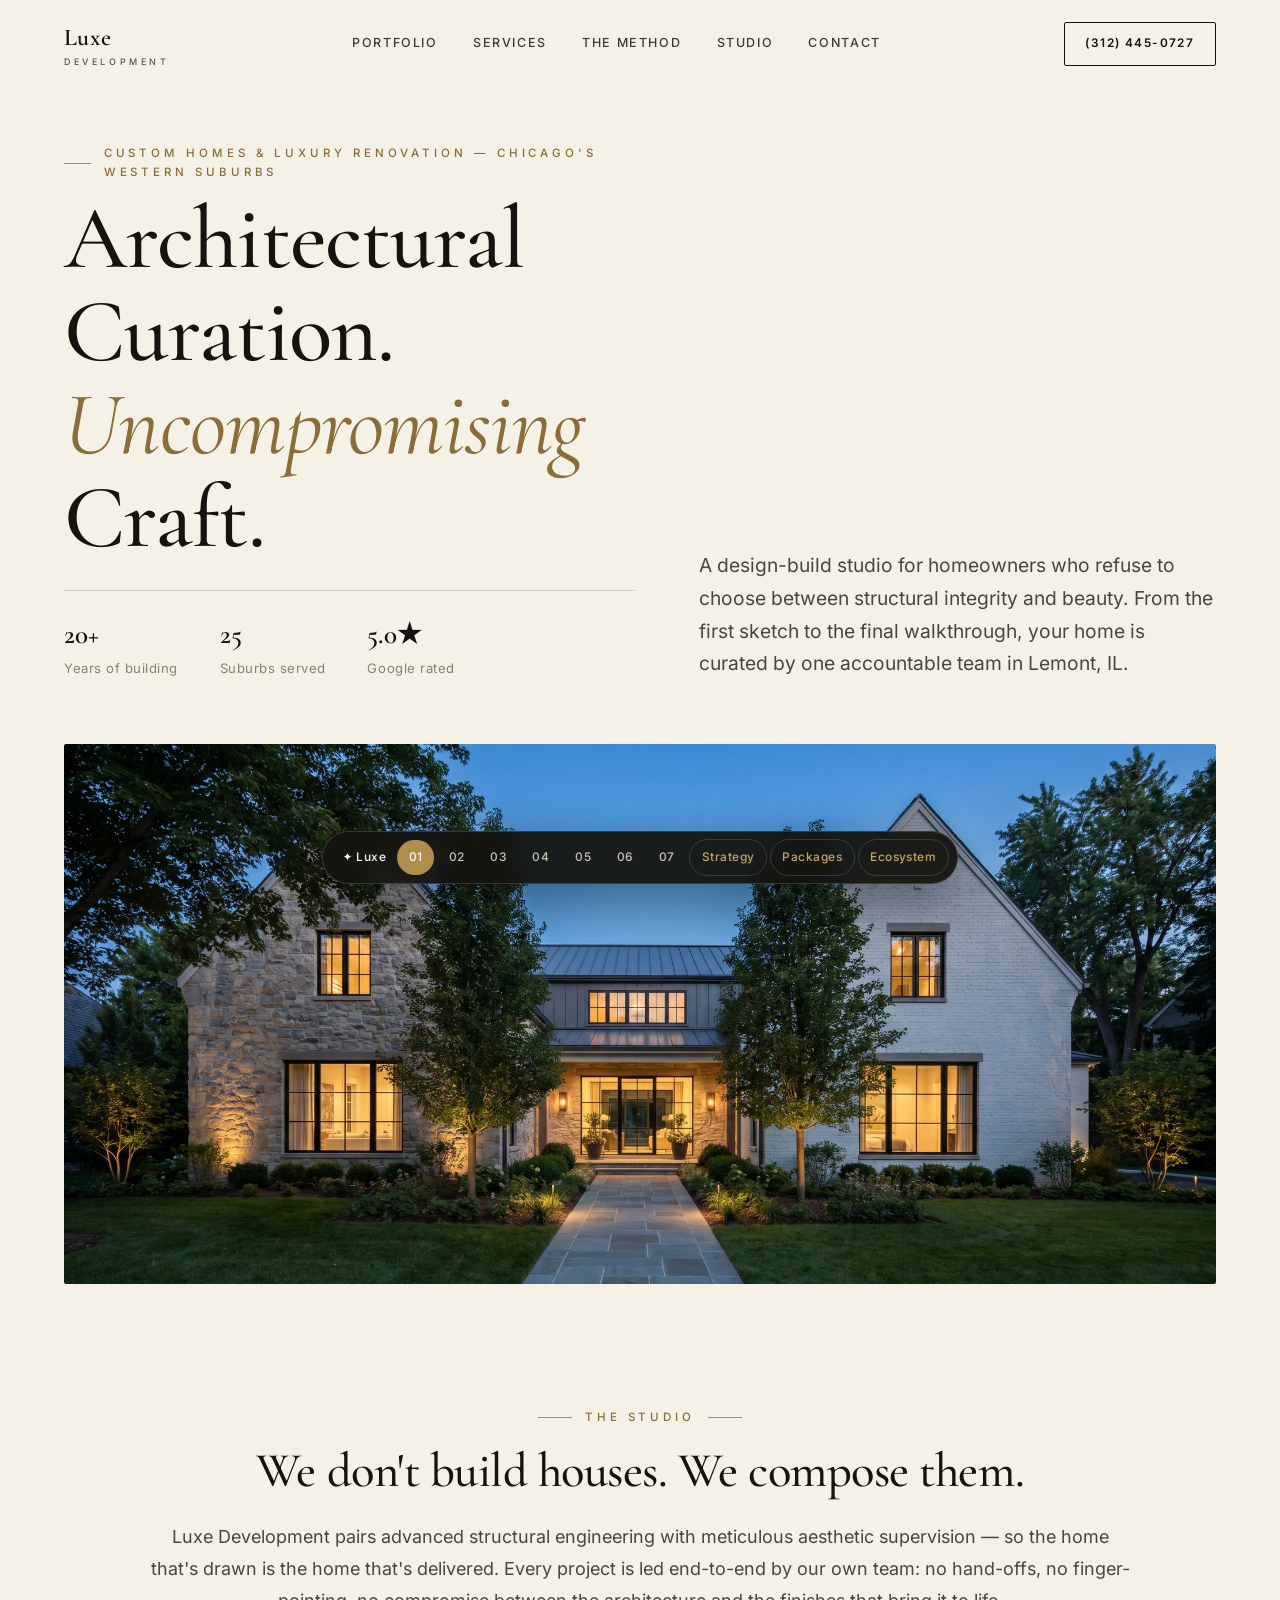
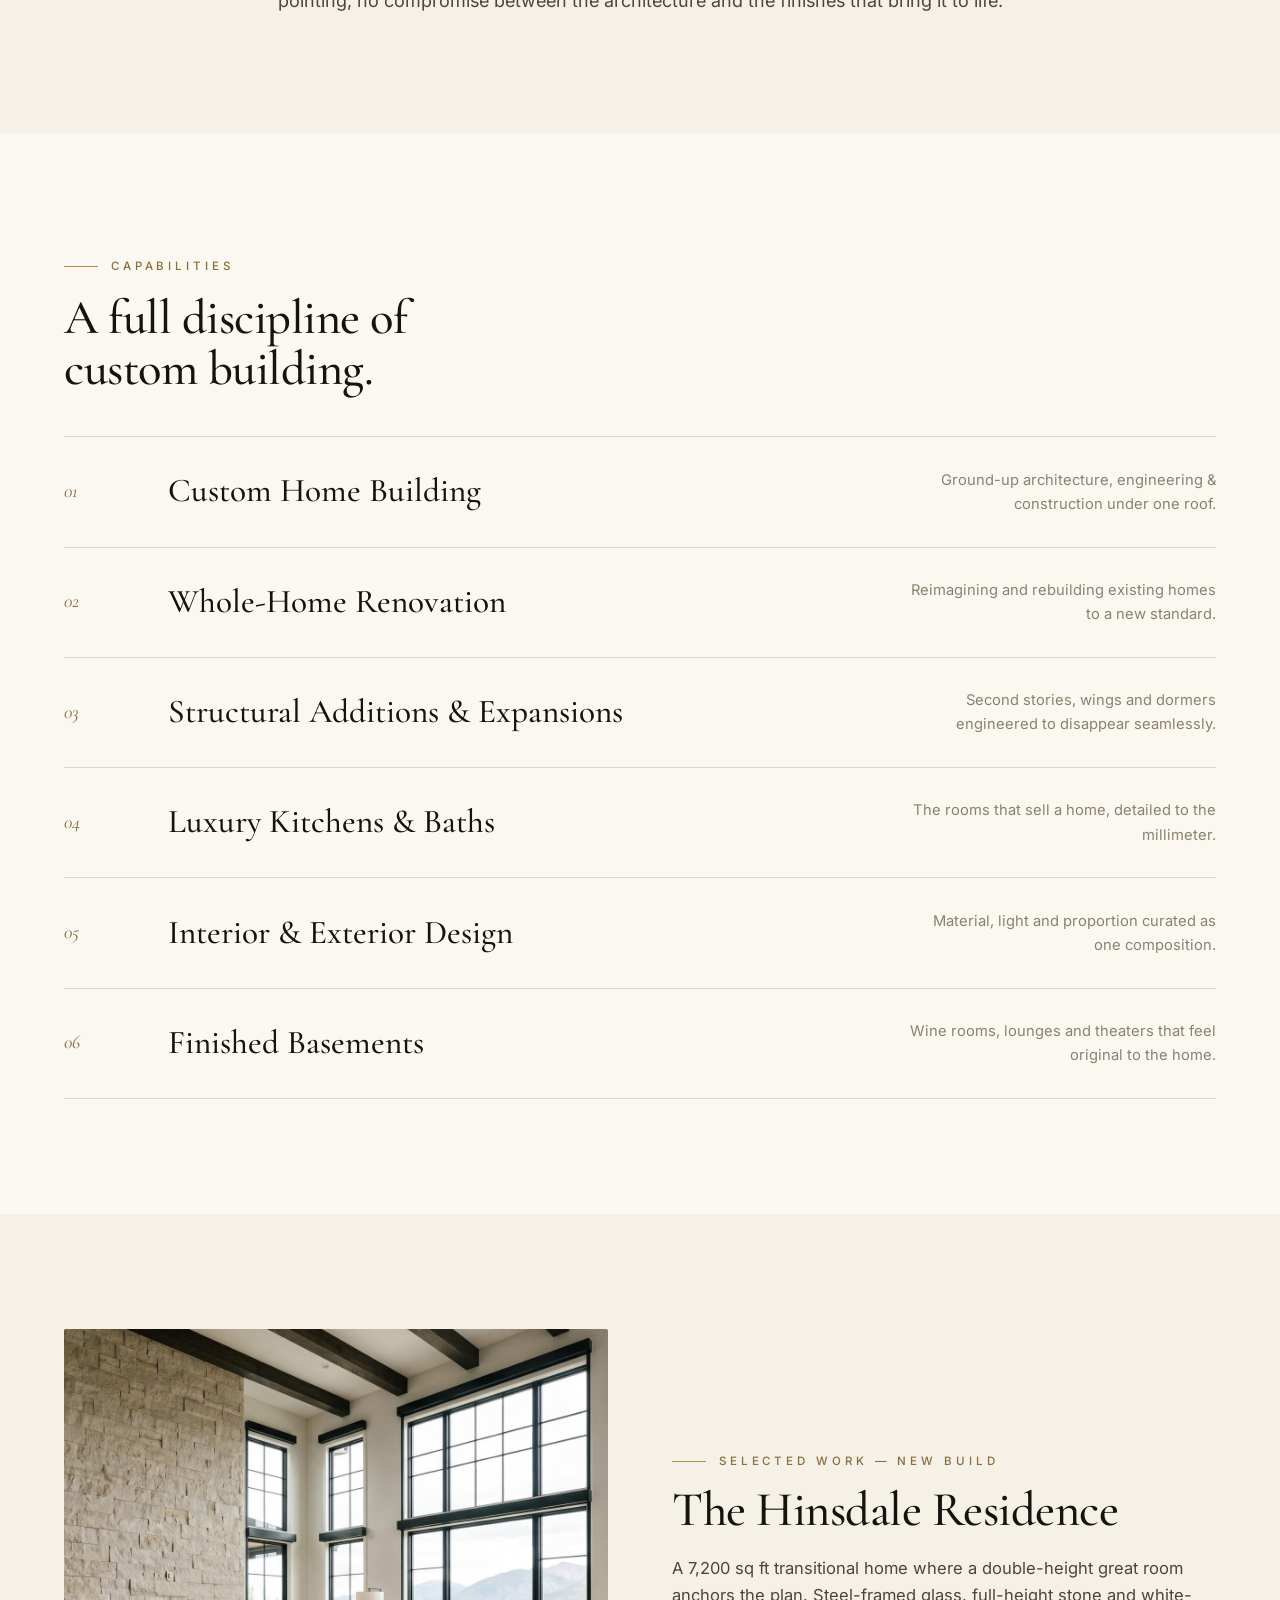
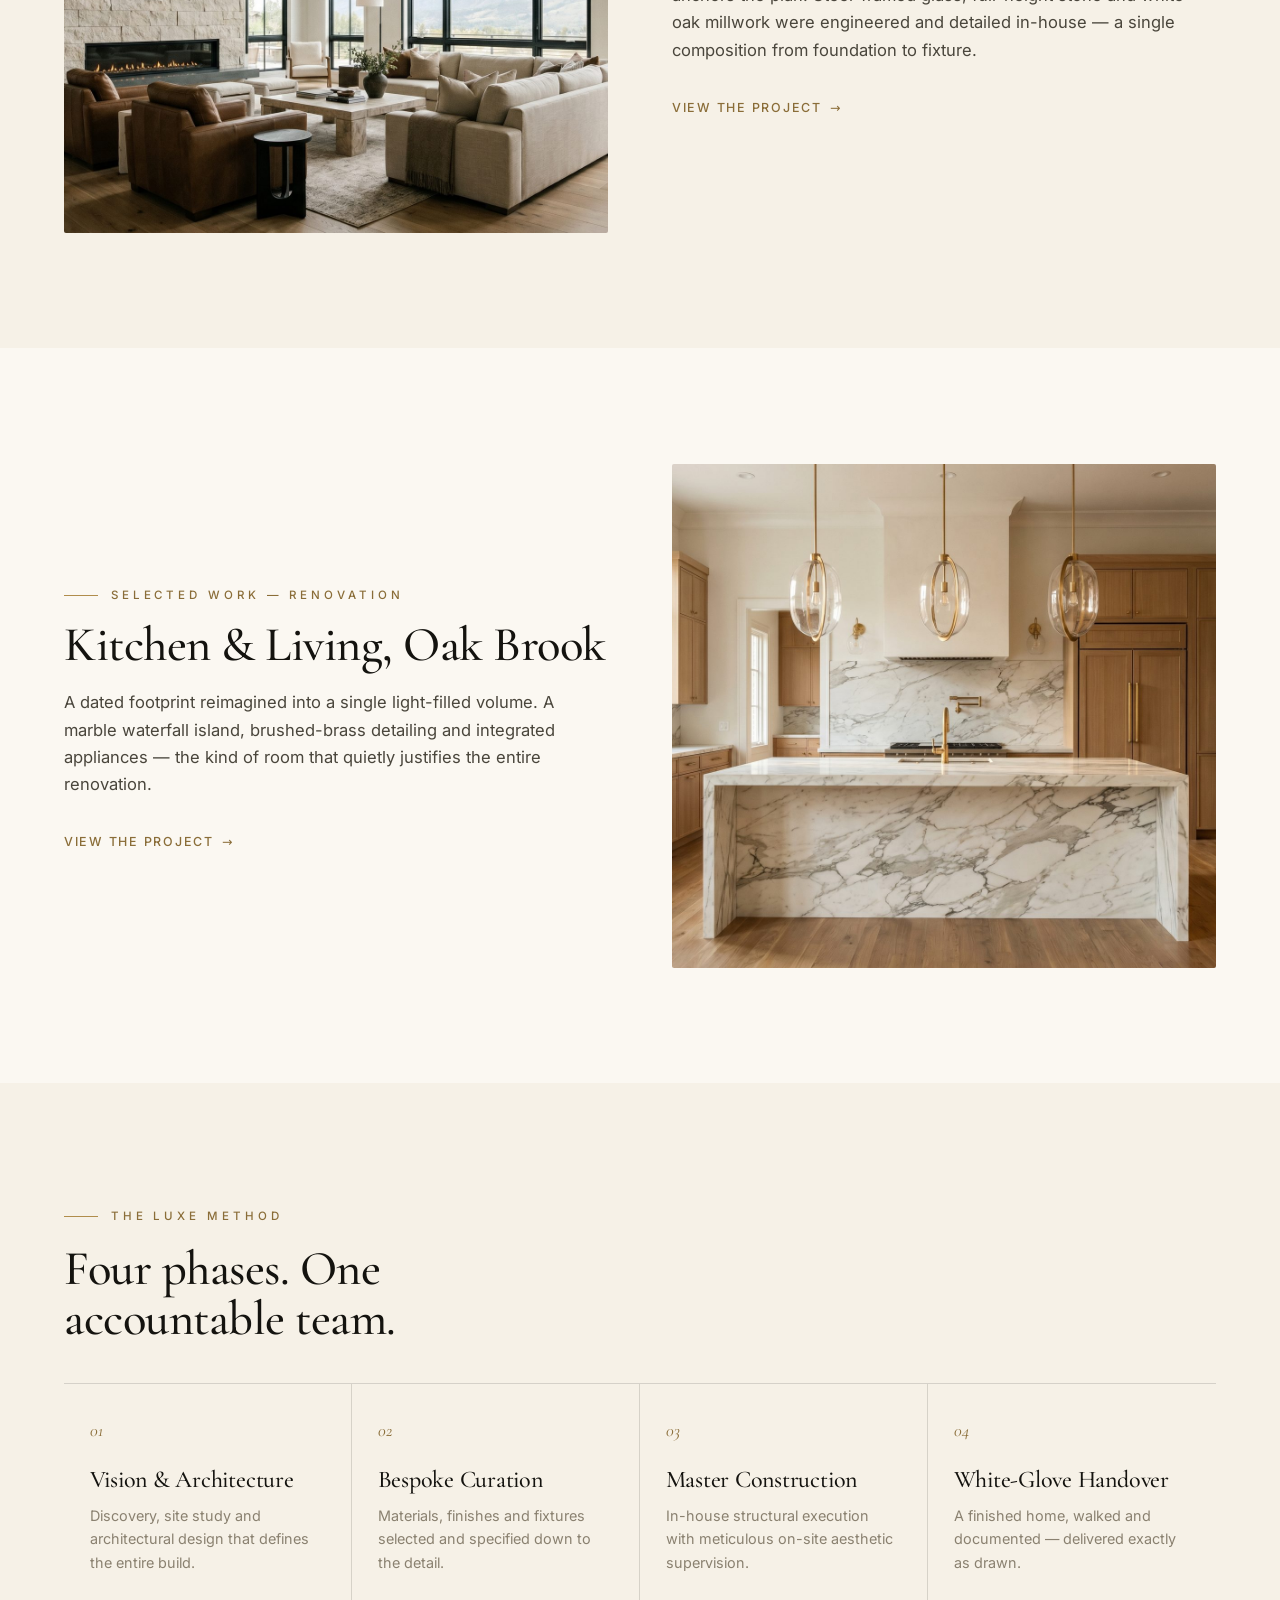
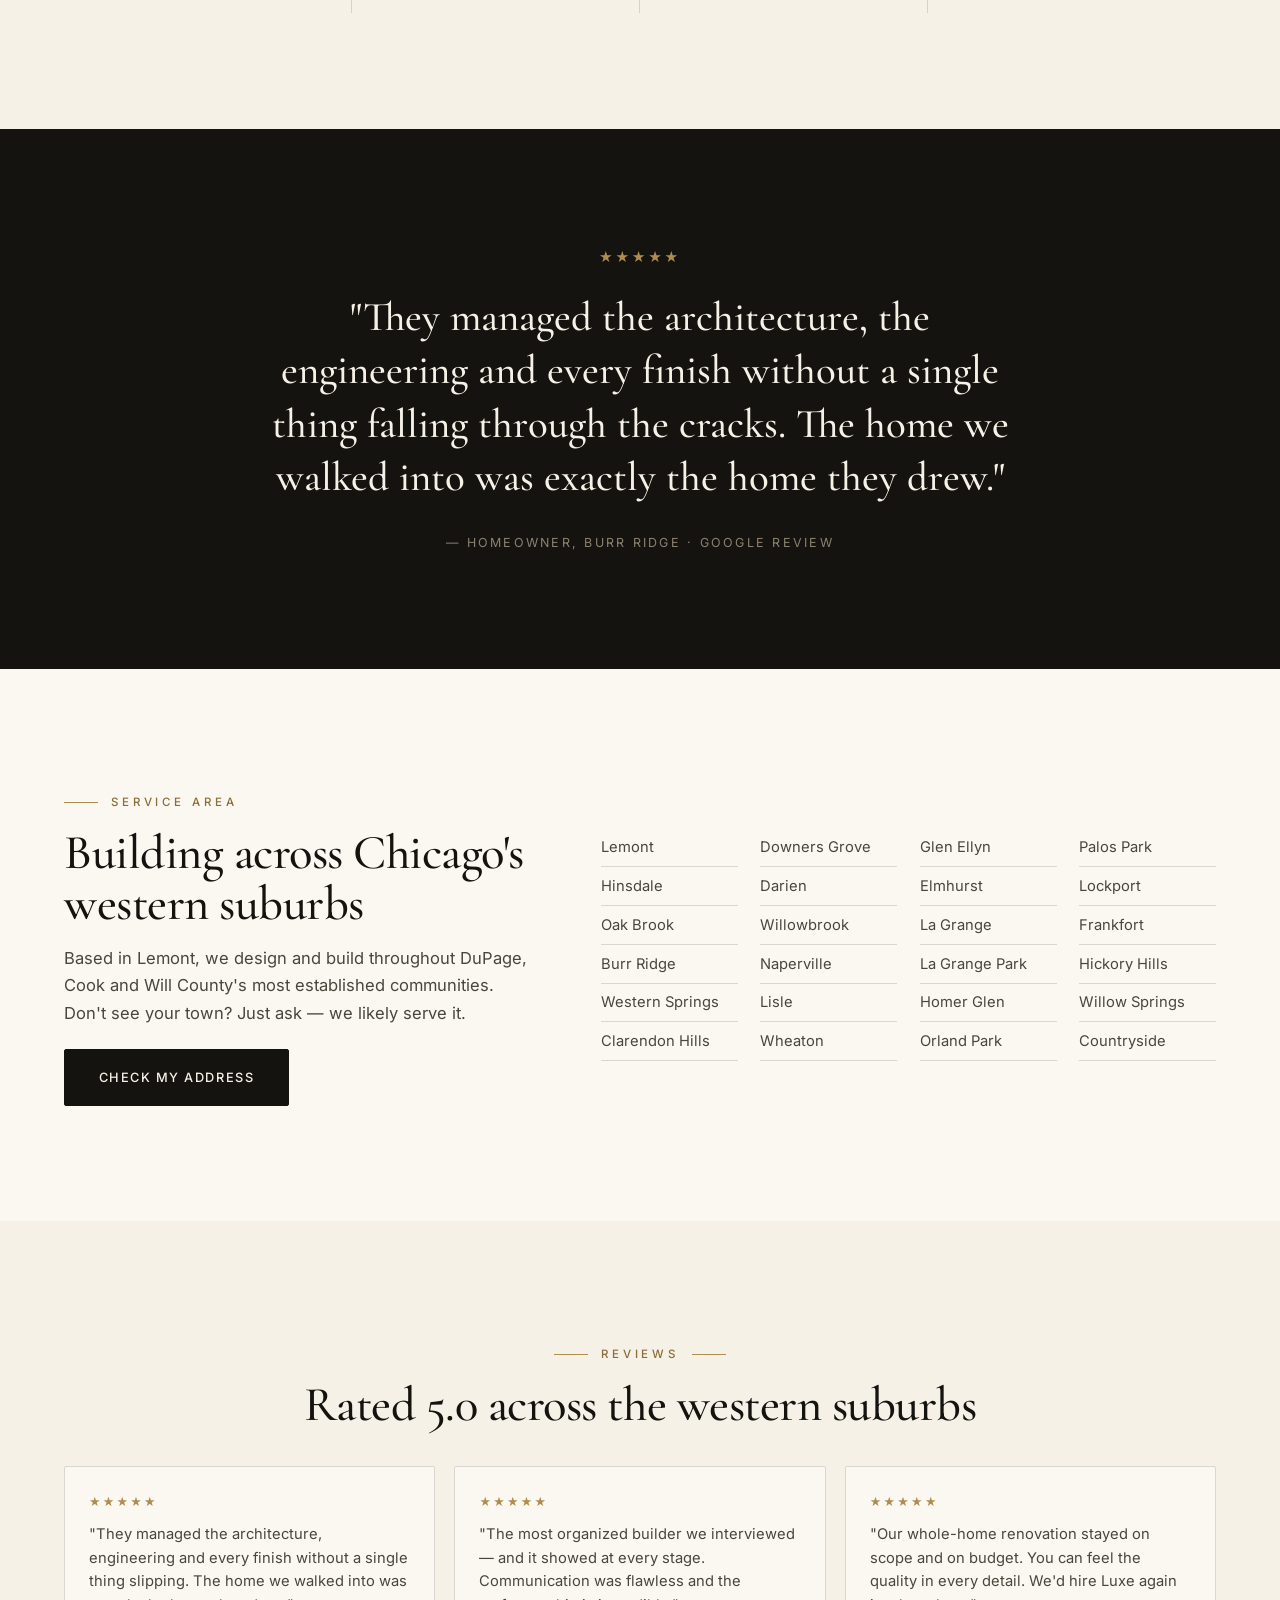
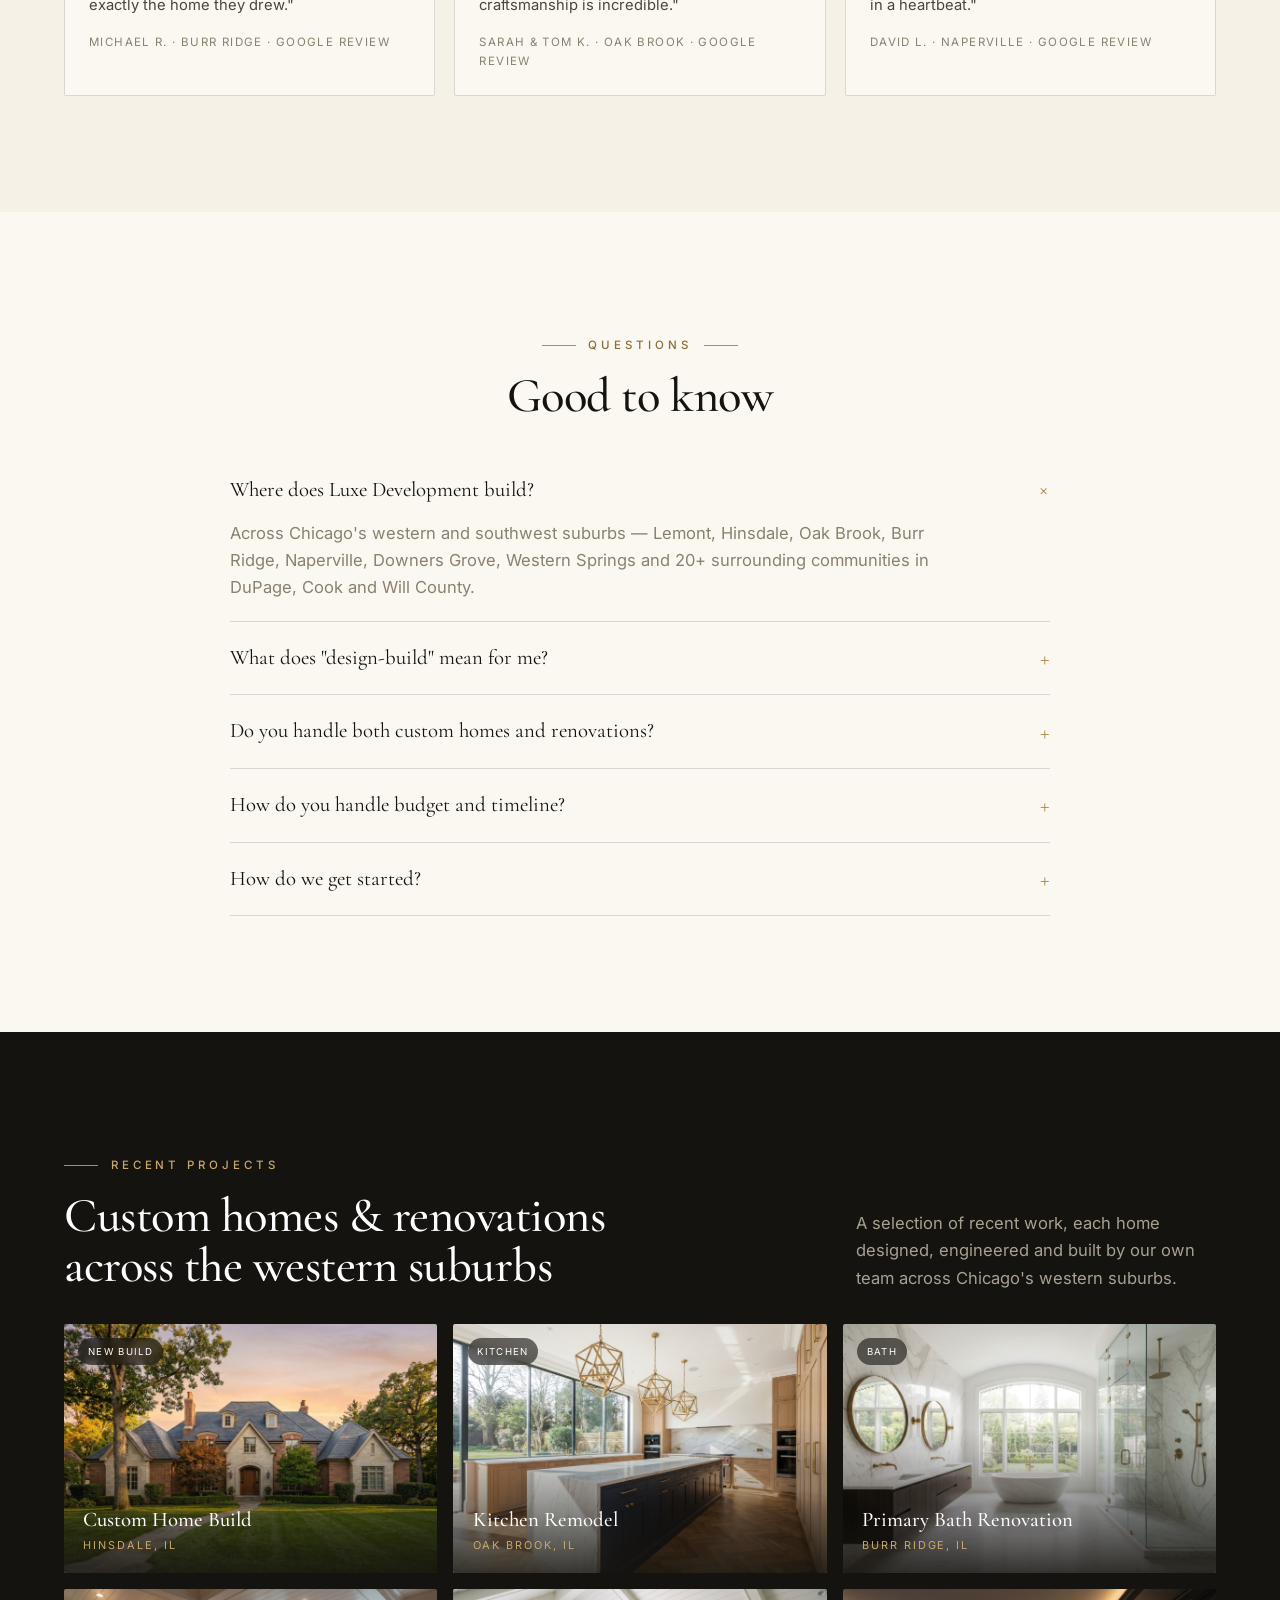
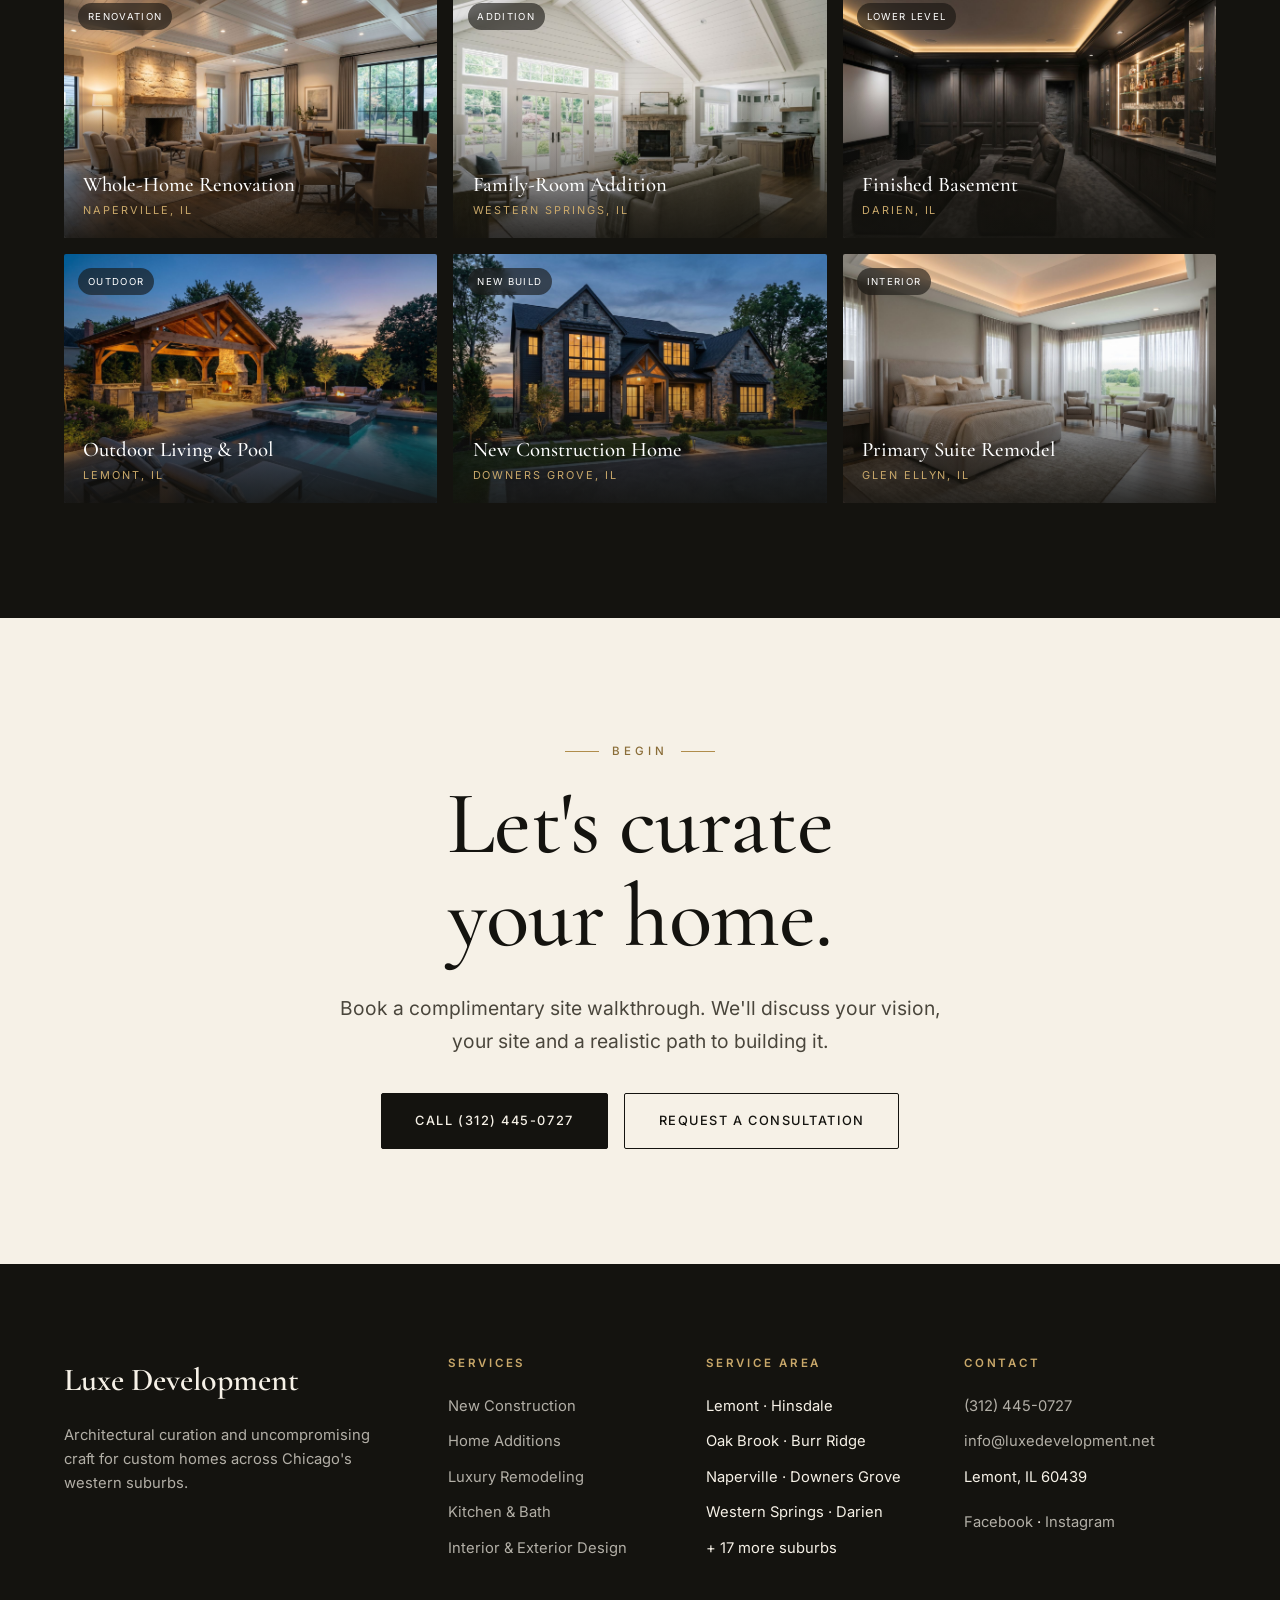
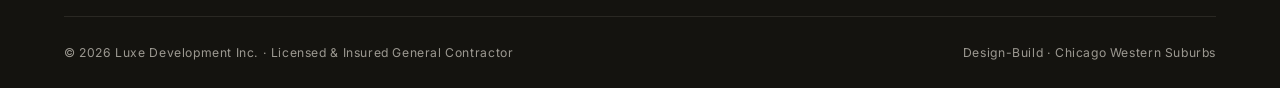
==== commit 0fe91d4e: "Add ecosystem.html — full marketing ecosystem spider-web page 12-service marketing ecosystem page wi" ====
--- a/01-editorial.html
+++ b/01-editorial.html
@@ -601,6 +601,7 @@
   <a href="07-architect.html">07</a>
   <a class="compbar__pill" href="strategy.html">Strategy</a>
   <a class="compbar__pill" href="packages.html">Packages</a>
+  <a class="compbar__pill" href="ecosystem.html">Ecosystem</a>
 </nav>
 
 <script>
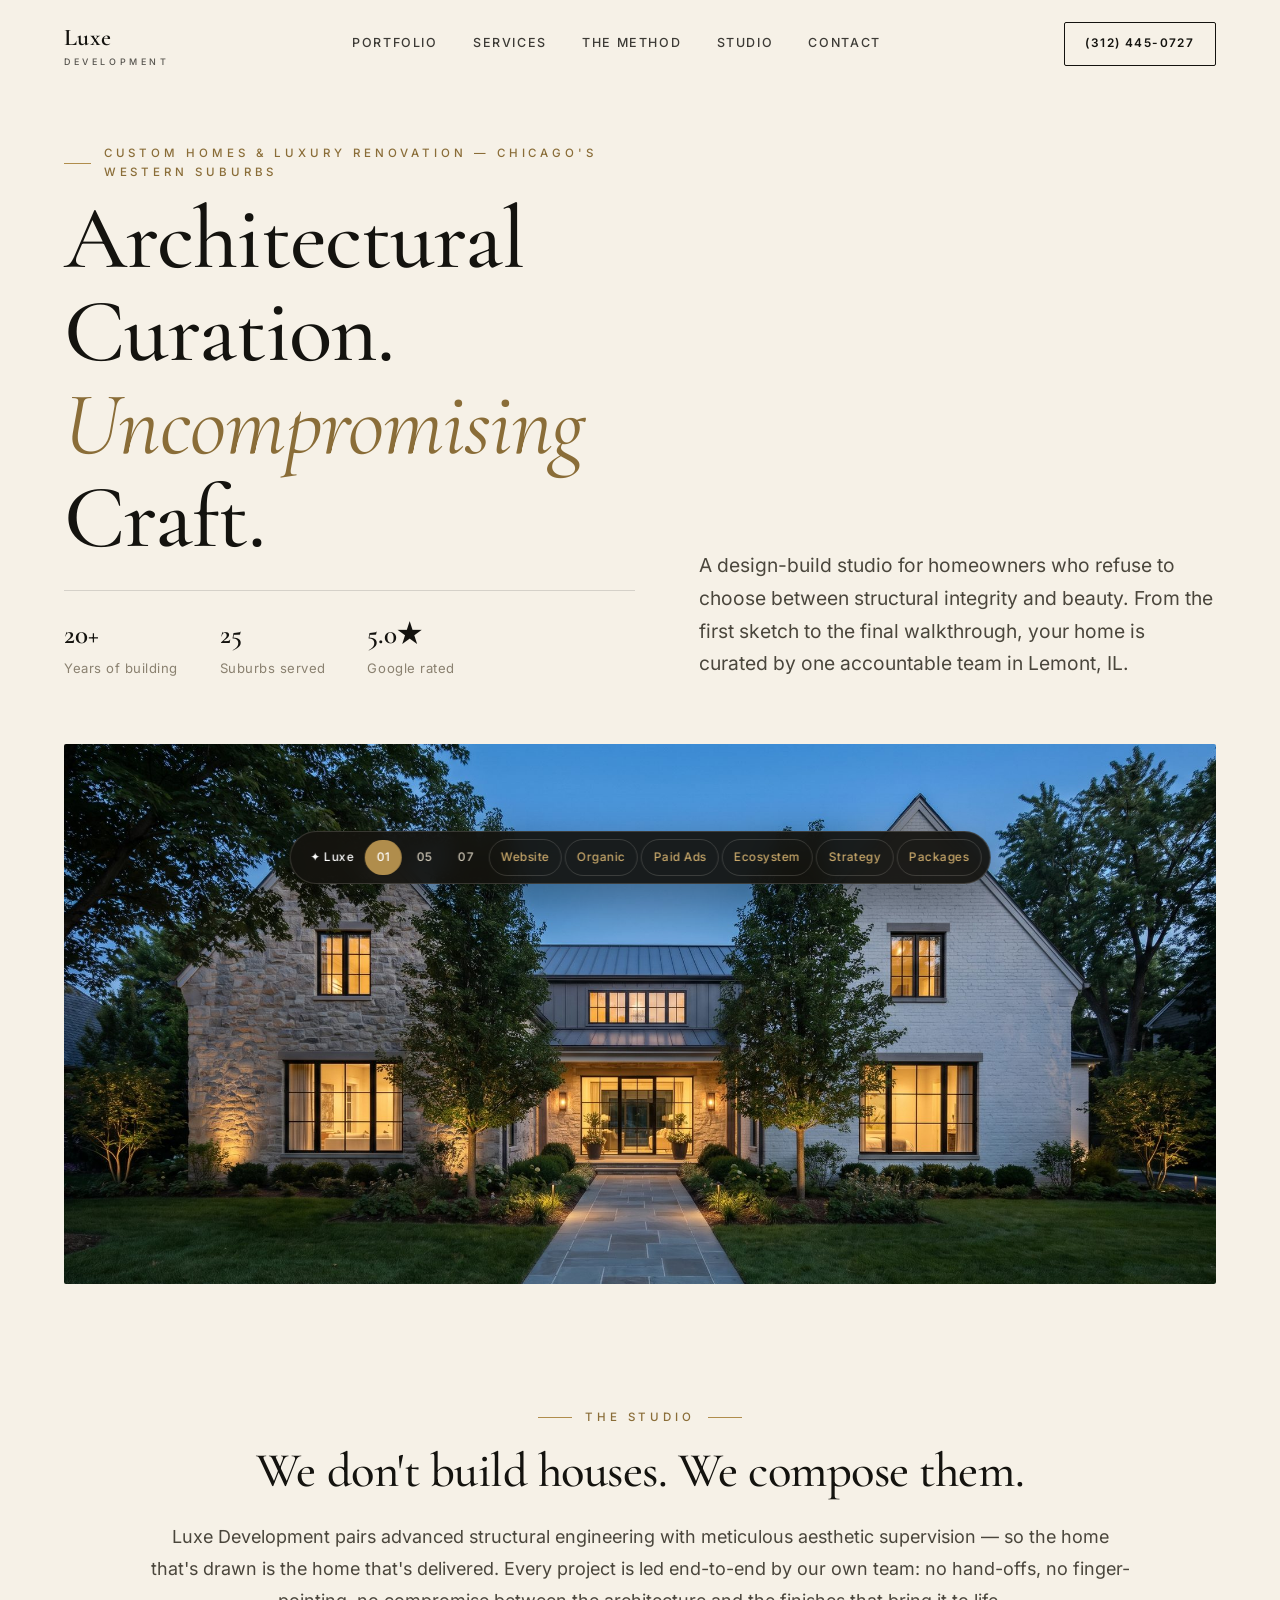
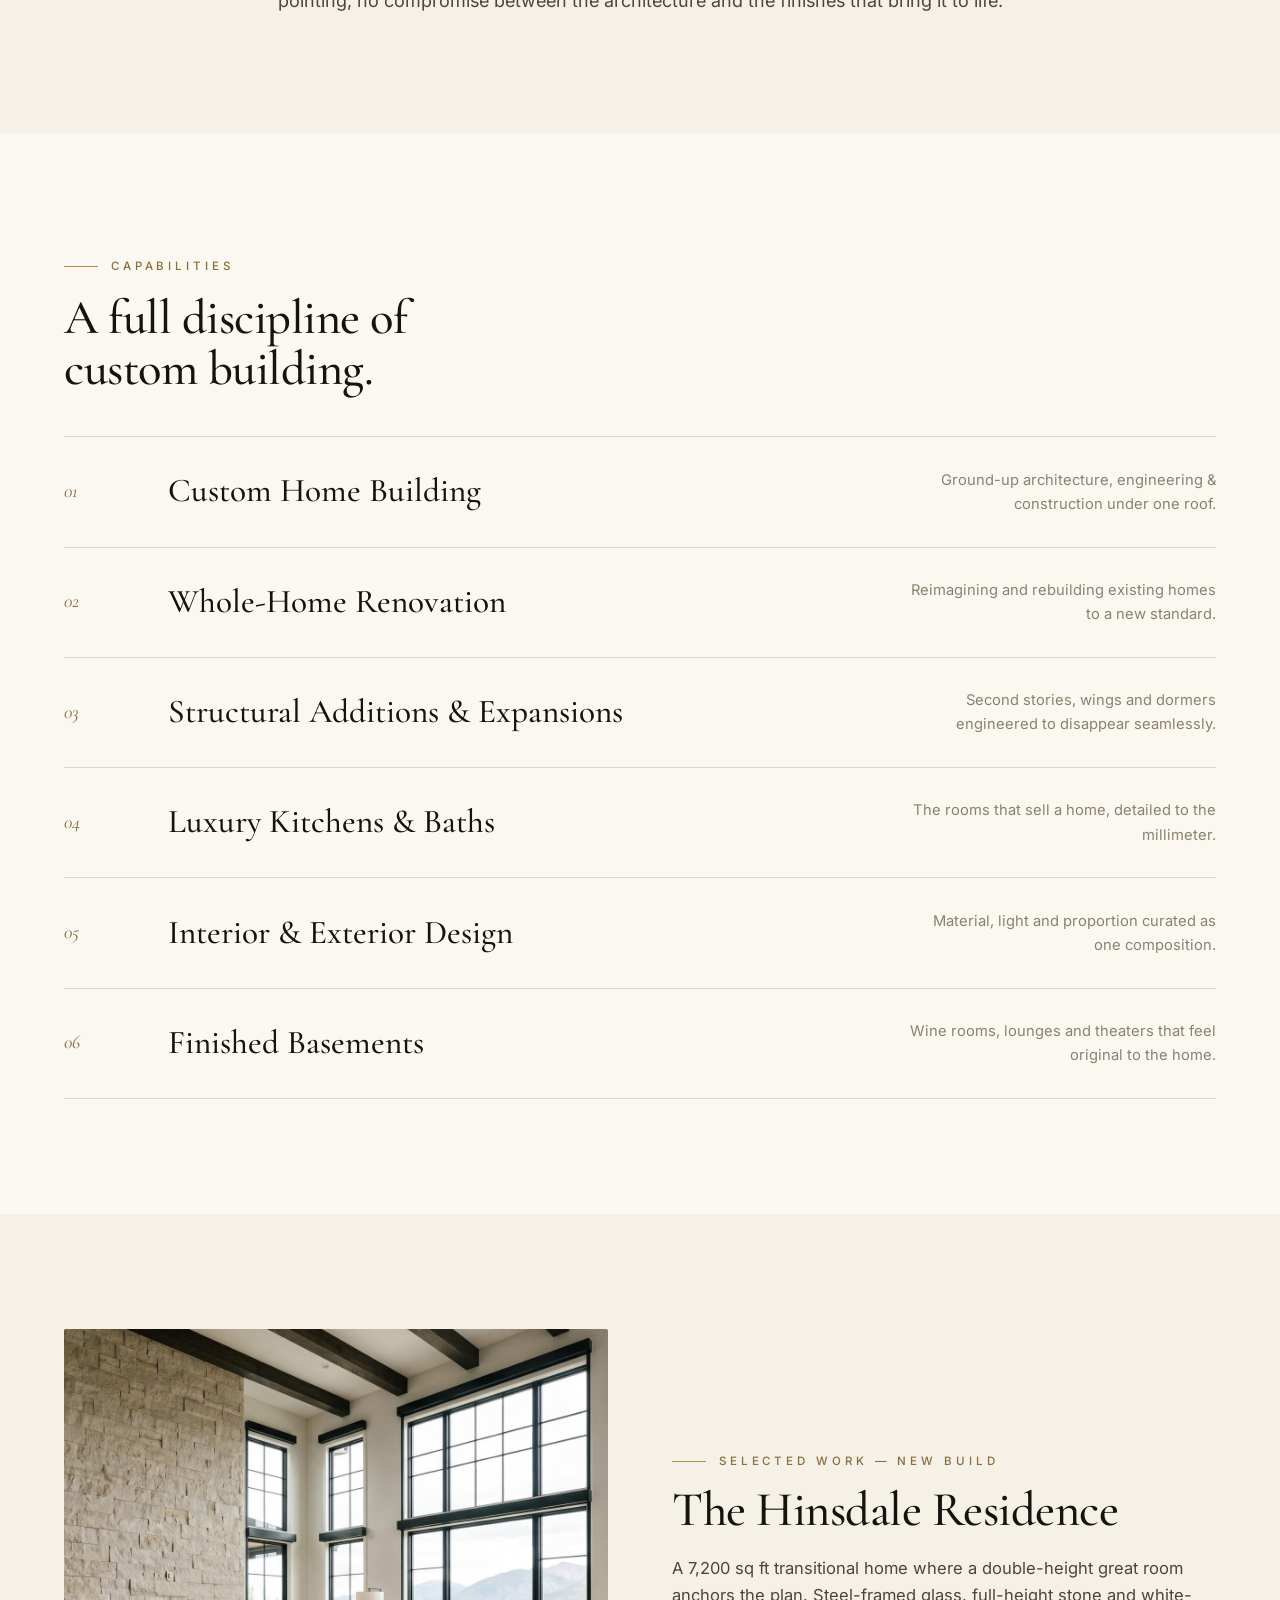
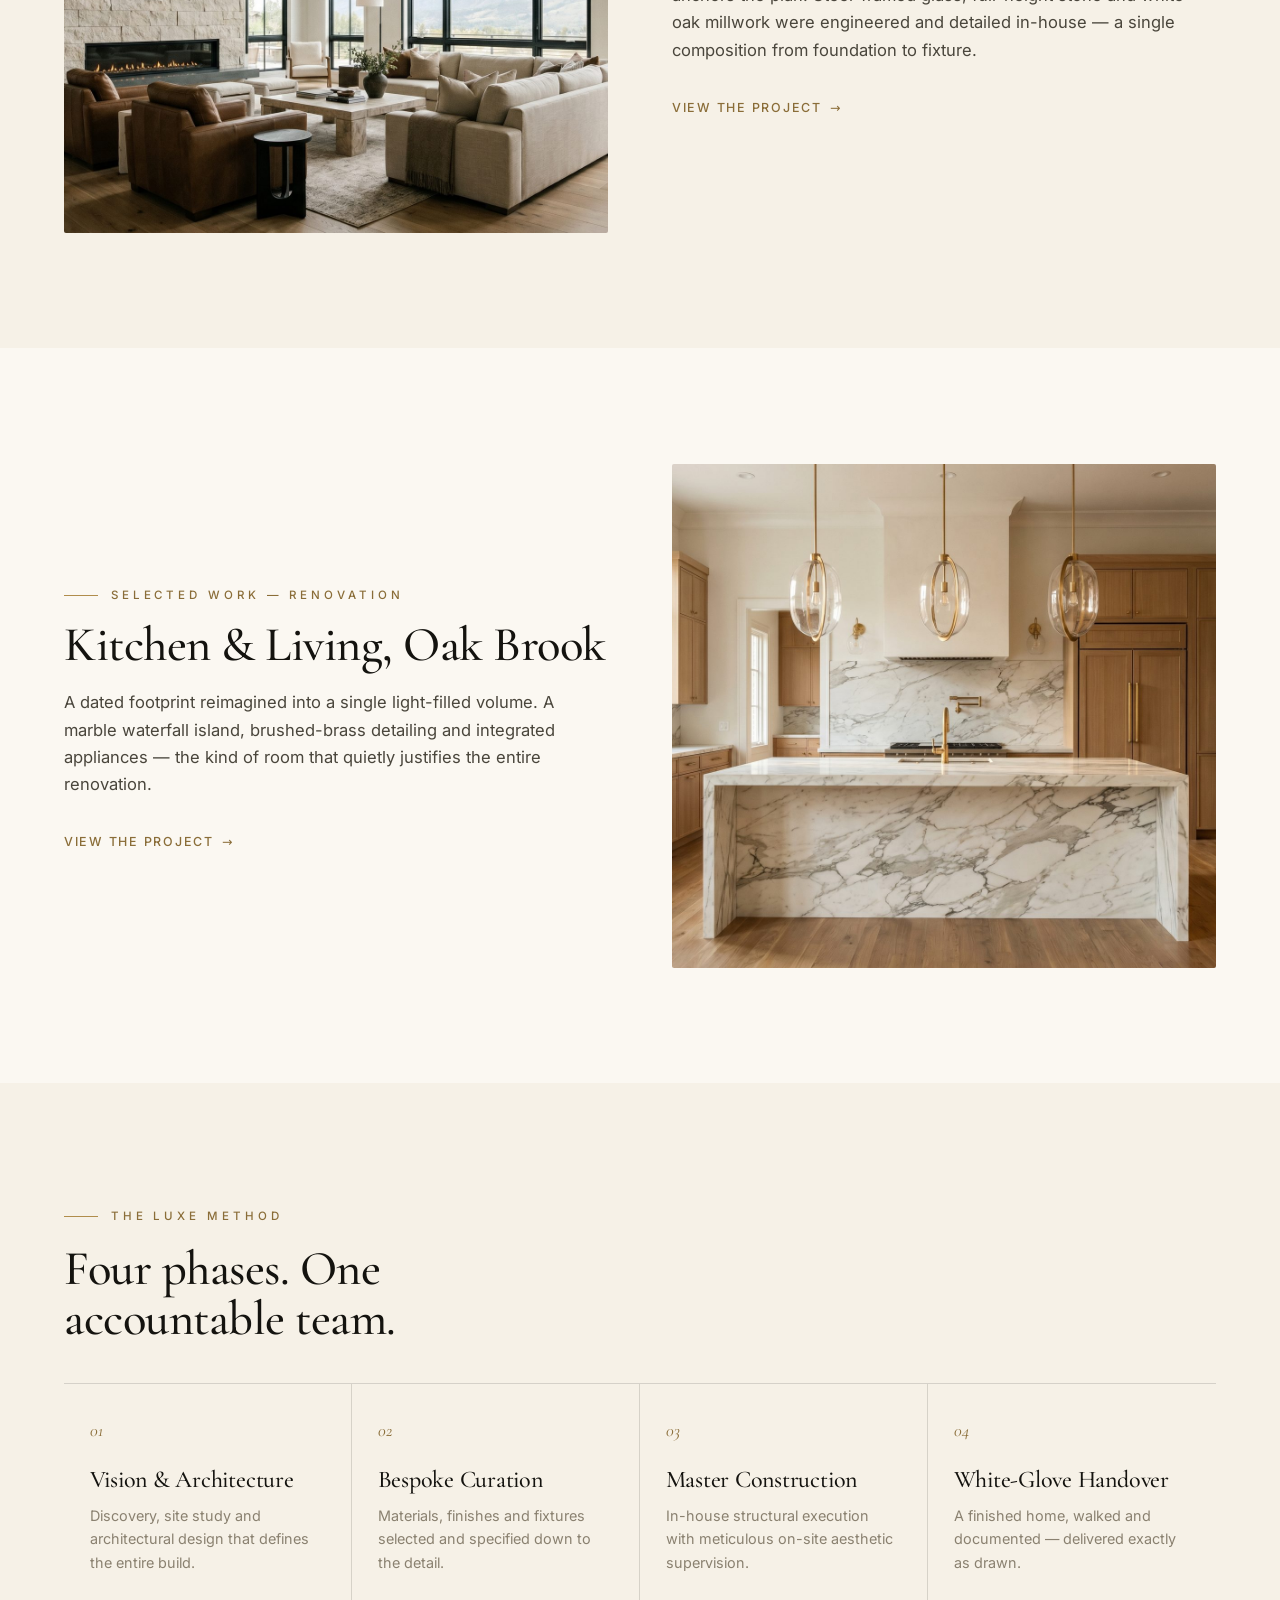
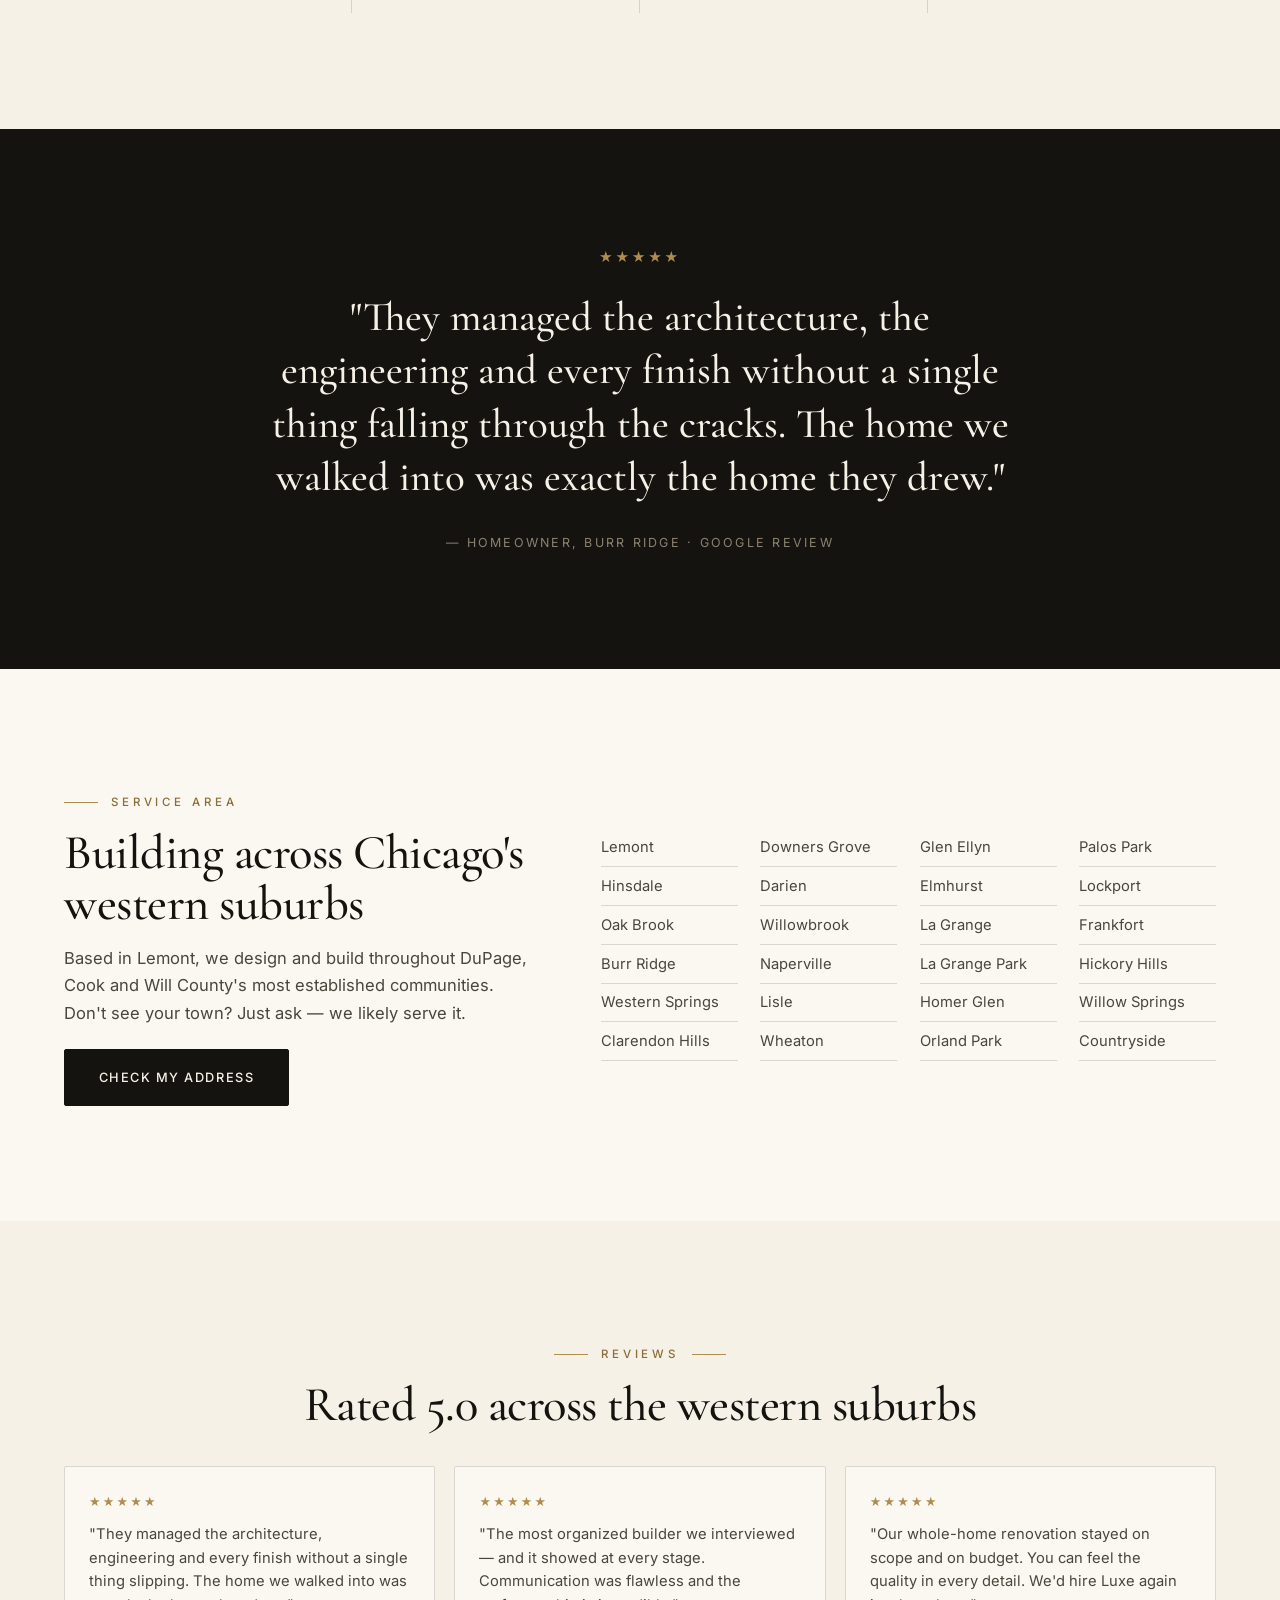
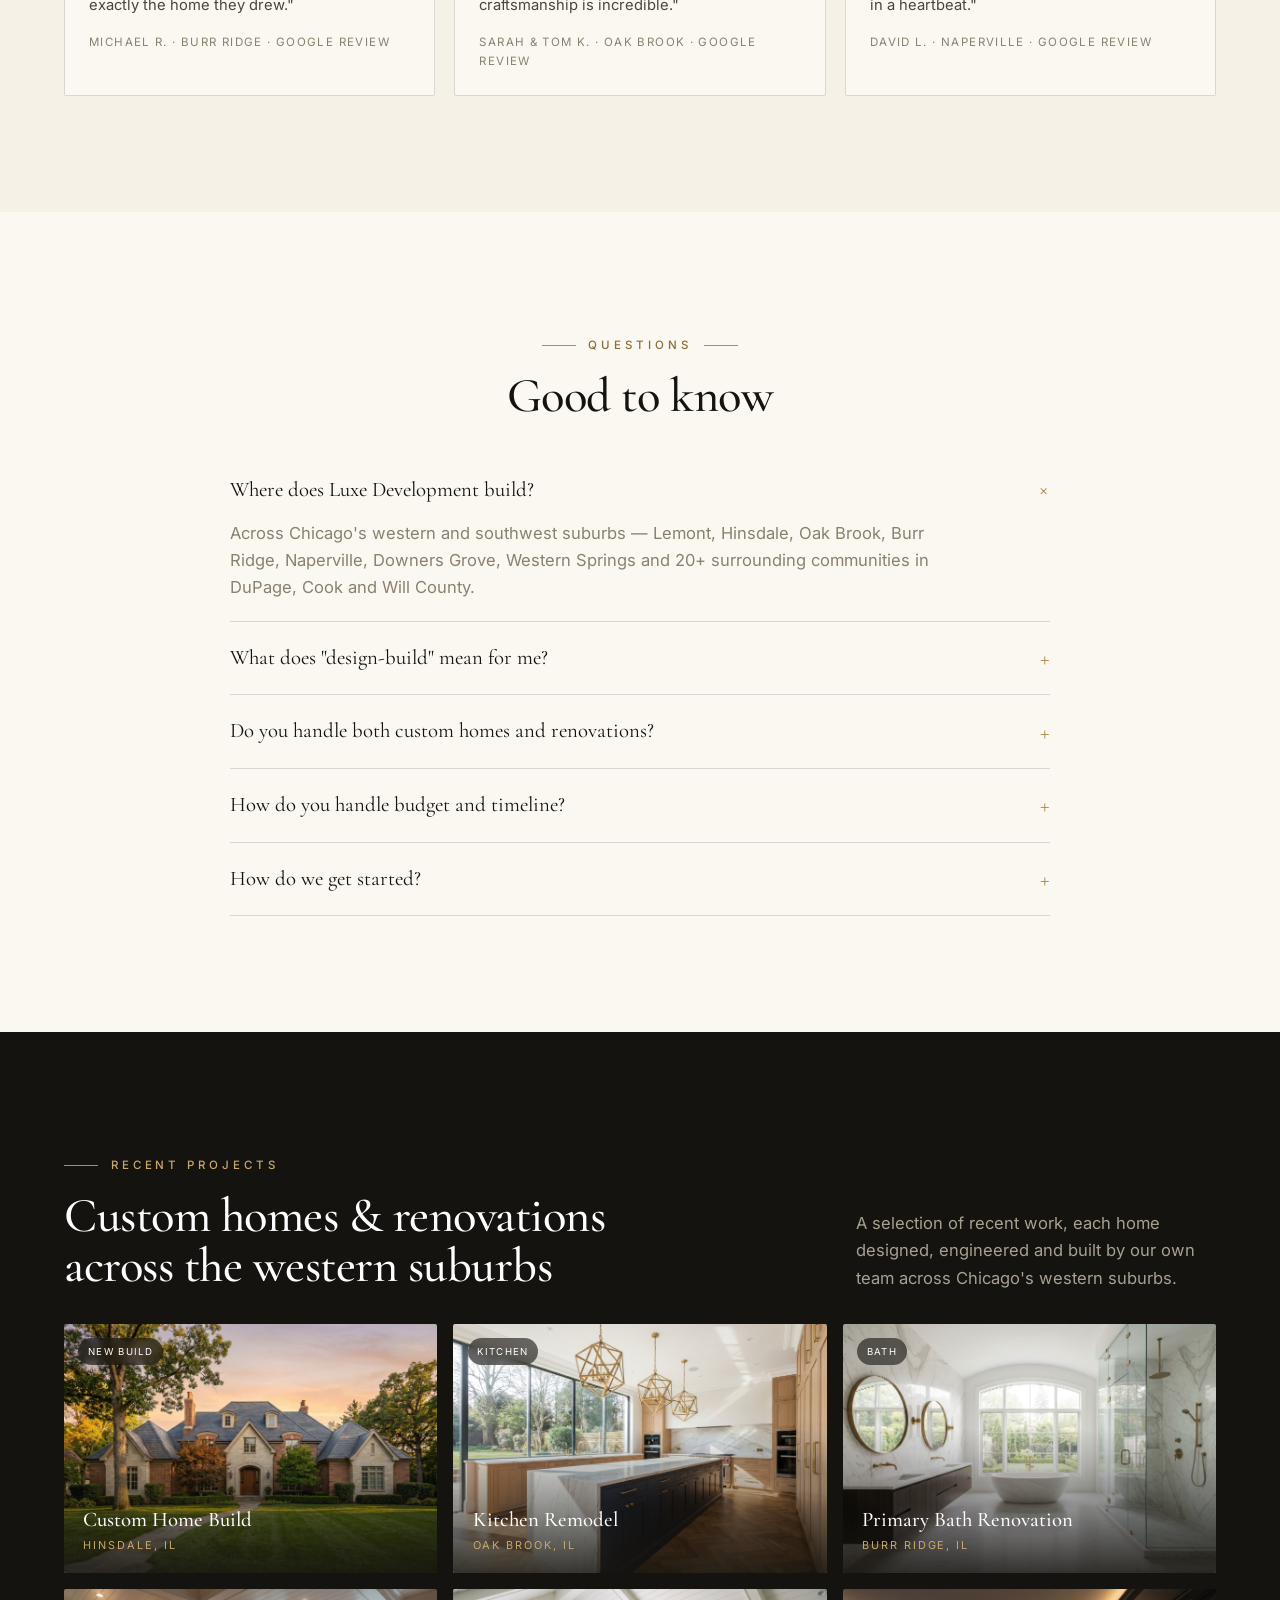
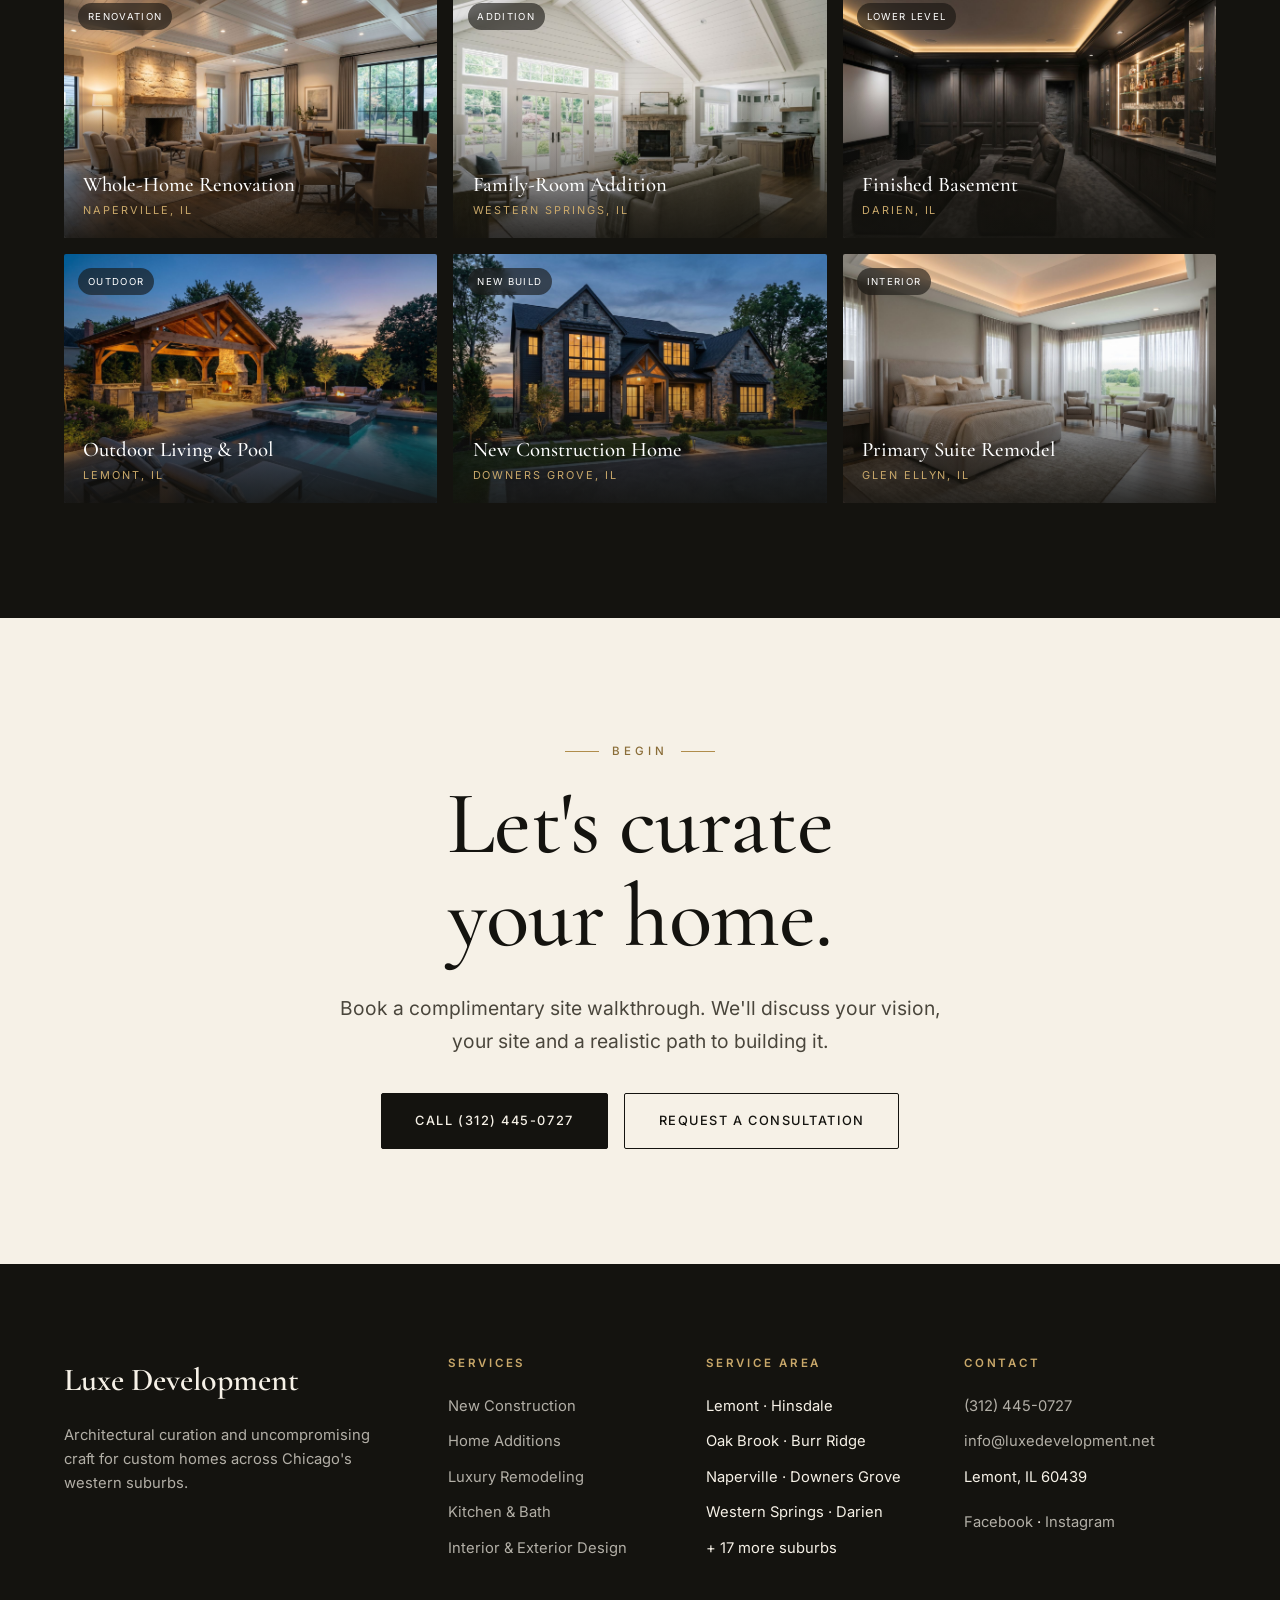
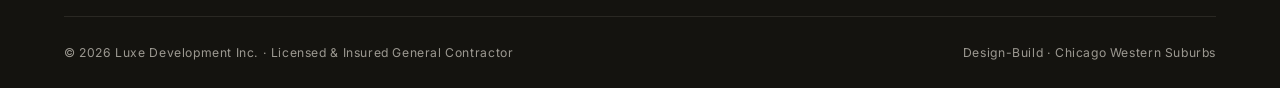
==== commit 8c47fe75: "Simplify pitch deck: 3 concepts, 3 service pages, ecosystem overview - Trim homepage grid from 7 to " ====
--- a/01-editorial.html
+++ b/01-editorial.html
@@ -591,17 +591,16 @@
 
 <!-- COMP SWITCHER -->
 <nav class="compbar" aria-label="Concept switcher">
-  <a class="compbar__home" href="index.html">✦&nbsp;Luxe</a>
+  <a class="compbar__home" href="index.html">✦ Luxe</a>
   <a href="01-editorial.html">01</a>
-  <a href="02-cinematic.html">02</a>
-  <a href="03-method.html">03</a>
-  <a href="04-portfolio.html">04</a>
   <a href="05-local-authority.html">05</a>
-  <a href="06-heritage.html">06</a>
   <a href="07-architect.html">07</a>
+  <a class="compbar__pill" href="website.html">Website</a>
+  <a class="compbar__pill" href="organic-growth.html">Organic</a>
+  <a class="compbar__pill" href="paid-growth.html">Paid Ads</a>
+  <a class="compbar__pill" href="ecosystem.html">Ecosystem</a>
   <a class="compbar__pill" href="strategy.html">Strategy</a>
   <a class="compbar__pill" href="packages.html">Packages</a>
-  <a class="compbar__pill" href="ecosystem.html">Ecosystem</a>
 </nav>
 
 <script>
